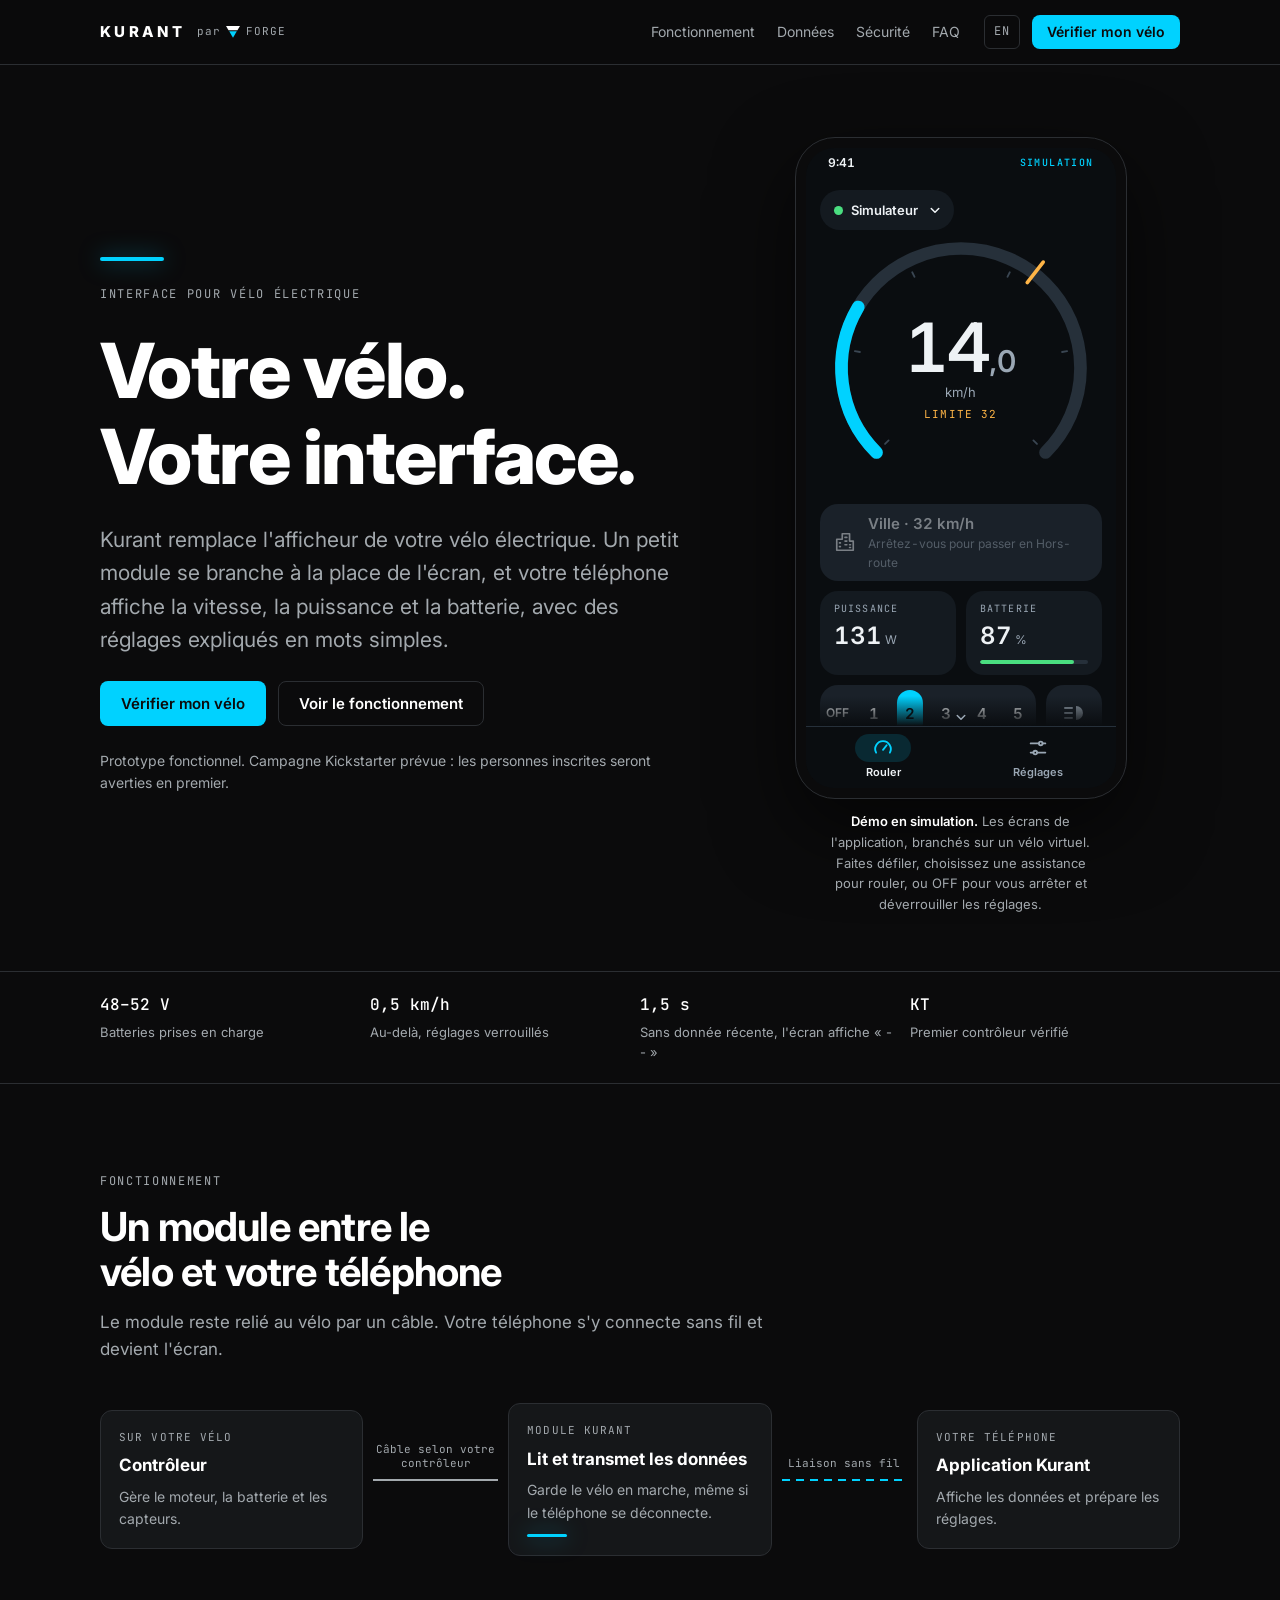
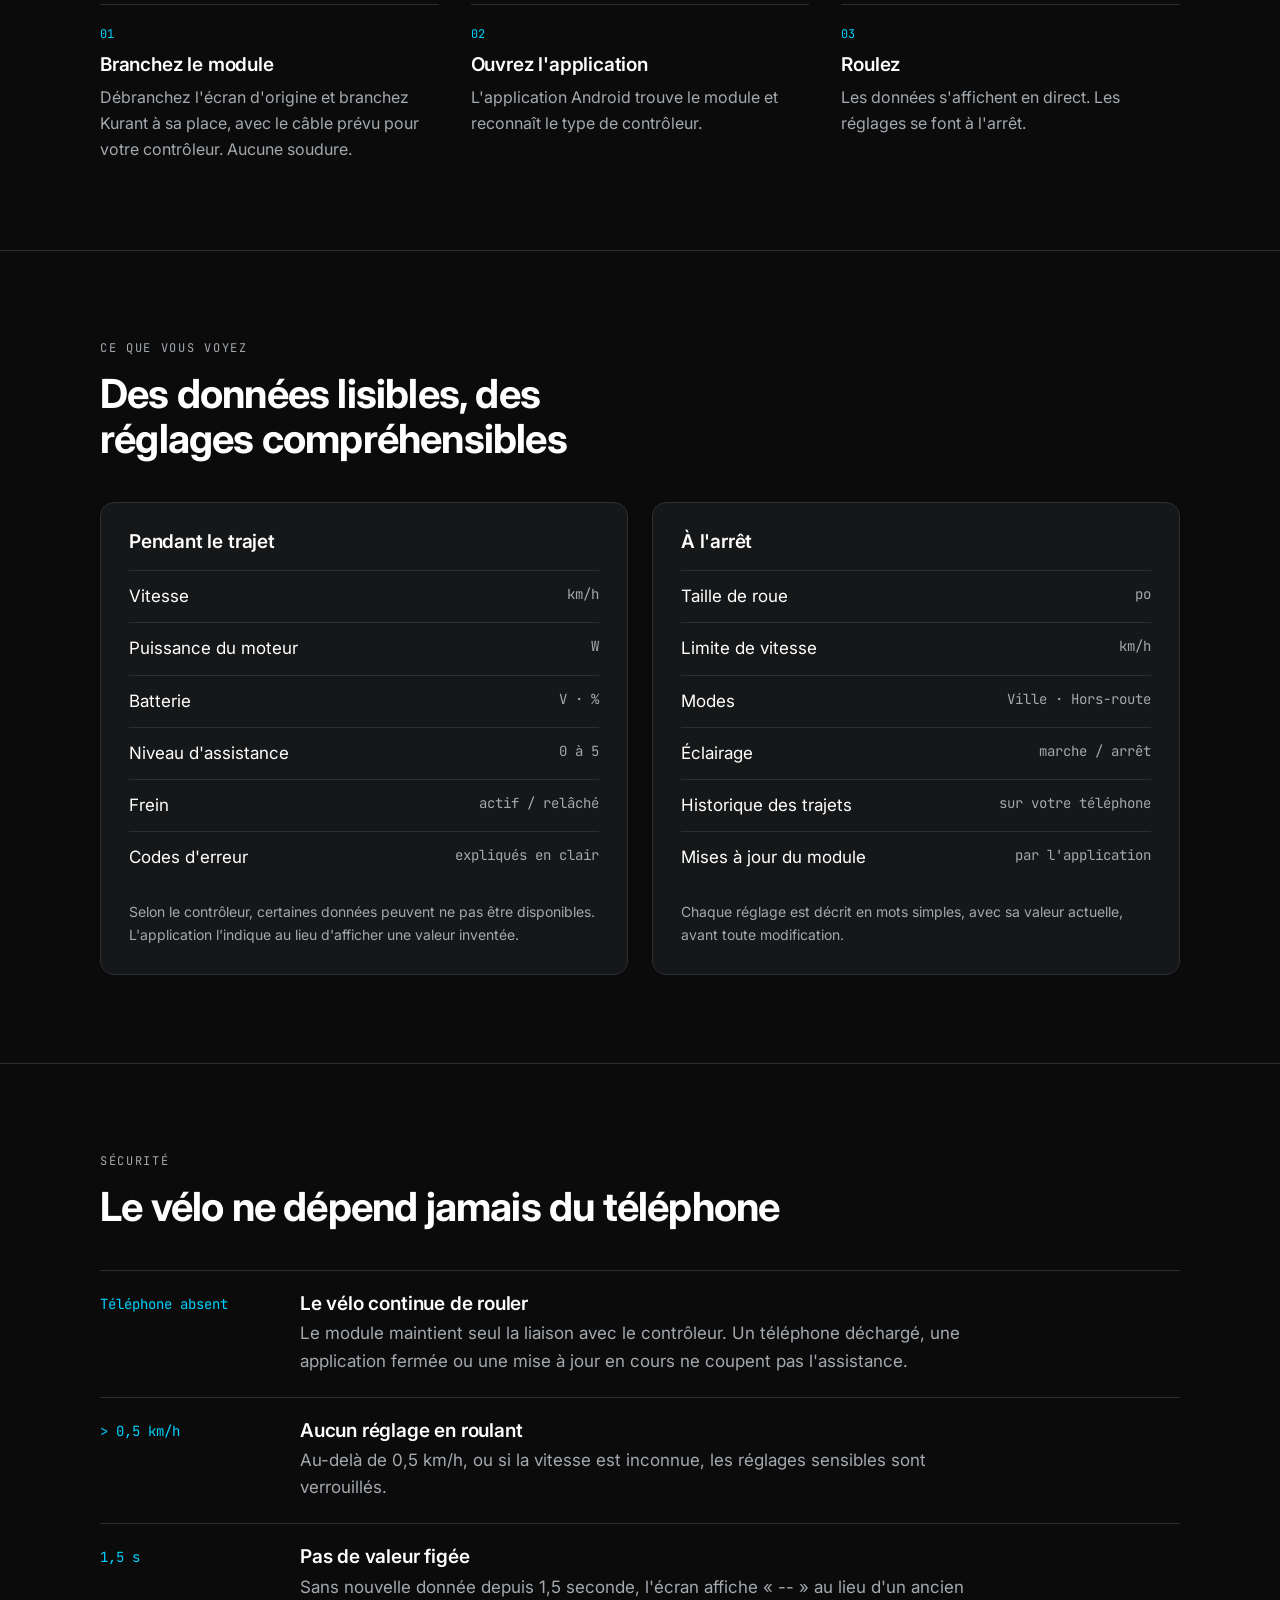
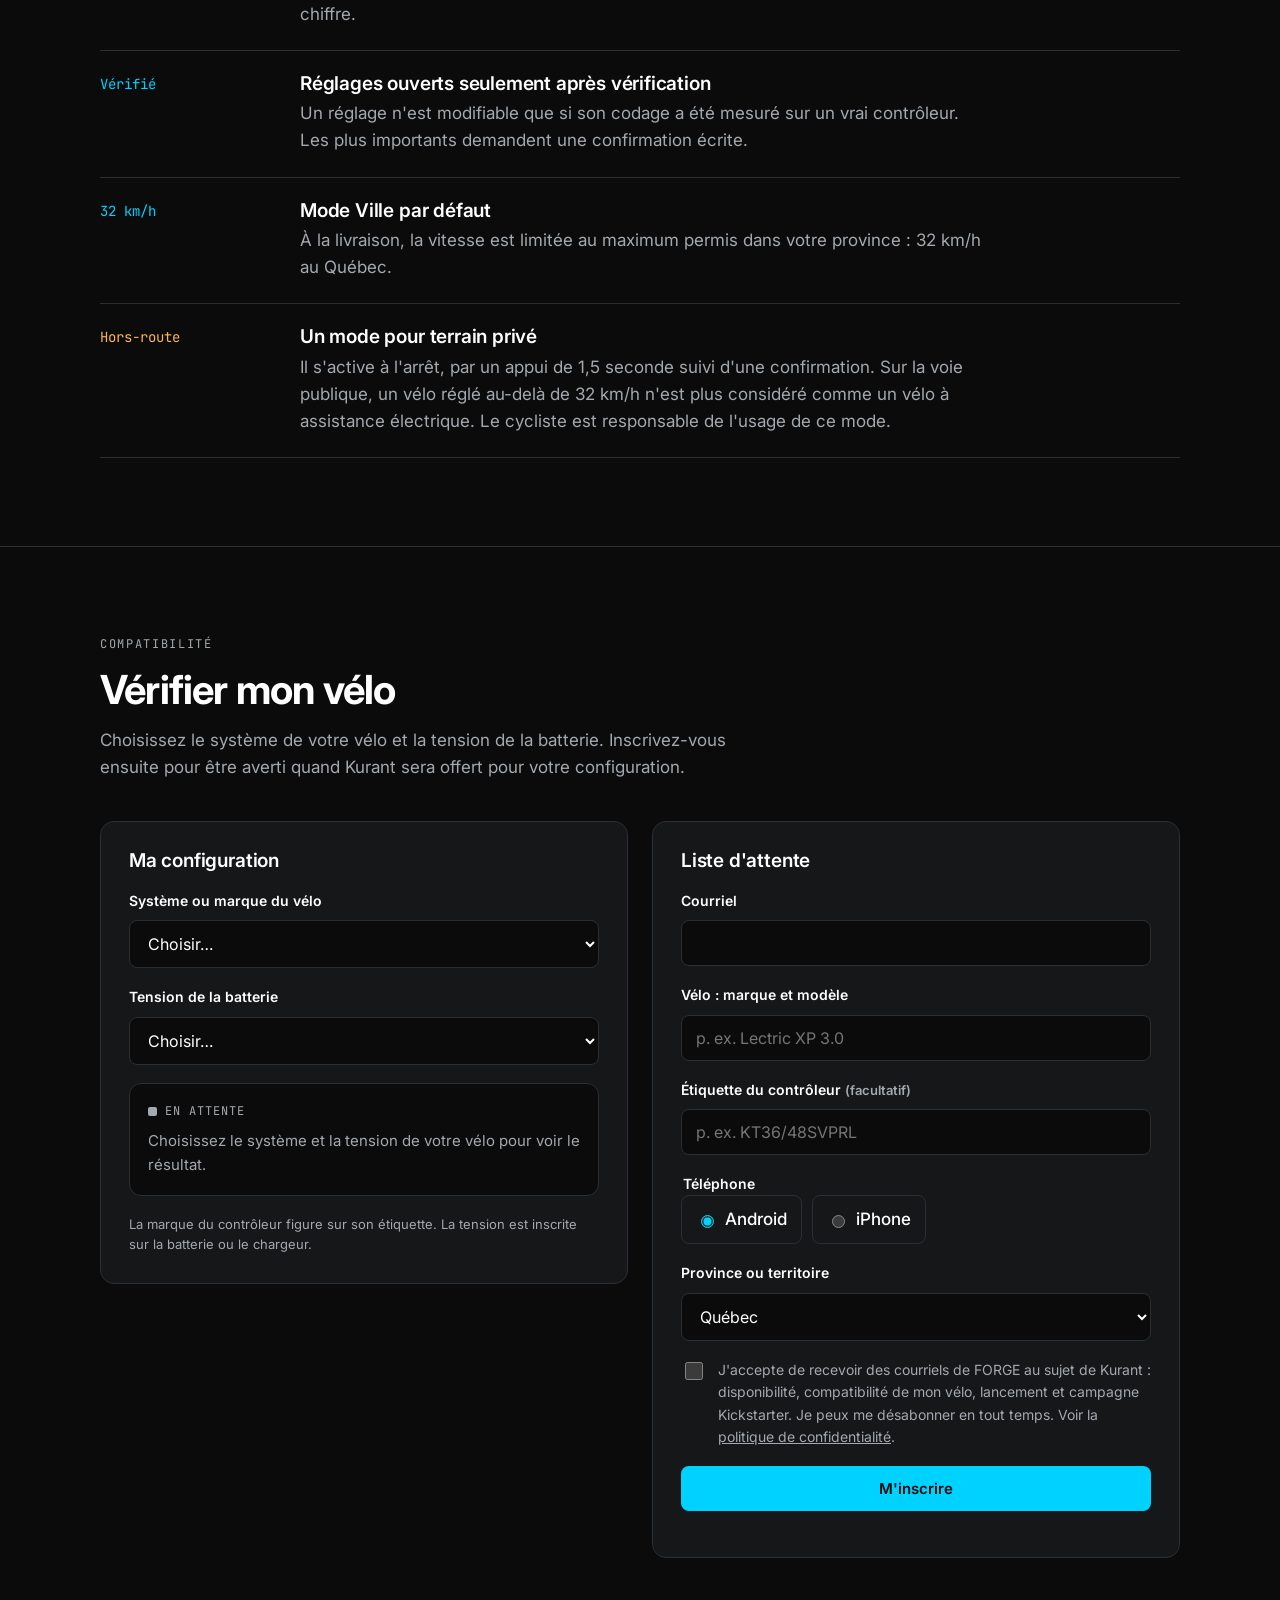
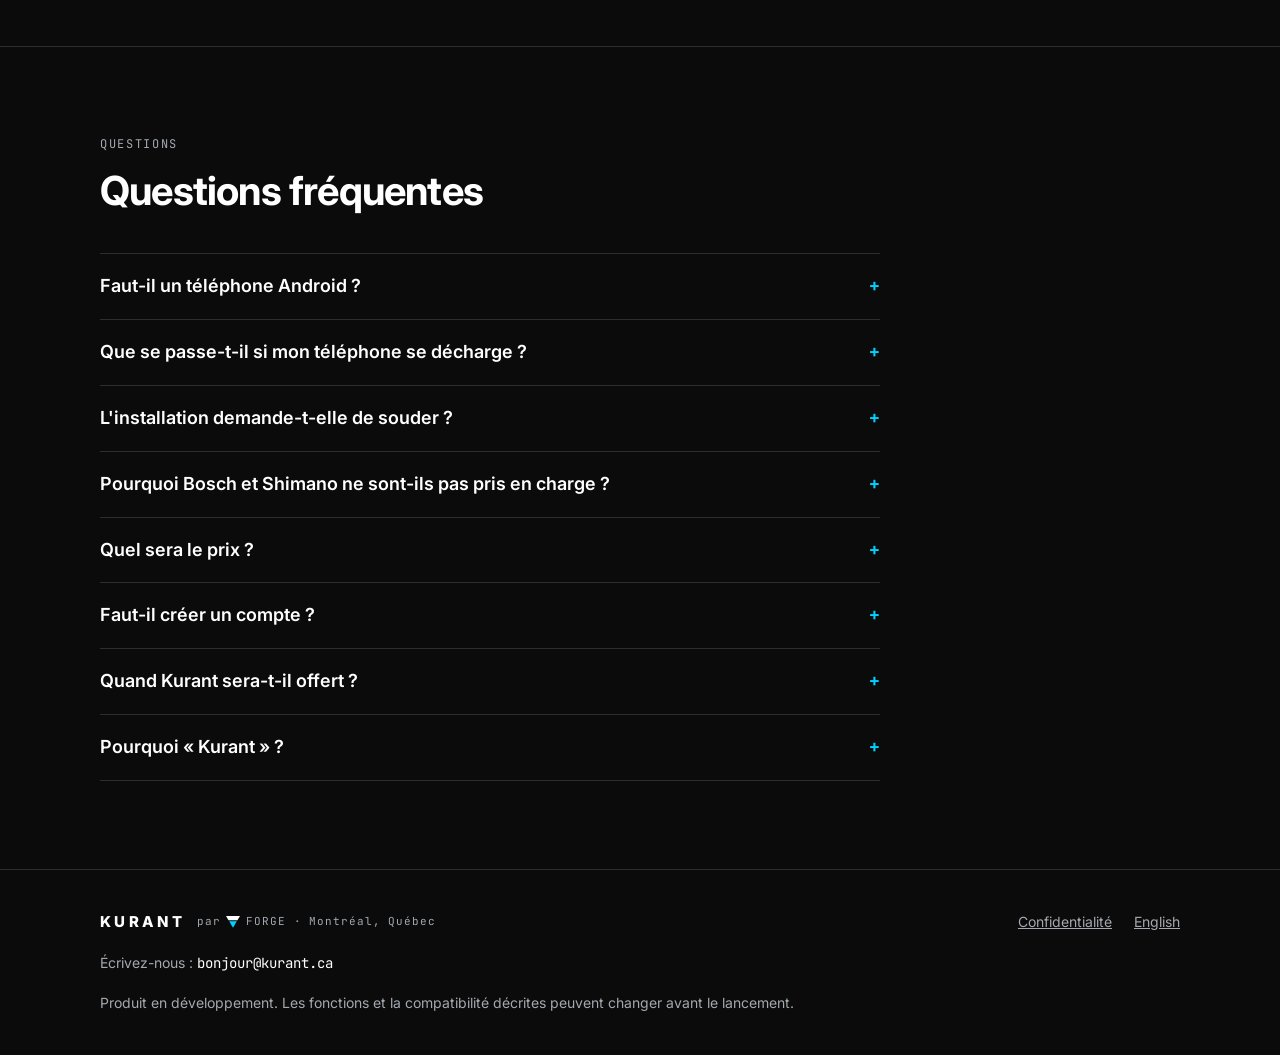
==== index.html @ dbe2aae8 "Rename the product from Kadans to Kurant Kadans turned out to be taken. Kurant (from the French "cou" ====
<!doctype html>
<html lang="fr-CA">
<head>
<meta charset="utf-8">
<meta name="viewport" content="width=device-width, initial-scale=1, viewport-fit=cover">
<title>Kurant · Votre téléphone devient l'écran de votre vélo électrique</title>
<link rel="canonical" href="https://kurant.ca/">
<meta name="theme-color" content="#0B0B0C">
<meta property="og:type" content="website">
<meta property="og:site_name" content="Kurant">
<meta property="og:title" content="Kurant · Votre téléphone devient l'écran de votre vélo électrique">
<meta property="og:description" content="Kurant remplace l'afficheur de votre vélo électrique : votre téléphone affiche la vitesse, la puissance et la batterie. Vérifiez la compatibilité de votre vélo.">
<meta property="og:url" content="https://kurant.ca/">
<meta property="og:image" content="https://kurant.ca/assets/og-fr.png">
<meta property="og:image:width" content="1200">
<meta property="og:image:height" content="630">
<meta property="og:locale" content="fr_CA">
<meta property="og:locale:alternate" content="en_CA">
<meta name="twitter:card" content="summary_large_image">
<meta name="description" content="Kurant remplace l'afficheur de votre vélo électrique : votre téléphone affiche la vitesse, la puissance et la batterie. Vérifiez la compatibilité de votre vélo.">
<link rel="alternate" hreflang="fr-CA" href="https://kurant.ca/">
<link rel="alternate" hreflang="en-CA" href="https://kurant.ca/en/">
<link rel="icon" href="data:image/svg+xml,%3Csvg xmlns='http://www.w3.org/2000/svg' viewBox='0 0 100 100'%3E%3Crect width='100' height='100' rx='20' fill='%230B0B0C'/%3E%3Cpath d='M14 18H86L73 40H27Z' fill='white'/%3E%3Cpath d='M31 47H69L50 79Z' fill='%2300D2FF'/%3E%3C/svg%3E">
<link rel="preconnect" href="https://fonts.googleapis.com">
<link rel="preconnect" href="https://fonts.gstatic.com" crossorigin>
<link rel="stylesheet" href="https://fonts.googleapis.com/css2?family=Inter:wght@400;500;600;700;800&amp;family=JetBrains+Mono:wght@400;500&amp;display=swap">
<link rel="stylesheet" href="assets/site.css">
<link rel="stylesheet" href="assets/demo.css">
</head>
<body>
<a class="skip" href="#contenu">Aller au contenu</a>

<header class="top">
  <div class="wrap">
    <a class="brand" href="index.html" aria-label="Kurant, accueil">
      <span class="brand-word">KURANT</span>
      <span class="brand-by">par
        <svg class="forge-mark" viewBox="0 0 100 84" aria-hidden="true"><path class="a" d="M0 0H100L82 30H18Z"/><path class="b" d="M22.8 38H77.2L50 83.3Z"/></svg>
        FORGE</span>
    </a>
    <nav class="nav" aria-label="Sections">
      <a href="#fonctionnement">Fonctionnement</a>
      <a href="#donnees">Données</a>
      <a href="#securite">Sécurité</a>
      <a href="#faq">FAQ</a>
    </nav>
    <div class="top-actions">
      <a class="lang" href="en/index.html" lang="en" hreflang="en">EN</a>
      <a class="btn btn-primary btn-sm" href="#verifier">Vérifier mon vélo</a>
    </div>
  </div>
</header>

<main id="contenu" data-lang="fr">

  <section class="hero">
    <div class="wrap">
      <div class="hero-copy">
        <span class="slit" aria-hidden="true"></span>
        <p class="eyebrow">Interface pour vélo électrique</p>
        <h1>Votre vélo. Votre interface.</h1>
        <p class="lede">Kurant remplace l'afficheur de votre vélo électrique. Un petit module se branche à la place de l'écran, et votre téléphone affiche la vitesse, la puissance et la batterie, avec des réglages expliqués en mots simples.</p>
        <div class="hero-ctas">
          <a class="btn btn-primary" href="#verifier">Vérifier mon vélo</a>
          <a class="btn btn-ghost" href="#fonctionnement">Voir le fonctionnement</a>
        </div>
        <p class="hero-note">Prototype fonctionnel. Campagne Kickstarter prévue : les personnes inscrites seront averties en premier.</p>
      </div>

      <figure class="device">
        <div class="phone" data-demo>
          <div class="screen">
            <div class="screen-top"><span class="screen-brand">KURANT</span><span class="live">Connecté</span></div>
            <div class="speed"><b>24,6</b><span>km/h</span></div>
            <div class="tiles">
              <div class="tile"><small>Batterie</small><b>78 %</b></div>
              <div class="tile"><small>Assist.</small><b>2</b></div>
              <div class="tile"><small>Puiss.</small><b>312 W</b></div>
            </div>
            <div class="mode"><span>Mode Ville</span><span>32 km/h max</span></div>
            <p class="screen-foot">Réglages à l'arrêt</p>
          </div>
        </div>
        <figcaption class="demo-hint"><b>Démo en simulation.</b> Les écrans de l'application, branchés sur un vélo virtuel. Faites défiler, choisissez une assistance pour rouler, ou OFF pour vous arrêter et déverrouiller les réglages.</figcaption>
      </figure>
    </div>
  </section>

  <section class="facts" aria-label="Repères techniques">
    <div class="wrap">
      <div class="fact"><b>48–52 V</b><span>Batteries prises en charge</span></div>
      <div class="fact"><b>0,5 km/h</b><span>Au-delà, réglages verrouillés</span></div>
      <div class="fact"><b>1,5 s</b><span>Sans donnée récente, l'écran affiche « -- »</span></div>
      <div class="fact"><b>KT</b><span>Premier contrôleur vérifié</span></div>
    </div>
  </section>

  <section class="section" id="fonctionnement">
    <div class="wrap">
      <div class="section-head">
        <p class="eyebrow">Fonctionnement</p>
        <h2>Un module entre le vélo et votre téléphone</h2>
        <p>Le module reste relié au vélo par un câble. Votre téléphone s'y connecte sans fil et devient l'écran.</p>
      </div>

      <div class="flow">
        <div class="node">
          <small>Sur votre vélo</small>
          <b>Contrôleur</b>
          <p>Gère le moteur, la batterie et les capteurs.</p>
        </div>
        <div class="link" aria-hidden="true"><span>Câble selon votre contrôleur</span></div>
        <div class="node">
          <small>Module Kurant</small>
          <b>Lit et transmet les données</b>
          <p>Garde le vélo en marche, même si le téléphone se déconnecte.</p>
          <span class="slit" aria-hidden="true"></span>
        </div>
        <div class="link wireless" aria-hidden="true"><span>Liaison sans fil</span></div>
        <div class="node">
          <small>Votre téléphone</small>
          <b>Application Kurant</b>
          <p>Affiche les données et prépare les réglages.</p>
        </div>
      </div>

      <ol class="steps">
        <li><h3>Branchez le module</h3><p>Débranchez l'écran d'origine et branchez Kurant à sa place, avec le câble prévu pour votre contrôleur. Aucune soudure.</p></li>
        <li><h3>Ouvrez l'application</h3><p>L'application Android trouve le module et reconnaît le type de contrôleur.</p></li>
        <li><h3>Roulez</h3><p>Les données s'affichent en direct. Les réglages se font à l'arrêt.</p></li>
      </ol>
    </div>
  </section>

  <section class="section" id="donnees">
    <div class="wrap">
      <div class="section-head">
        <p class="eyebrow">Ce que vous voyez</p>
        <h2>Des données lisibles, des réglages compréhensibles</h2>
      </div>
      <div class="split">
        <div class="panel">
          <h3>Pendant le trajet</h3>
          <dl class="spec">
            <div><dt>Vitesse</dt><dd>km/h</dd></div>
            <div><dt>Puissance du moteur</dt><dd>W</dd></div>
            <div><dt>Batterie</dt><dd>V · %</dd></div>
            <div><dt>Niveau d'assistance</dt><dd>0 à 5</dd></div>
            <div><dt>Frein</dt><dd>actif / relâché</dd></div>
            <div><dt>Codes d'erreur</dt><dd>expliqués en clair</dd></div>
          </dl>
          <p class="panel-note">Selon le contrôleur, certaines données peuvent ne pas être disponibles. L'application l'indique au lieu d'afficher une valeur inventée.</p>
        </div>
        <div class="panel">
          <h3>À l'arrêt</h3>
          <dl class="spec">
            <div><dt>Taille de roue</dt><dd>po</dd></div>
            <div><dt>Limite de vitesse</dt><dd>km/h</dd></div>
            <div><dt>Modes</dt><dd>Ville · Hors-route</dd></div>
            <div><dt>Éclairage</dt><dd>marche / arrêt</dd></div>
            <div><dt>Historique des trajets</dt><dd>sur votre téléphone</dd></div>
            <div><dt>Mises à jour du module</dt><dd>par l'application</dd></div>
          </dl>
          <p class="panel-note">Chaque réglage est décrit en mots simples, avec sa valeur actuelle, avant toute modification.</p>
        </div>
      </div>
    </div>
  </section>

  <section class="section" id="securite">
    <div class="wrap">
      <div class="section-head">
        <p class="eyebrow">Sécurité</p>
        <h2>Le vélo ne dépend jamais du téléphone</h2>
      </div>
      <ul class="rules">
        <li><span class="rule-key">Téléphone absent</span><div><h3>Le vélo continue de rouler</h3><p>Le module maintient seul la liaison avec le contrôleur. Un téléphone déchargé, une application fermée ou une mise à jour en cours ne coupent pas l'assistance.</p></div></li>
        <li><span class="rule-key">&gt; 0,5 km/h</span><div><h3>Aucun réglage en roulant</h3><p>Au-delà de 0,5 km/h, ou si la vitesse est inconnue, les réglages sensibles sont verrouillés.</p></div></li>
        <li><span class="rule-key">1,5 s</span><div><h3>Pas de valeur figée</h3><p>Sans nouvelle donnée depuis 1,5 seconde, l'écran affiche « -- » au lieu d'un ancien chiffre.</p></div></li>
        <li><span class="rule-key">Vérifié</span><div><h3>Réglages ouverts seulement après vérification</h3><p>Un réglage n'est modifiable que si son codage a été mesuré sur un vrai contrôleur. Les plus importants demandent une confirmation écrite.</p></div></li>
        <li><span class="rule-key">32 km/h</span><div><h3>Mode Ville par défaut</h3><p>À la livraison, la vitesse est limitée au maximum permis dans votre province : 32 km/h au Québec.</p></div></li>
        <li><span class="rule-key warn">Hors-route</span><div><h3>Un mode pour terrain privé</h3><p>Il s'active à l'arrêt, par un appui de 1,5 seconde suivi d'une confirmation. Sur la voie publique, un vélo réglé au-delà de 32 km/h n'est plus considéré comme un vélo à assistance électrique. Le cycliste est responsable de l'usage de ce mode.</p></div></li>
      </ul>
    </div>
  </section>

  <section class="section" id="verifier">
    <div class="wrap">
      <div class="section-head">
        <p class="eyebrow">Compatibilité</p>
        <h2>Vérifier mon vélo</h2>
        <p>Choisissez le système de votre vélo et la tension de la batterie. Inscrivez-vous ensuite pour être averti quand Kurant sera offert pour votre configuration.</p>
      </div>

      <div class="check-grid">
        <div class="panel">
          <h3>Ma configuration</h3>
          <div class="field">
            <label for="chk-family">Système ou marque du vélo</label>
            <select id="chk-family" name="family"></select>
          </div>
          <div class="field">
            <label for="chk-volt">Tension de la batterie</label>
            <select id="chk-volt" name="voltage"></select>
          </div>
          <div class="result" aria-live="polite">
            <span id="chk-chip" class="chip idle">En attente</span>
            <p id="chk-text">Choisissez le système et la tension de votre vélo pour voir le résultat.</p>
          </div>
          <p class="hint">La marque du contrôleur figure sur son étiquette. La tension est inscrite sur la batterie ou le chargeur.</p>
        </div>

        <form class="panel" id="waitlist" novalidate data-consent-version="2026-10-08b">
          <h3>Liste d'attente</h3>
          <div class="field">
            <label for="wl-email">Courriel</label>
            <input id="wl-email" name="email" type="email" autocomplete="email" required>
          </div>
          <div class="field">
            <label for="wl-bike">Vélo : marque et modèle</label>
            <input id="wl-bike" name="bike" type="text" placeholder="p. ex. Lectric XP 3.0" maxlength="120">
          </div>
          <div class="field">
            <label for="wl-label">Étiquette du contrôleur <span class="hint">(facultatif)</span></label>
            <input id="wl-label" name="controller_label" type="text" placeholder="p. ex. KT36/48SVPRL" maxlength="120">
          </div>
          <fieldset>
            <legend class="legend">Téléphone</legend>
            <div class="radios">
              <label class="radio"><input type="radio" id="wl-android" name="phone" value="android" checked> Android</label>
              <label class="radio"><input type="radio" id="wl-ios" name="phone" value="ios"> iPhone</label>
            </div>
            <p class="hint" id="ios-note" hidden>L'application sera d'abord offerte sur Android. Votre réponse nous aide à décider d'une version iPhone.</p>
          </fieldset>
          <div class="field">
            <label for="wl-province">Province ou territoire</label>
            <select id="wl-province" name="province">
              <option value="QC" selected>Québec</option>
              <option value="ON">Ontario</option>
              <option value="BC">Colombie-Britannique</option>
              <option value="AB">Alberta</option>
              <option value="MB">Manitoba</option>
              <option value="SK">Saskatchewan</option>
              <option value="NS">Nouvelle-Écosse</option>
              <option value="NB">Nouveau-Brunswick</option>
              <option value="NL">Terre-Neuve-et-Labrador</option>
              <option value="PE">Île-du-Prince-Édouard</option>
              <option value="YT">Yukon</option>
              <option value="NT">Territoires du Nord-Ouest</option>
              <option value="NU">Nunavut</option>
              <option value="XX">Hors du Canada</option>
            </select>
          </div>
          <label class="consent" for="wl-consent">
            <input id="wl-consent" name="consent" type="checkbox">
            <span>J'accepte de recevoir des courriels de FORGE au sujet de Kurant : disponibilité, compatibilité de mon vélo, lancement et campagne Kickstarter. Je peux me désabonner en tout temps. Voir la <a href="confidentialite/index.html">politique de confidentialité</a>.</span>
          </label>
          <div class="hp" aria-hidden="true"><label for="wl-website">Site web</label><input id="wl-website" name="website" type="text" tabindex="-1" autocomplete="off"></div>
          <button class="btn btn-primary" type="submit">M'inscrire</button>
          <p id="form-msg" class="form-msg" role="status"></p>
        </form>
      </div>
    </div>
  </section>

  <section class="section" id="faq">
    <div class="wrap">
      <div class="section-head">
        <p class="eyebrow">Questions</p>
        <h2>Questions fréquentes</h2>
      </div>
      <div class="faq">
        <details><summary>Faut-il un téléphone Android ?</summary><p>Oui, pour le lancement. Une version iPhone est envisagée selon la demande. Indiquez votre téléphone dans le formulaire.</p></details>
        <details><summary>Que se passe-t-il si mon téléphone se décharge ?</summary><p>Le vélo continue de fonctionner avec l'assistance choisie. Vous perdez l'affichage jusqu'à la reconnexion. Un support de téléphone avec recharge est recommandé.</p></details>
        <details><summary>L'installation demande-t-elle de souder ?</summary><p>Non. Kurant se branche sur le connecteur de l'écran d'origine, avec un câble adapté à votre contrôleur. Gardez l'écran d'origine : vous pouvez le rebrancher en tout temps.</p></details>
        <details><summary>Pourquoi Bosch et Shimano ne sont-ils pas pris en charge ?</summary><p>Leurs systèmes sont fermés, et chacun offre déjà sa propre application qui transforme le téléphone en écran.</p></details>
        <details><summary>Quel sera le prix ?</summary><p>Le prix prévu est de 159 $ CA, taxes en sus, module et application compris. Pendant la campagne Kickstarter, les 100 premiers modules seront à 129 $. L'application ne demande aucun abonnement.</p></details>
        <details><summary>Faut-il créer un compte ?</summary><p>Non. L'application ne demande pas de compte, et l'historique des trajets reste sur votre téléphone.</p></details>
        <details><summary>Quand Kurant sera-t-il offert ?</summary><p>Le prototype fonctionne sur un vélo à contrôleur KT. Kurant sera lancé par une campagne Kickstarter, livrée au Canada environ quatre mois après sa fin, le temps de la certification et de la production. La liste d'attente sera avertie en premier.</p></details>
        <details><summary>Pourquoi « Kurant » ?</summary><p>De « courant » : le courant électrique qui fait avancer votre vélo, et être au courant de tout ce qu'il fait.</p></details>
      </div>
    </div>
  </section>
</main>

<footer class="foot">
  <div class="wrap">
    <div class="foot-row">
      <span class="brand"><span class="brand-word">KURANT</span>
        <span class="brand-by">par
          <svg class="forge-mark" viewBox="0 0 100 84" aria-hidden="true"><path class="a" d="M0 0H100L82 30H18Z"/><path class="b" d="M22.8 38H77.2L50 83.3Z"/></svg>
          FORGE · Montréal, Québec</span></span>
      <div class="foot-links">
        <a href="confidentialite/index.html">Confidentialité</a>
        <a href="en/index.html" lang="en" hreflang="en">English</a>
      </div>
    </div>
    <p>Écrivez-nous : <span class="contact">bonjour@kurant.ca</span></p>
    <p>Produit en développement. Les fonctions et la compatibilité décrites peuvent changer avant le lancement.</p>
  </div>
</footer>

<script src="assets/compat.js" defer></script>
<script src="assets/site.js" defer></script>
<script src="assets/demo.js" defer></script>
<script src="assets/campaign.js" defer></script>
</body>
</html>
---- assets/site.css ----
/* Layout: an instrument panel at night. One reading column, wide figures,
   cyan reserved for action and live state (FORGE brand guide, oct. 2026). */
:root {
  --bg: #0B0B0C;        /* Obsidienne */
  --surface: #151719;
  --surface-2: #1E2022; /* Gris Tech */
  --line: #2B2E32;
  --fg: #FFFFFF;        /* Blanc Titane */
  --mute: #A3A9AE;
  --cyan: #00D2FF;      /* Cyan Glacial */
  --cyan-hover: #5FE4FF;
  --on-cyan: #0B0B0C;
  --amber: #FFB547;     /* functional: "to be confirmed" */
  --coral: #FF7A6B;     /* functional: "not supported" */
  --glow: rgba(0, 210, 255, .55);
  --veil: rgba(11, 11, 12, .86);

  --sans: "Inter", system-ui, -apple-system, "Segoe UI", Roboto, Arial, sans-serif;
  --mono: "JetBrains Mono", ui-monospace, "SFMono-Regular", Menlo, Consolas, monospace;

  --wrap: 1120px;
  --read: 62ch;
  color-scheme: dark;
}

*, *::before, *::after { box-sizing: border-box; }
html { background: var(--bg); scroll-behavior: smooth; scroll-padding-top: 80px; }
body {
  margin: 0;
  background: var(--bg);
  color: var(--fg);
  font-family: var(--sans);
  font-size: 17px;
  line-height: 1.6;
  -webkit-font-smoothing: antialiased;
}
@media (prefers-reduced-motion: reduce) {
  html { scroll-behavior: auto; }
  *, *::before, *::after { animation: none !important; transition: none !important; }
}

a { color: inherit; }
img, svg { max-width: 100%; }
p { margin: 0; }
h1, h2, h3 { margin: 0; line-height: 1.12; letter-spacing: -0.02em; text-wrap: balance; }
h1 { font-size: clamp(40px, 7vw, 76px); font-weight: 800; }
h2 { font-size: clamp(28px, 4vw, 40px); font-weight: 700; }
h3 { font-size: 19px; font-weight: 600; letter-spacing: -0.01em; }
:focus-visible { outline: 2px solid var(--cyan); outline-offset: 3px; border-radius: 4px; }

.wrap { max-width: var(--wrap); margin-inline: auto; padding-inline: 20px; }
.lede { font-size: clamp(18px, 2vw, 21px); color: var(--mute); max-width: var(--read); }
.eyebrow { font-family: var(--mono); font-size: 12px; letter-spacing: .14em; text-transform: uppercase; color: var(--mute); }
.slit { display: block; width: 64px; height: 4px; border-radius: 2px; background: var(--cyan); box-shadow: 0 0 22px var(--glow); }
.skip { position: absolute; left: -9999px; }
.skip:focus { left: 16px; top: 16px; z-index: 50; background: var(--cyan); color: var(--on-cyan); padding: 8px 12px; border-radius: 6px; }

/* Brand */
.forge-mark .a { fill: var(--fg); }
.forge-mark .b { fill: var(--cyan); }
.brand { display: flex; align-items: center; gap: 12px; text-decoration: none; }
.brand-word { font-weight: 800; letter-spacing: .22em; font-size: 15px; }
.brand-by { display: flex; align-items: center; gap: 6px; font-family: var(--mono); font-size: 11px; letter-spacing: .08em; color: var(--mute); }
.brand-by .forge-mark { width: 14px; height: auto; }

/* Header */
.top {
  position: sticky; top: env(safe-area-inset-top, 0px); z-index: 10;
  background: var(--veil); backdrop-filter: blur(10px); -webkit-backdrop-filter: blur(10px);
  border-bottom: 1px solid var(--line);
}
.top .wrap { display: flex; align-items: center; gap: 24px; min-height: 64px; }
.nav { display: flex; gap: 22px; margin-left: auto; font-size: 14px; }
.nav a { text-decoration: none; color: var(--mute); }
.nav a:hover { color: var(--fg); }
.top-actions { display: flex; align-items: center; gap: 12px; }
.lang { font-family: var(--mono); font-size: 12px; letter-spacing: .1em; text-decoration: none; color: var(--mute); border: 1px solid var(--line); border-radius: 6px; padding: 6px 9px; }
.lang:hover { color: var(--fg); border-color: var(--mute); }

.btn {
  display: inline-flex; align-items: center; justify-content: center; gap: 8px;
  font: 600 15px/1 var(--sans); padding: 14px 20px; border-radius: 8px;
  text-decoration: none; border: 1px solid transparent; cursor: pointer;
}
.btn-primary { background: var(--cyan); color: var(--on-cyan); }
.btn-primary:hover { background: var(--cyan-hover); }
.btn-ghost { background: transparent; color: var(--fg); border-color: var(--line); }
.btn-ghost:hover { border-color: var(--mute); }
.btn-sm { padding: 9px 14px; font-size: 14px; }

@media (max-width: 760px) {
  .nav, .top .brand-by { display: none; }
  .top-actions { margin-left: auto; }
}

/* Hero */
.hero { padding-block: 72px 56px; }
.hero .wrap { display: grid; grid-template-columns: minmax(0, 1.15fr) minmax(0, .85fr); gap: 48px; align-items: center; }
.hero-copy { display: grid; gap: 24px; justify-items: start; }
.hero-ctas { display: flex; flex-wrap: wrap; gap: 12px; }
.hero-note { font-size: 14px; color: var(--mute); }
@media (max-width: 860px) {
  .hero { padding-block: 44px 40px; }
  .hero .wrap { grid-template-columns: minmax(0, 1fr); }
}

/* Phone mock-up (example data) */
.device { display: grid; gap: 12px; justify-items: center; }
.phone { width: min(300px, 100%); border: 1px solid var(--line); border-radius: 38px; padding: 12px; background: var(--bg); box-shadow: 0 30px 80px rgba(0, 0, 0, .6); }
.screen { border-radius: 28px; background: var(--surface); padding: 22px 18px; display: grid; gap: 18px; }
.screen-top { display: flex; justify-content: space-between; align-items: center; font-size: 12px; }
.screen-brand { font-weight: 800; letter-spacing: .22em; }
.live { display: inline-flex; align-items: center; gap: 6px; font-family: var(--mono); font-size: 11px; letter-spacing: .08em; text-transform: uppercase; color: var(--cyan); }
.live::before { content: ""; width: 7px; height: 7px; border-radius: 50%; background: var(--cyan); animation: pulse 2.4s ease-in-out infinite; }
@keyframes pulse { 50% { opacity: .35; } }
.speed { display: flex; align-items: baseline; gap: 8px; }
.speed b { font-size: 72px; font-weight: 700; letter-spacing: -0.03em; line-height: 1; font-variant-numeric: tabular-nums; }
.speed span { color: var(--mute); font-size: 16px; }
.tiles { display: grid; grid-template-columns: repeat(3, minmax(0, 1fr)); gap: 8px; }
.tile { background: var(--surface-2); border-radius: 12px; padding: 10px; display: grid; gap: 2px; }
.tile small { font-size: 10px; letter-spacing: .1em; text-transform: uppercase; color: var(--mute); }
.tile b { font-size: 18px; font-variant-numeric: tabular-nums; }
.mode { display: flex; justify-content: space-between; gap: 8px; border: 1px solid var(--line); border-radius: 10px; padding: 10px 12px; font-size: 13px; }
.mode span:last-child { color: var(--mute); font-family: var(--mono); font-size: 12px; }
.screen-foot { font-size: 12px; color: var(--mute); text-align: center; }
.caption { font-size: 13px; color: var(--mute); text-align: center; }

/* Key figures */
.facts { border-block: 1px solid var(--line); }
.facts .wrap { display: grid; grid-template-columns: repeat(4, minmax(0, 1fr)); }
.fact { padding: 20px 16px 20px 0; display: grid; gap: 4px; align-content: start; }
.fact b { font-family: var(--mono); font-size: 16px; font-weight: 500; font-variant-numeric: tabular-nums; }
.fact span { font-size: 13px; color: var(--mute); }
@media (max-width: 760px) { .facts .wrap { grid-template-columns: repeat(2, minmax(0, 1fr)); } }

/* Sections */
.section { padding-block: 88px; }
.section + .section { border-top: 1px solid var(--line); }
.section-head { display: grid; gap: 14px; margin-bottom: 40px; max-width: var(--read); }
.section-head p { color: var(--mute); }
@media (max-width: 760px) { .section { padding-block: 60px; } }

/* How it works: controller -> module -> phone */
.flow { display: grid; grid-template-columns: minmax(0, 1fr) minmax(80px, .55fr) minmax(0, 1fr) minmax(80px, .55fr) minmax(0, 1fr); align-items: center; }
.node { border: 1px solid var(--line); border-radius: 12px; padding: 18px; background: var(--surface); display: grid; gap: 6px; min-width: 0; }
.node small { font-family: var(--mono); font-size: 11px; letter-spacing: .1em; text-transform: uppercase; color: var(--mute); }
.node b { font-size: 17px; }
.node p { font-size: 14px; color: var(--mute); }
.node .slit { width: 40px; height: 3px; margin-top: 4px; }
.link { position: relative; height: 2px; margin-inline: 10px; background: var(--mute); }
.link.wireless { background: repeating-linear-gradient(90deg, var(--cyan) 0 8px, transparent 8px 14px); }
.link span { position: absolute; left: 50%; bottom: 10px; transform: translateX(-50%); width: max-content; max-width: 140px; text-align: center; font-family: var(--mono); font-size: 11px; line-height: 1.3; color: var(--mute); }
@media (max-width: 760px) {
  .flow { grid-template-columns: minmax(0, 1fr); }
  .link { width: 2px; height: 56px; margin: 0 0 0 28px; }
  .link.wireless { background: repeating-linear-gradient(180deg, var(--cyan) 0 8px, transparent 8px 14px); }
  .link span { left: 18px; bottom: auto; top: 50%; transform: translateY(-50%); max-width: none; text-align: left; }
}

.steps { list-style: none; margin: 48px 0 0; padding: 0; display: grid; grid-template-columns: repeat(3, minmax(0, 1fr)); gap: 32px; counter-reset: step; }
.steps li { display: grid; gap: 10px; align-content: start; border-top: 1px solid var(--line); padding-top: 20px; counter-increment: step; }
.steps li::before { content: counter(step, decimal-leading-zero); font-family: var(--mono); font-size: 12px; color: var(--cyan); }
.steps p { color: var(--mute); font-size: 16px; }
@media (max-width: 760px) { .steps { grid-template-columns: minmax(0, 1fr); gap: 24px; } }

/* Data and settings */
.split { display: grid; grid-template-columns: repeat(2, minmax(0, 1fr)); gap: 24px; }
.panel { background: var(--surface); border: 1px solid var(--line); border-radius: 14px; padding: 28px; display: grid; gap: 18px; align-content: start; min-width: 0; }
.spec { margin: 0; display: grid; }
.spec div { display: flex; justify-content: space-between; gap: 16px; padding-block: 12px; border-top: 1px solid var(--line); }
.spec dt { min-width: 0; }
.spec dd { margin: 0; font-family: var(--mono); font-size: 14px; color: var(--mute); text-align: right; }
.panel-note { font-size: 14px; color: var(--mute); }
@media (max-width: 760px) { .split { grid-template-columns: minmax(0, 1fr); } .panel { padding: 22px; } }

/* Safety rules */
.rules { list-style: none; margin: 0; padding: 0; display: grid; }
.rules li { display: grid; grid-template-columns: minmax(0, 11rem) minmax(0, 1fr); gap: 24px; padding-block: 22px; border-top: 1px solid var(--line); }
.rules li:last-child { border-bottom: 1px solid var(--line); }
.rule-key { font-family: var(--mono); font-size: 14px; color: var(--cyan); font-variant-numeric: tabular-nums; }
.rule-key.warn { color: var(--amber); }
.rules h3 { margin-bottom: 6px; }
.rules p { color: var(--mute); max-width: var(--read); }
@media (max-width: 640px) { .rules li { grid-template-columns: minmax(0, 1fr); gap: 8px; } }

/* Compatibility check + waitlist */
.check-grid { display: grid; grid-template-columns: repeat(2, minmax(0, 1fr)); gap: 24px; align-items: start; }
@media (max-width: 860px) { .check-grid { grid-template-columns: minmax(0, 1fr); } }
.field { display: grid; gap: 8px; }
.field > label, .legend { font-size: 14px; font-weight: 600; }
fieldset { border: 0; margin: 0; padding: 0; display: grid; gap: 8px; min-width: 0; }
.hint { font-size: 13px; color: var(--mute); }
select, input[type="email"], input[type="text"] {
  width: 100%; font: 16px var(--sans); color: var(--fg); background: var(--bg);
  border: 1px solid var(--line); border-radius: 8px; padding: 12px 14px;
}
select:focus, input[type="email"]:focus, input[type="text"]:focus { outline: none; border-color: var(--cyan); box-shadow: 0 0 0 3px rgba(0, 210, 255, .18); }
.result { border: 1px solid var(--line); border-radius: 12px; padding: 18px; display: grid; gap: 8px; background: var(--bg); }
.result p { color: var(--mute); font-size: 15px; }
.chip { display: inline-flex; align-items: center; gap: 8px; font-family: var(--mono); font-size: 12px; letter-spacing: .08em; text-transform: uppercase; }
.chip::before { content: ""; width: 9px; height: 9px; border-radius: 2px; background: currentColor; flex: none; }
.chip.ok { color: var(--cyan); }
.chip.check { color: var(--amber); }
.chip.no { color: var(--coral); }
.chip.idle { color: var(--mute); }
.radios { display: flex; flex-wrap: wrap; gap: 10px; }
.radio { display: flex; align-items: center; gap: 8px; border: 1px solid var(--line); border-radius: 8px; padding: 10px 14px; font-weight: 500; cursor: pointer; }
.radio input { accent-color: var(--cyan); }
.consent { display: flex; gap: 12px; align-items: flex-start; font-size: 14px; color: var(--mute); }
.consent input { margin-top: 3px; width: 18px; height: 18px; flex: none; accent-color: var(--cyan); }
.form-msg { font-size: 15px; }
.form-msg.ok { color: var(--cyan); }
.form-msg.err { color: var(--coral); }
.hp { position: absolute; left: -9999px; width: 1px; height: 1px; overflow: hidden; }

/* FAQ */
.faq { max-width: 780px; display: grid; }
.faq details { border-top: 1px solid var(--line); padding-block: 18px; }
.faq details:last-child { border-bottom: 1px solid var(--line); }
.faq summary { cursor: pointer; font-weight: 600; font-size: 18px; list-style: none; display: flex; justify-content: space-between; gap: 16px; }
.faq summary::-webkit-details-marker { display: none; }
.faq summary::after { content: "+"; font-family: var(--mono); color: var(--cyan); }
.faq details[open] summary::after { content: "–"; }
.faq p { color: var(--mute); margin-top: 10px; max-width: var(--read); }

/* Footer */
.foot { border-top: 1px solid var(--line); padding-block: 40px; font-size: 14px; color: var(--mute); }
.foot .wrap { display: grid; gap: 18px; }
.foot-row { display: flex; flex-wrap: wrap; gap: 16px 28px; align-items: center; justify-content: space-between; }
.foot-links { display: flex; flex-wrap: wrap; gap: 8px 22px; }
.foot a { color: var(--mute); }
.foot a:hover { color: var(--fg); }
.foot .brand-word { color: var(--fg); }
.contact { font-family: var(--mono); user-select: all; color: var(--fg); }

/* Legal pages */
.legal { padding-block: 64px; display: grid; gap: 32px; max-width: var(--read); }
.legal section { display: grid; gap: 10px; }
.legal h2 { font-size: 22px; }
.legal p, .legal li { color: var(--mute); }
.legal ul { margin: 0; padding-left: 20px; display: grid; gap: 6px; }

/* Kickstarter banner (assets/campaign.js) */
.ks-banner { background: var(--surface); border-bottom: 1px solid var(--line); }
.ks-banner .wrap { display: flex; align-items: center; justify-content: space-between; flex-wrap: wrap; gap: 10px 20px; padding-block: 10px; }
.ks-banner p { font-size: 14px; }
.ks-tag { font-family: var(--mono); font-size: 11px; letter-spacing: .12em; text-transform: uppercase; color: var(--cyan); margin-right: 10px; }
---- assets/demo.css ----
/* Kurant app demo: the Android app's screens, running its simulator in the browser.
   Layout and states mirror ebike-app (DashboardScreen, SettingsScreen, SpeedModeUi,
   ConnectionSheet). Palette is the app's RideTheme, with the Kurant cyan as primary.
   Everything is scoped under .kd so it never leaks into the page. */

.kd {
  --kd-ink: #0A0D10;
  --kd-panel: #141A20;
  --kd-high: #1A2129;
  --kd-highest: #212A33;
  --kd-line: #3A4652;
  --kd-soft: #26303A;
  --kd-text: #EEF2F5;
  --kd-mute: #9AA7B4;
  --kd-primary: var(--cyan, #00D2FF);
  --kd-on-primary: #061015;
  --kd-primary-box: rgba(0, 210, 255, .14);
  --kd-amber: #FFB547;
  --kd-amber-box: rgba(255, 181, 71, .14);
  --kd-red: #FF6B6B;
  --kd-red-box: rgba(255, 107, 107, .14);
  --kd-green: #4ADE80;
  --kd-green-box: rgba(74, 222, 128, .14);
  --kd-sky: #5BC8F5;
  --kd-sky-box: rgba(91, 200, 245, .14);
  --kd-r-s: 10px;
  --kd-r-m: 14px;
  --kd-r-l: 18px;

  position: relative;
  display: grid;
  grid-template-rows: 30px minmax(0, 1fr) 62px;
  height: min(640px, 80svh);
  min-height: 520px;
  border-radius: 28px;
  overflow: hidden;
  background: var(--kd-ink);
  color: var(--kd-text);
  font-family: var(--sans, system-ui, sans-serif);
  font-size: 13px;
  line-height: 1.4;
  font-variant-numeric: tabular-nums;
  text-align: left;
  user-select: none;
  -webkit-user-select: none;
  -webkit-tap-highlight-color: transparent;
}
.kd *, .kd *::before, .kd *::after { box-sizing: border-box; }
.kd :where(button, input) { font: inherit; color: inherit; }
.kd :where(button) { background: none; border: 0; padding: 0; cursor: pointer; text-align: inherit; }
.kd :where(button:disabled) { cursor: default; }
.kd :focus-visible { outline: 2px solid var(--kd-primary); outline-offset: 2px; }
.kd svg { display: block; flex: none; }
.kd [hidden] { display: none !important; }

/* Status bar + nav */
.kd-status { display: flex; align-items: center; justify-content: space-between; padding: 0 22px; font-size: 12px; font-weight: 600; }
.kd-sim-tag { font-family: var(--mono, monospace); font-size: 10px; letter-spacing: .14em; text-transform: uppercase; color: var(--kd-primary); font-weight: 500; }
.kd-nav { display: grid; grid-template-columns: 1fr 1fr; border-top: 1px solid var(--kd-soft); background: var(--kd-ink); }
.kd-tab { display: grid; justify-items: center; align-content: center; gap: 3px; font-size: 11px; font-weight: 600; color: var(--kd-mute); }
.kd-tab .kd-tab-ico { display: grid; place-items: center; width: 56px; height: 28px; border-radius: 14px; transition: background-color .2s; }
.kd-tab[aria-selected="true"] { color: var(--kd-text); }
.kd-tab[aria-selected="true"] .kd-tab-ico { background: var(--kd-primary-box); color: var(--kd-primary); }

/* Scrolling pages */
.kd-body { position: relative; min-height: 0; }
.kd-page {
  position: absolute; inset: 0;
  overflow-y: auto; overflow-x: hidden;
  padding: 6px 14px 20px;
  scrollbar-width: thin; scrollbar-color: var(--kd-soft) transparent;
  touch-action: pan-y;
}
@media (pointer: fine) { .kd-page { overscroll-behavior: contain; } }
.kd-page::-webkit-scrollbar { width: 6px; }
.kd-page::-webkit-scrollbar-thumb { background: var(--kd-soft); border-radius: 3px; }
.kd-more {
  position: absolute; left: 0; right: 0; bottom: 0; height: 30px; pointer-events: none;
  background: linear-gradient(to bottom, rgba(10, 13, 16, 0), var(--kd-ink));
  display: grid; place-items: end center; padding-bottom: 0; color: var(--kd-mute);
  opacity: 0; transition: opacity .25s;
}
.kd-body[data-more="true"] .kd-more { opacity: 1; }

/* Building blocks */
.kd-panel { background: var(--kd-panel); border-radius: var(--kd-r-l); padding: 14px; }
.kd-panel.flush { padding: 0; }
.kd-section { font-family: var(--mono, monospace); font-size: 10px; letter-spacing: .14em; text-transform: uppercase; color: var(--kd-mute); padding: 20px 4px 8px; }
.kd-title { font-size: 22px; font-weight: 600; padding: 14px 0 10px; }
.kd-overline { font-family: var(--mono, monospace); font-size: 10px; letter-spacing: .12em; text-transform: uppercase; color: var(--kd-mute); }
.kd-t { font-size: 14px; font-weight: 600; }
.kd-s { font-size: 12px; color: var(--kd-mute); }
.kd-readout { font-size: 17px; font-weight: 600; }
.kd-divider { height: 1px; background: var(--kd-soft); margin: 0; border: 0; }
.kd-flush-divider { margin: 0 14px; }
.kd-row { display: flex; align-items: center; gap: 10px; }
.kd-grow { flex: 1; min-width: 0; }
.kd-badge { display: inline-block; border-radius: 999px; padding: 2px 8px; font-size: 10.5px; font-weight: 600; white-space: nowrap; background: var(--kd-highest); color: var(--kd-mute); }
.kd-badge.ok { background: var(--kd-green-box); color: var(--kd-green); }
.kd-badge.accent { background: var(--kd-primary-box); color: var(--kd-primary); }
.kd-badge.caution { background: var(--kd-amber-box); color: var(--kd-amber); }
.kd-badge.error { background: var(--kd-red-box); color: var(--kd-red); }
.kd-badge.info { background: var(--kd-sky-box); color: var(--kd-sky); }
.kd-btn-text { color: var(--kd-primary); font-weight: 600; padding: 8px 10px; border-radius: 999px; }
.kd-btn-text:disabled { color: var(--kd-mute); opacity: .5; }
.kd-btn { background: var(--kd-primary); color: var(--kd-on-primary); font-weight: 600; padding: 8px 16px; border-radius: 999px; }
.kd-btn:disabled { background: var(--kd-highest); color: var(--kd-mute); }
.kd-btn.danger { background: var(--kd-red); color: #1a0606; }
.kd-btn.danger:disabled { background: var(--kd-highest); color: var(--kd-mute); }

/* Ride: status row */
.kd-top { display: flex; gap: 8px; padding-top: 6px; }
.kd-pill { display: inline-flex; align-items: center; gap: 8px; min-height: 40px; padding: 0 10px 0 14px; border-radius: 999px; background: var(--kd-panel); font-weight: 600; }
.kd-dot { width: 9px; height: 9px; border-radius: 50%; background: var(--kd-green); animation: kd-pulse 2s ease-in-out infinite; }
@keyframes kd-pulse { 50% { opacity: .35; } }
.kd-alerts { display: grid; gap: 8px; padding-top: 10px; }
.kd-alerts:empty { padding-top: 0; }
.kd-alert { display: flex; gap: 10px; align-items: center; border-radius: var(--kd-r-m); padding: 10px 12px; background: var(--kd-sky-box); }
.kd-alert svg { color: var(--kd-sky); }

/* Ride: gauge */
.kd-gauge { position: relative; width: 100%; max-width: 272px; aspect-ratio: 1; margin: 2px auto 0; }
.kd-gauge svg { position: absolute; inset: 0; width: 100%; height: 100%; }
.kd-gauge .track { stroke: var(--kd-soft); }
.kd-gauge .fill { stroke: var(--kd-primary); transition: stroke-dasharray .35s ease-out, stroke .3s; }
.kd-gauge .fill.over { stroke: var(--kd-red); }
.kd-gauge .tick { stroke: var(--kd-line); }
.kd-gauge .limit { stroke: var(--kd-amber); transition: all .3s; }
.kd-read { position: absolute; inset: 0; display: grid; place-content: center; justify-items: center; gap: 2px; }
.kd-num { display: flex; align-items: baseline; line-height: 1; }
.kd-num b { font-size: 68px; font-weight: 600; letter-spacing: -.03em; }
.kd-num i { font-style: normal; font-size: 30px; font-weight: 600; color: var(--kd-mute); }
.kd-unit { font-size: 13px; color: var(--kd-mute); }
.kd-limit { font-family: var(--mono, monospace); font-size: 11px; letter-spacing: .1em; color: var(--kd-amber); margin-top: 4px; }

/* Hold-to-confirm */
.kd-hold { position: relative; display: flex; align-items: center; gap: 12px; width: 100%; min-height: 56px; padding: 9px 14px; border-radius: var(--kd-r-l); background: var(--kd-high); overflow: hidden; touch-action: pan-y; }
.kd-hold.on-highest { background: var(--kd-highest); }
.kd-hold::before { content: ""; position: absolute; inset: 0; transform-origin: left; transform: scaleX(var(--p, 0)); background: var(--hold-fill, var(--kd-primary)); opacity: .32; }
.kd-hold.releasing::before { transition: transform .28s ease-out; }
.kd-hold > * { position: relative; }
.kd-hold:disabled > * { opacity: .45; }
.kd-hold .kd-t { font-size: 15px; }

/* Ride: stats + assist */
.kd-stats { display: grid; grid-template-columns: 1fr 1fr; gap: 10px; margin-top: 10px; }
.kd-stat { background: var(--kd-panel); border-radius: var(--kd-r-l); padding: 11px 14px; }
.kd-stat-v { display: flex; align-items: baseline; gap: 3px; margin-top: 3px; }
.kd-stat-v b { font-size: 24px; font-weight: 600; }
.kd-stat-v span { color: var(--kd-mute); font-size: 12px; }
.kd-bar { height: 4px; border-radius: 2px; background: var(--kd-soft); margin-top: 8px; overflow: hidden; }
.kd-bar i { display: block; height: 100%; width: var(--w, 0%); background: var(--kd-green); border-radius: 2px; transition: width .3s; }
.kd-bar i.low { background: var(--kd-amber); }
.kd-bar i.crit { background: var(--kd-red); }
.kd-assist-row { display: flex; gap: 10px; margin-top: 10px; }
.kd-assist { position: relative; flex: 1; display: grid; grid-template-columns: repeat(6, 1fr); height: 56px; border-radius: var(--kd-r-l); background: var(--kd-high); }
.kd-assist .ind { position: absolute; top: 5px; bottom: 5px; left: 5px; width: calc(100% / 6 - 10px); border-radius: var(--kd-r-m); background: var(--kd-primary); transform: translateX(calc(var(--i, 0) * (100% + 10px))); transition: transform .32s cubic-bezier(.3, 1.3, .5, 1); }
.kd-assist button { position: relative; display: grid; place-items: center; font-size: 15px; font-weight: 600; transition: color .2s; }
.kd-assist button[aria-checked="true"] { color: var(--kd-on-primary); }
.kd-assist button:first-of-type { font-size: 12px; }
.kd-light { width: 56px; height: 56px; border-radius: var(--kd-r-l); background: var(--kd-high); display: grid; place-items: center; color: var(--kd-mute); transition: background-color .2s, color .2s; }
.kd-light[aria-pressed="true"] { background: var(--kd-amber); color: #1d1300; }

/* Settings */
.kd-mode-tiles { display: grid; grid-template-columns: 1fr 1fr; gap: 10px; }
.kd-mode-tile { border: 1px solid var(--kd-soft); border-radius: var(--kd-r-m); background: var(--kd-high); padding: 11px 12px; }
.kd-mode-tile .kd-row svg { color: var(--accent); }
.kd-mode-tile .kd-readout { color: var(--kd-mute); }
.kd-mode-tile.active { border: 2px solid var(--accent); padding: 10px 11px; background: var(--accent-box); }
.kd-mode-tile.active .kd-readout { color: var(--accent); }
.kd-gap { height: 12px; }
.kd-range-wrap { padding: 12px 0; }
.kd-range { width: 100%; margin: 12px 0 0; accent-color: var(--accent, var(--kd-primary)); height: 24px; cursor: pointer; touch-action: pan-y; }
.kd-row-btn { display: flex; align-items: center; gap: 10px; width: 100%; min-height: 52px; padding: 10px 0; }
.kd-switch { position: relative; flex: none; width: 46px; height: 28px; border-radius: 14px; background: var(--kd-highest); border: 2px solid var(--kd-line); transition: background-color .2s, border-color .2s; }
.kd-switch::after { content: ""; position: absolute; top: 4px; left: 4px; width: 16px; height: 16px; border-radius: 50%; background: var(--kd-mute); transition: transform .2s, background-color .2s, width .2s, height .2s, top .2s; }
.kd-switch[aria-checked="true"] { background: var(--kd-primary); border-color: var(--kd-primary); }
.kd-switch[aria-checked="true"]::after { transform: translateX(16px); top: 2px; left: 2px; width: 20px; height: 20px; background: var(--kd-on-primary); }
.kd-setting { padding: 14px; }
.kd-setting .kd-s { margin-top: 2px; }
.kd-lock { display: flex; gap: 8px; align-items: flex-start; margin-top: 10px; font-size: 12px; color: var(--kd-mute); }
.kd-int { display: flex; align-items: center; gap: 8px; margin-top: 8px; }
.kd-int .kd-range { margin: 0; }
.kd-icon-btn { width: 36px; height: 36px; border-radius: 50%; background: var(--kd-highest); display: grid; place-items: center; flex: none; }
.kd-icon-btn:disabled { opacity: .4; }
.kd-chips { display: flex; flex-wrap: wrap; gap: 6px; margin-top: 10px; }
.kd-chip { border: 1px solid var(--kd-line); border-radius: 8px; padding: 5px 10px; font-size: 12px; font-weight: 500; }
.kd-chip[aria-checked="true"] { background: var(--kd-primary-box); border-color: transparent; color: var(--kd-primary); }
.kd-staged { display: flex; align-items: center; gap: 6px; margin-top: 8px; }
.kd-staged .kd-grow { color: var(--kd-mute); font-size: 13px; }
.kd-nav-row { display: flex; align-items: center; gap: 14px; width: 100%; padding: 12px 14px; min-height: 56px; }
.kd-nav-row > svg { color: var(--kd-mute); }
.kd-nav-row:disabled .kd-t { color: var(--kd-mute); }
.kd-foot { font-size: 11px; color: var(--kd-mute); padding-top: 20px; }

/* Overlays: sheet, dialogs, snackbar — all stay inside the phone. */
.kd-scrim { position: absolute; inset: 0; background: rgba(0, 0, 0, .55); z-index: 5; }
.kd-sheet {
  position: absolute; left: 0; right: 0; bottom: 0; z-index: 6; max-height: 86%;
  overflow-y: auto; background: var(--kd-panel); border-radius: 22px 22px 0 0; padding: 8px 16px 20px;
  animation: kd-up .25s ease-out;
}
@keyframes kd-up { from { transform: translateY(40px); opacity: 0; } }
.kd-grip { width: 32px; height: 4px; border-radius: 2px; background: var(--kd-line); margin: 4px auto 12px; }
.kd-option { display: flex; align-items: center; gap: 12px; width: 100%; padding: 12px; border-radius: var(--kd-r-m); background: var(--kd-high); border: 1px solid transparent; margin-bottom: 8px; }
.kd-option[aria-checked="true"] { border: 2px solid var(--kd-primary); padding: 11px; background: var(--kd-primary-box); }
.kd-option:disabled { opacity: .55; }
.kd-dialog {
  position: absolute; left: 16px; right: 16px; top: 50%; z-index: 7; transform: translateY(-50%);
  max-height: 88%; overflow-y: auto; background: var(--kd-highest); border-radius: 24px; padding: 20px 18px 12px;
  display: grid; gap: 12px; animation: kd-pop .2s ease-out;
}
@keyframes kd-pop { from { opacity: 0; transform: translateY(-46%); } }
.kd-dialog h3 { margin: 0; font-size: 18px; font-weight: 600; line-height: 1.3; }
.kd-dialog p { margin: 0; font-size: 13px; color: var(--kd-text); }
.kd-dialog .kd-ico-head { color: var(--kd-amber); }
.kd-dialog .kd-ico-head.error { color: var(--kd-red); }
.kd-dialog .kd-change { background: var(--kd-panel); border-radius: var(--kd-r-m); padding: 10px 12px; font-weight: 600; }
.kd-dialog input[type="text"] { width: 100%; background: transparent; border: 1px solid var(--kd-line); border-radius: 8px; padding: 10px 12px; color: var(--kd-text); user-select: text; -webkit-user-select: text; }
.kd-dialog input[type="text"]:focus { outline: none; border-color: var(--kd-primary); }
.kd-actions { display: flex; justify-content: flex-end; flex-wrap: wrap; gap: 4px; }
.kd-list { display: grid; }
.kd-list button { padding: 10px 6px; border-radius: 8px; font-size: 14px; display: flex; justify-content: space-between; gap: 8px; }
.kd-list button[aria-checked="true"] { color: var(--kd-primary); font-weight: 600; }
.kd-snack {
  position: absolute; left: 14px; right: 14px; bottom: 74px; z-index: 8; background: var(--kd-text); color: var(--kd-ink);
  border-radius: 8px; padding: 11px 14px; font-weight: 500; box-shadow: 0 8px 24px rgba(0, 0, 0, .4);
  opacity: 0; transform: translateY(8px); transition: opacity .2s, transform .2s; pointer-events: none;
}
.kd-snack.show { opacity: 1; transform: none; }

/* Phone frame tweaks when the live demo replaces the static picture. */
.phone.kd-live { width: min(332px, 100%); padding: 10px; border-radius: 40px; }
.demo-hint { font-size: 13px; color: var(--mute); text-align: center; max-width: 34ch; margin: 0; }
.demo-hint b { color: var(--fg); font-weight: 600; }

@media (prefers-reduced-motion: reduce) {
  .kd *, .kd *::before, .kd *::after { animation: none !important; transition: none !important; }
}
.kd-hold, .kd-assist button, .kd-light { -webkit-touch-callout: none; }
figure.device { margin: 0; }
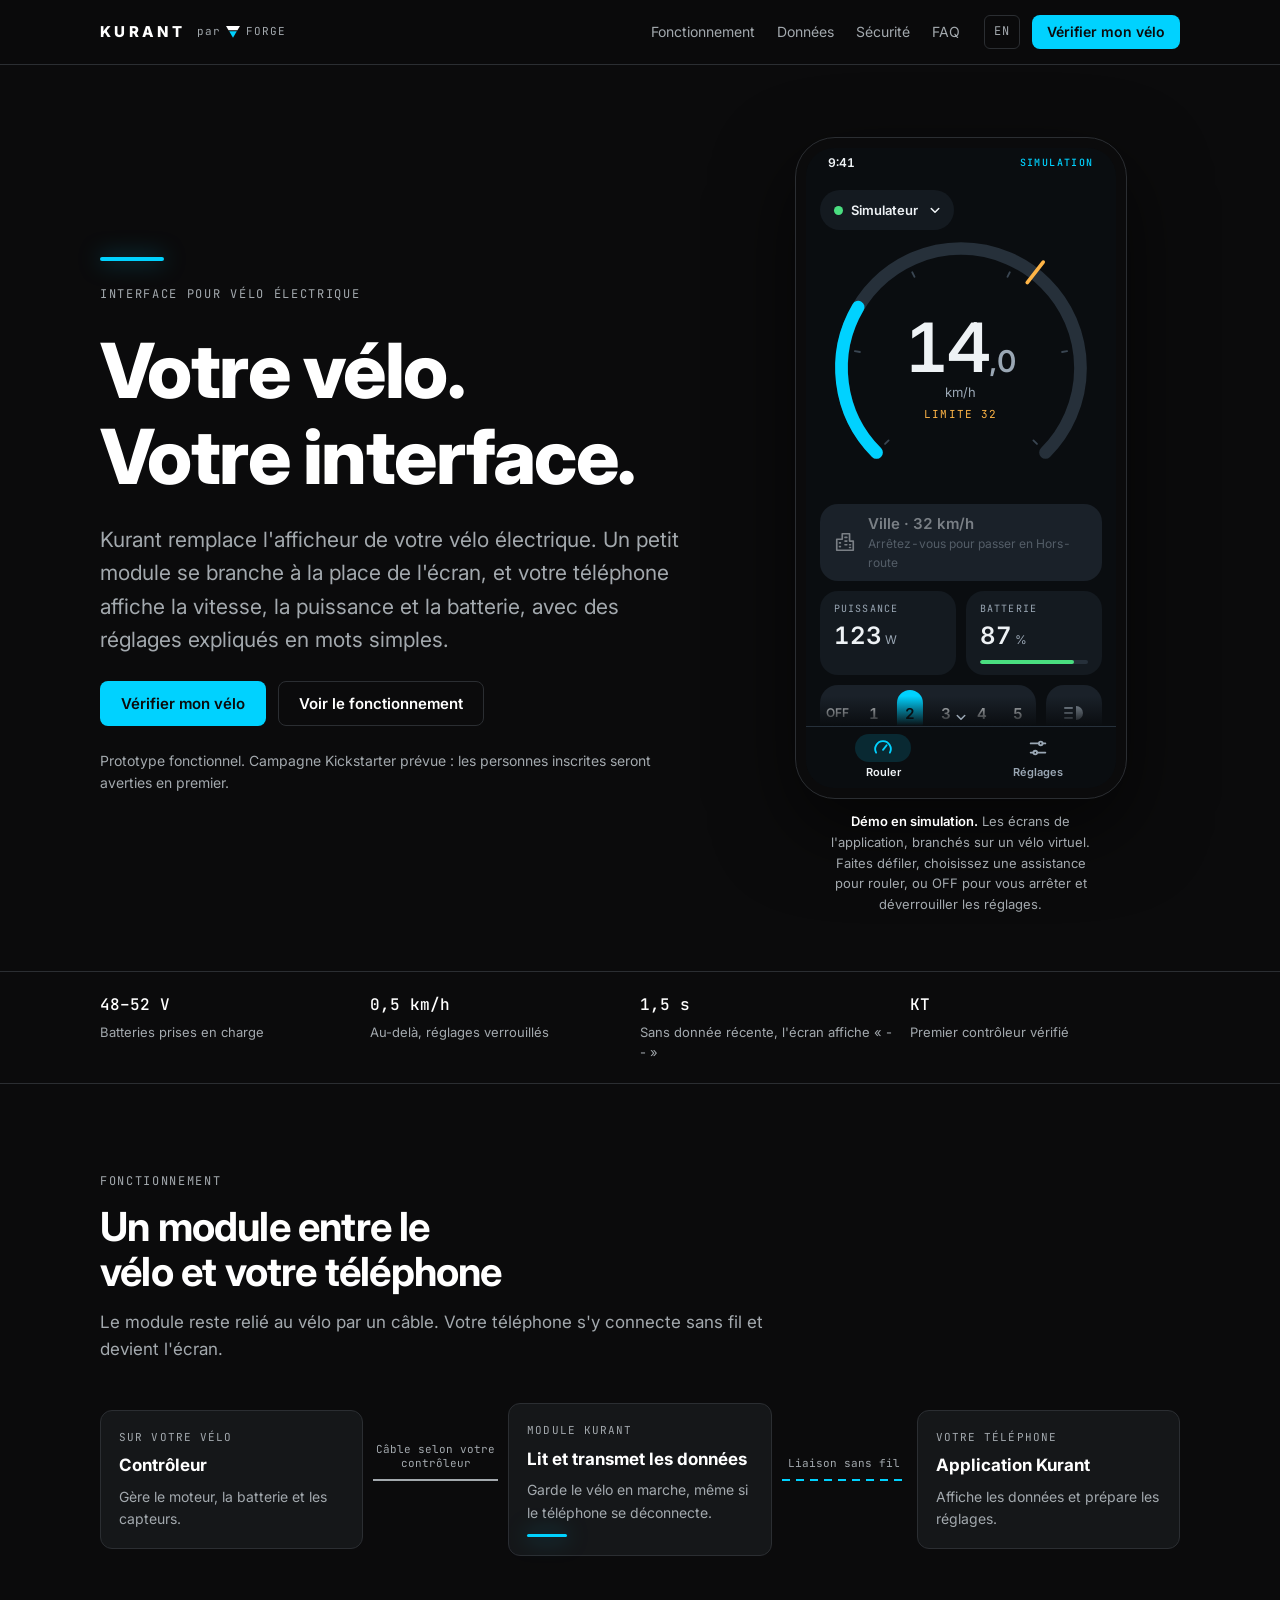
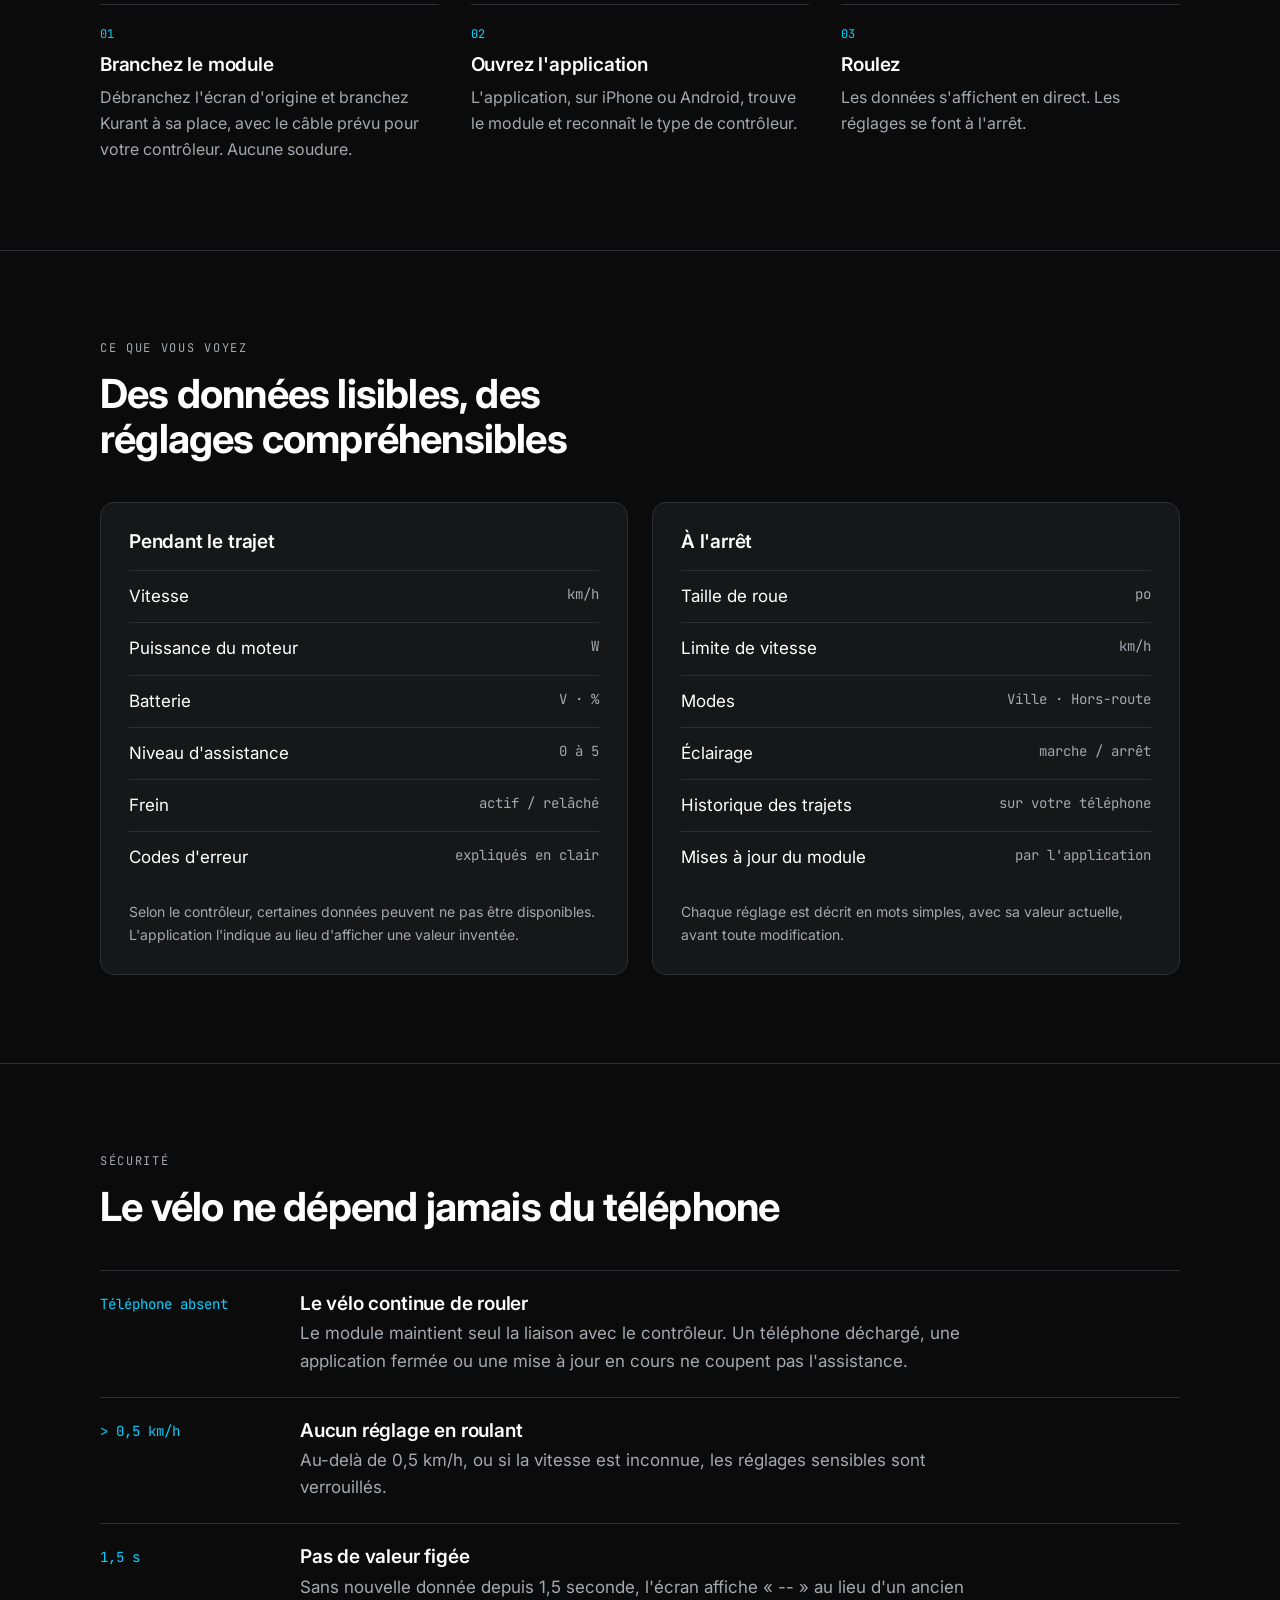
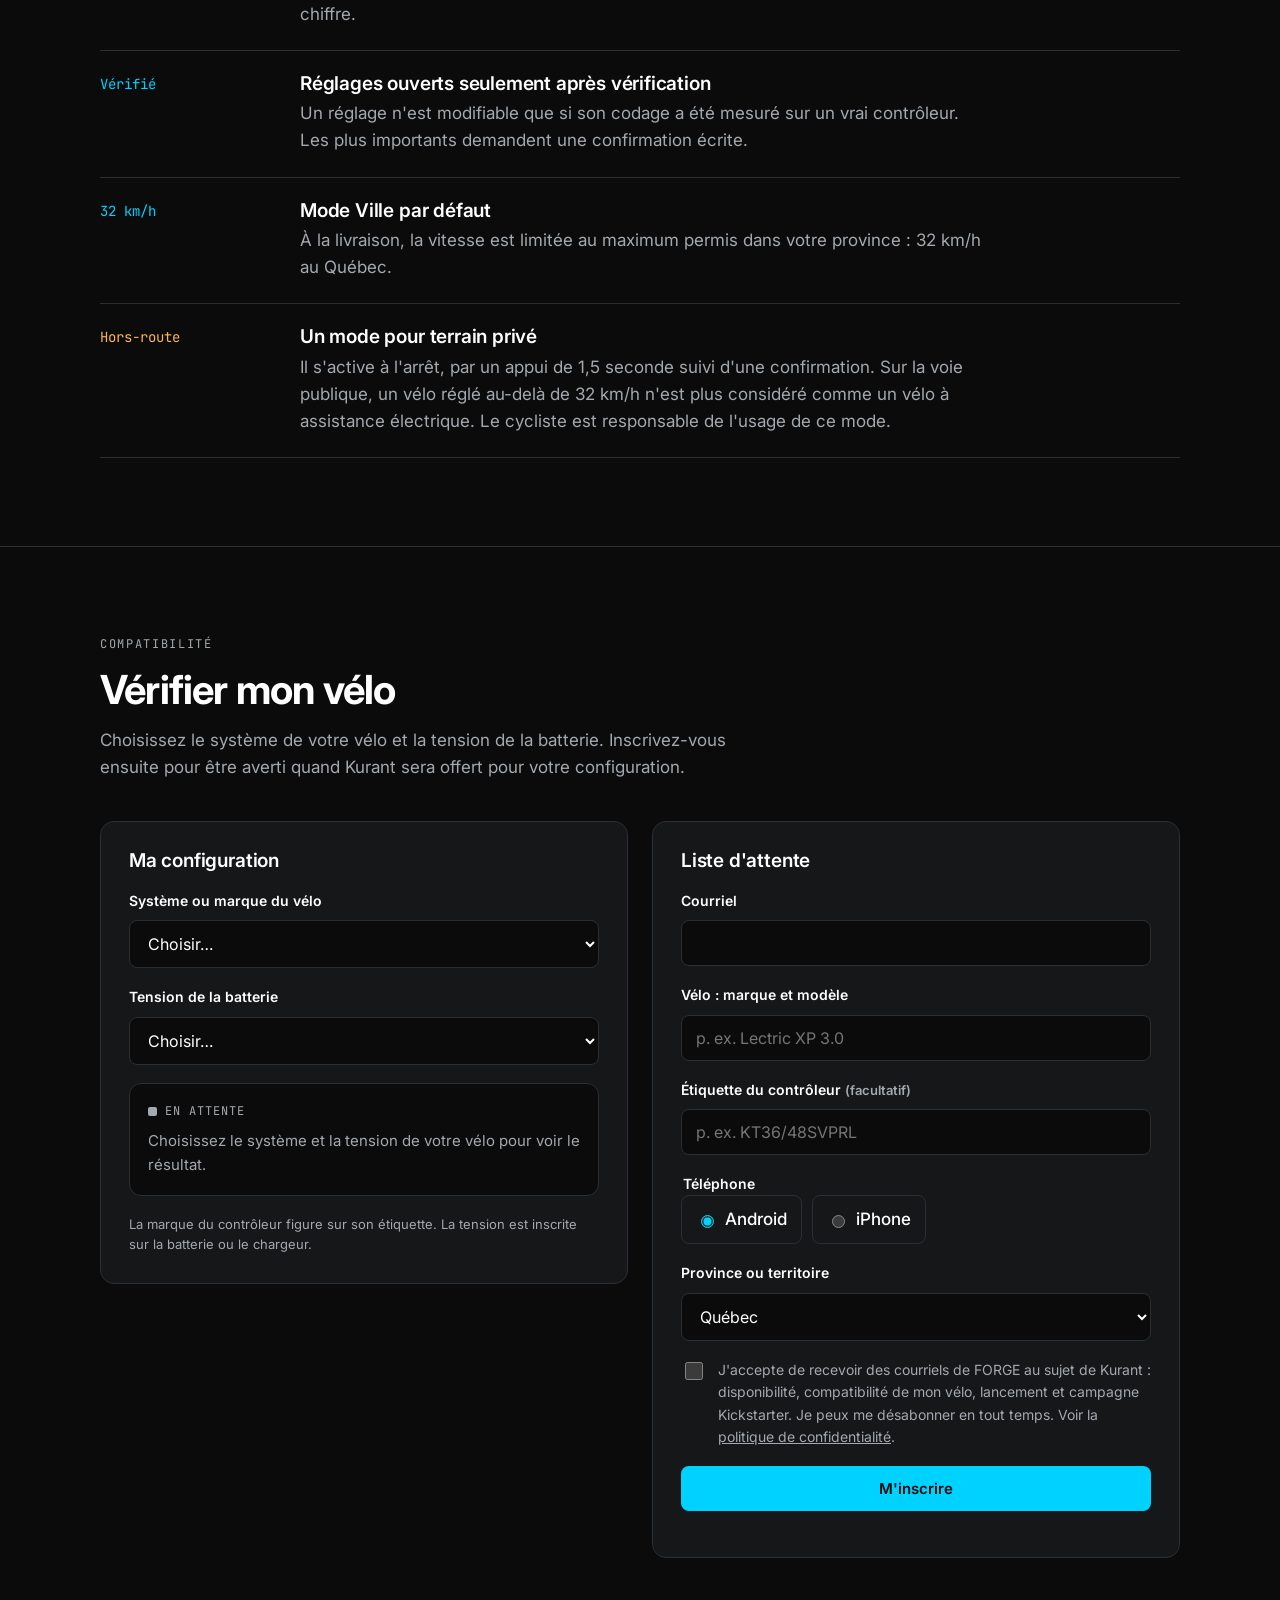
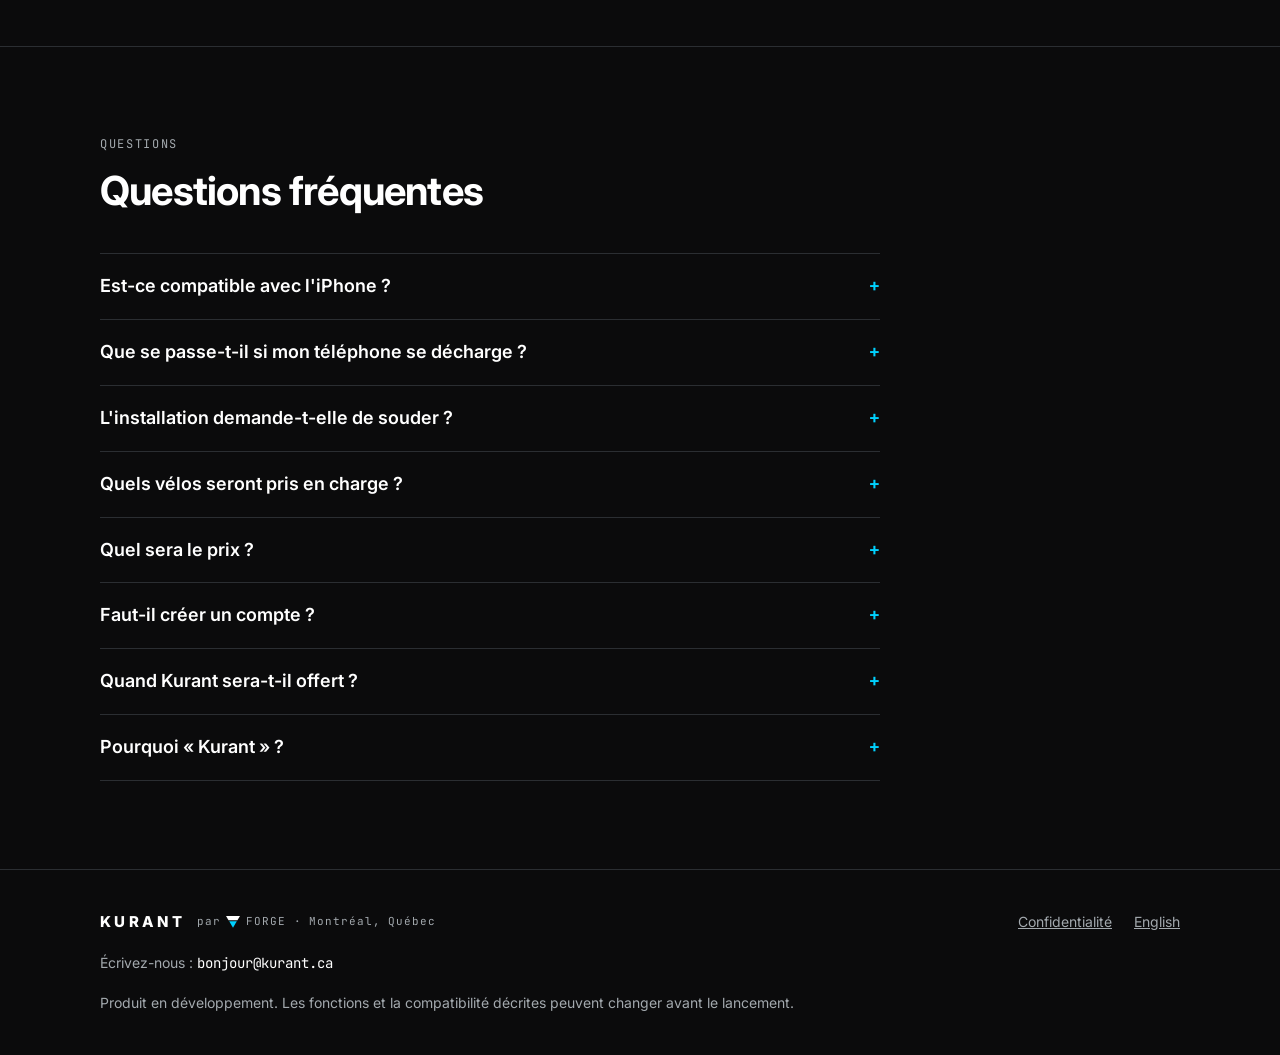
==== commit 29b2db27: "Site: iPhone and Android, and the full controller list The app ships on iPhone as well as Android, a" ====
--- a/index.html
+++ b/index.html
@@ -126,7 +126,7 @@
 
       <ol class="steps">
         <li><h3>Branchez le module</h3><p>Débranchez l'écran d'origine et branchez Kurant à sa place, avec le câble prévu pour votre contrôleur. Aucune soudure.</p></li>
-        <li><h3>Ouvrez l'application</h3><p>L'application Android trouve le module et reconnaît le type de contrôleur.</p></li>
+        <li><h3>Ouvrez l'application</h3><p>L'application, sur iPhone ou Android, trouve le module et reconnaît le type de contrôleur.</p></li>
         <li><h3>Roulez</h3><p>Les données s'affichent en direct. Les réglages se font à l'arrêt.</p></li>
       </ol>
     </div>
@@ -230,7 +230,6 @@
               <label class="radio"><input type="radio" id="wl-android" name="phone" value="android" checked> Android</label>
               <label class="radio"><input type="radio" id="wl-ios" name="phone" value="ios"> iPhone</label>
             </div>
-            <p class="hint" id="ios-note" hidden>L'application sera d'abord offerte sur Android. Votre réponse nous aide à décider d'une version iPhone.</p>
           </fieldset>
           <div class="field">
             <label for="wl-province">Province ou territoire</label>
@@ -270,10 +269,10 @@
         <h2>Questions fréquentes</h2>
       </div>
       <div class="faq">
-        <details><summary>Faut-il un téléphone Android ?</summary><p>Oui, pour le lancement. Une version iPhone est envisagée selon la demande. Indiquez votre téléphone dans le formulaire.</p></details>
+        <details><summary>Est-ce compatible avec l'iPhone ?</summary><p>Oui. L'application sera offerte gratuitement sur iPhone et sur Android, sans compte.</p></details>
         <details><summary>Que se passe-t-il si mon téléphone se décharge ?</summary><p>Le vélo continue de fonctionner avec l'assistance choisie. Vous perdez l'affichage jusqu'à la reconnexion. Un support de téléphone avec recharge est recommandé.</p></details>
         <details><summary>L'installation demande-t-elle de souder ?</summary><p>Non. Kurant se branche sur le connecteur de l'écran d'origine, avec un câble adapté à votre contrôleur. Gardez l'écran d'origine : vous pouvez le rebrancher en tout temps.</p></details>
-        <details><summary>Pourquoi Bosch et Shimano ne sont-ils pas pris en charge ?</summary><p>Leurs systèmes sont fermés, et chacun offre déjà sa propre application qui transforme le téléphone en écran.</p></details>
+        <details><summary>Quels vélos seront pris en charge ?</summary><p>Les contrôleurs KT, Bafang UART et Lishui, Shimano STEPS, et les vélos Aventon, Rad Power Bikes et Lectric. KT est vérifié au banc aujourd'hui ; les autres sont en développement et chacun sera vérifié sur un vrai vélo avant l'envoi. Bosch n'est pas prévu au lancement : son système est fermé. Utilisez l'outil de vérification plus haut pour votre vélo.</p></details>
         <details><summary>Quel sera le prix ?</summary><p>Le prix prévu est de 159 $ CA, taxes en sus, module et application compris. Pendant la campagne Kickstarter, les 100 premiers modules seront à 129 $. L'application ne demande aucun abonnement.</p></details>
         <details><summary>Faut-il créer un compte ?</summary><p>Non. L'application ne demande pas de compte, et l'historique des trajets reste sur votre téléphone.</p></details>
         <details><summary>Quand Kurant sera-t-il offert ?</summary><p>Le prototype fonctionne sur un vélo à contrôleur KT. Kurant sera lancé par une campagne Kickstarter, livrée au Canada environ quatre mois après sa fin, le temps de la certification et de la production. La liste d'attente sera avertie en premier.</p></details>
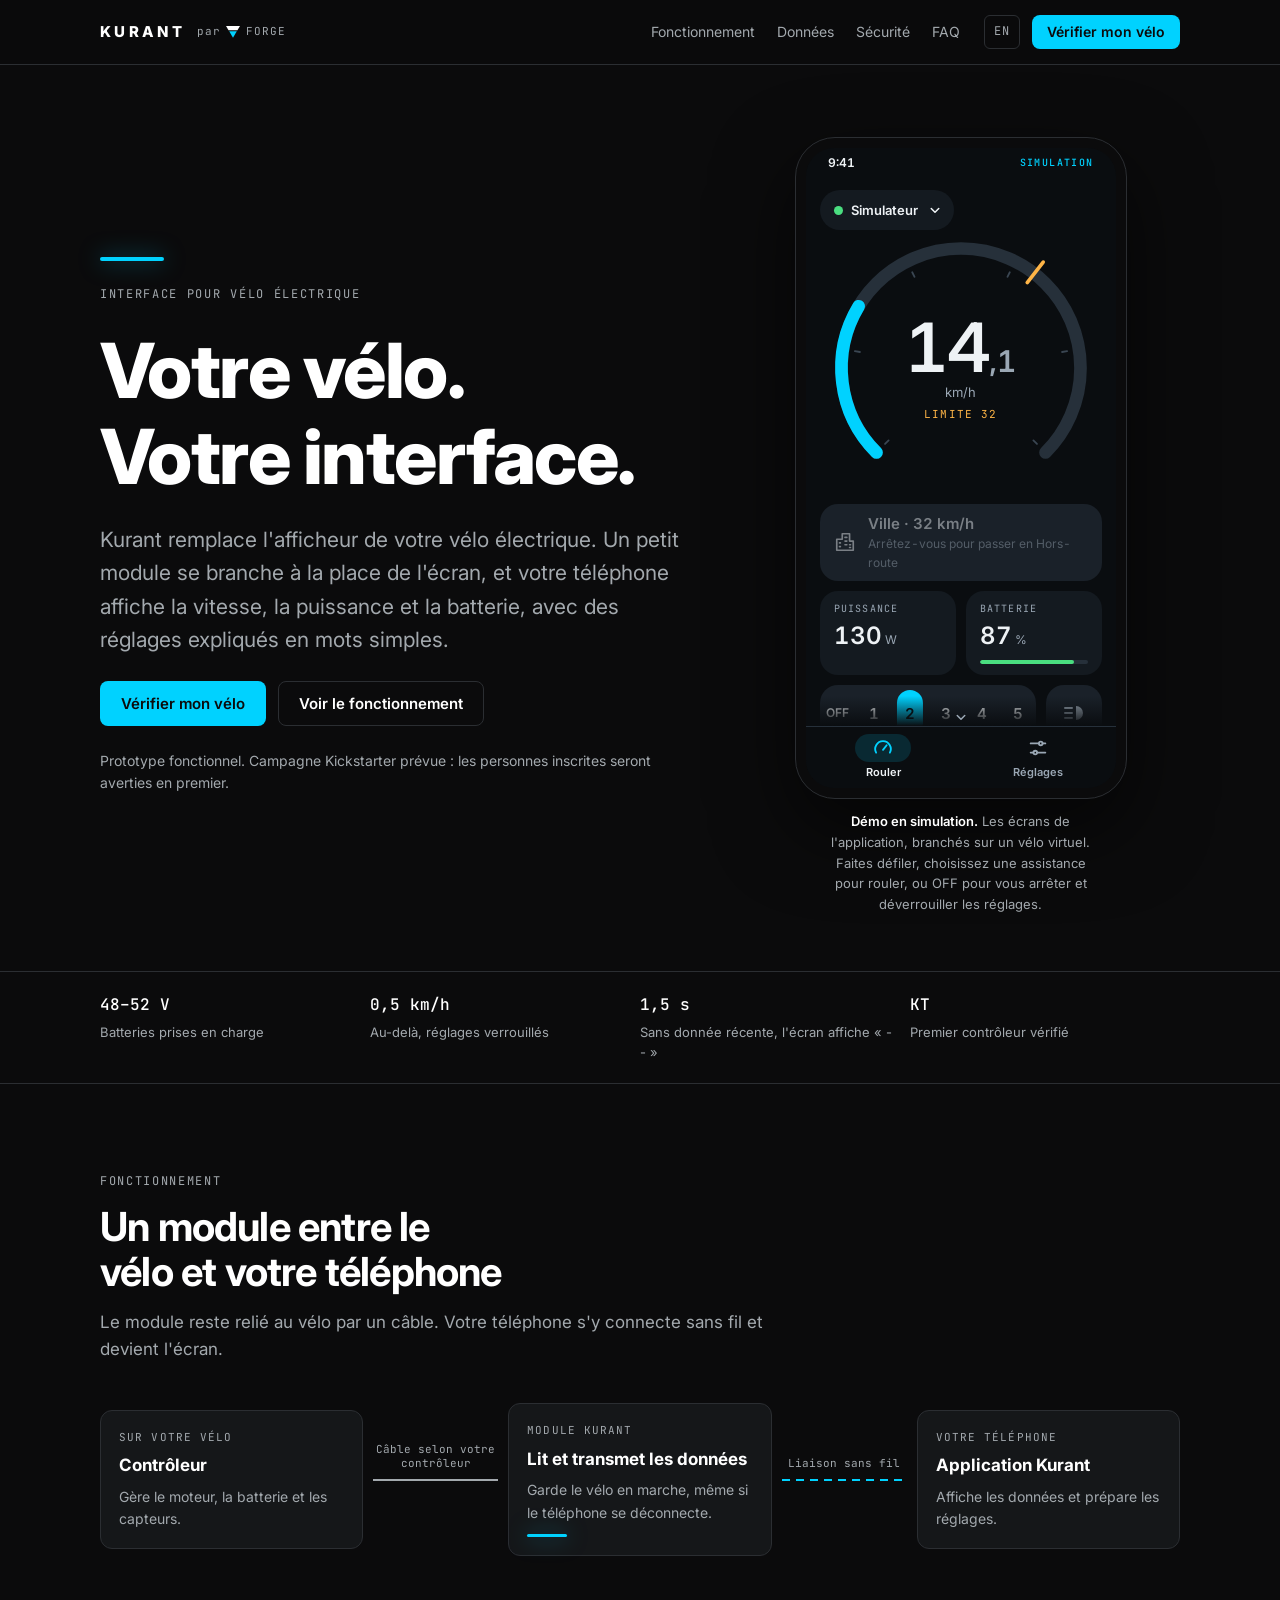
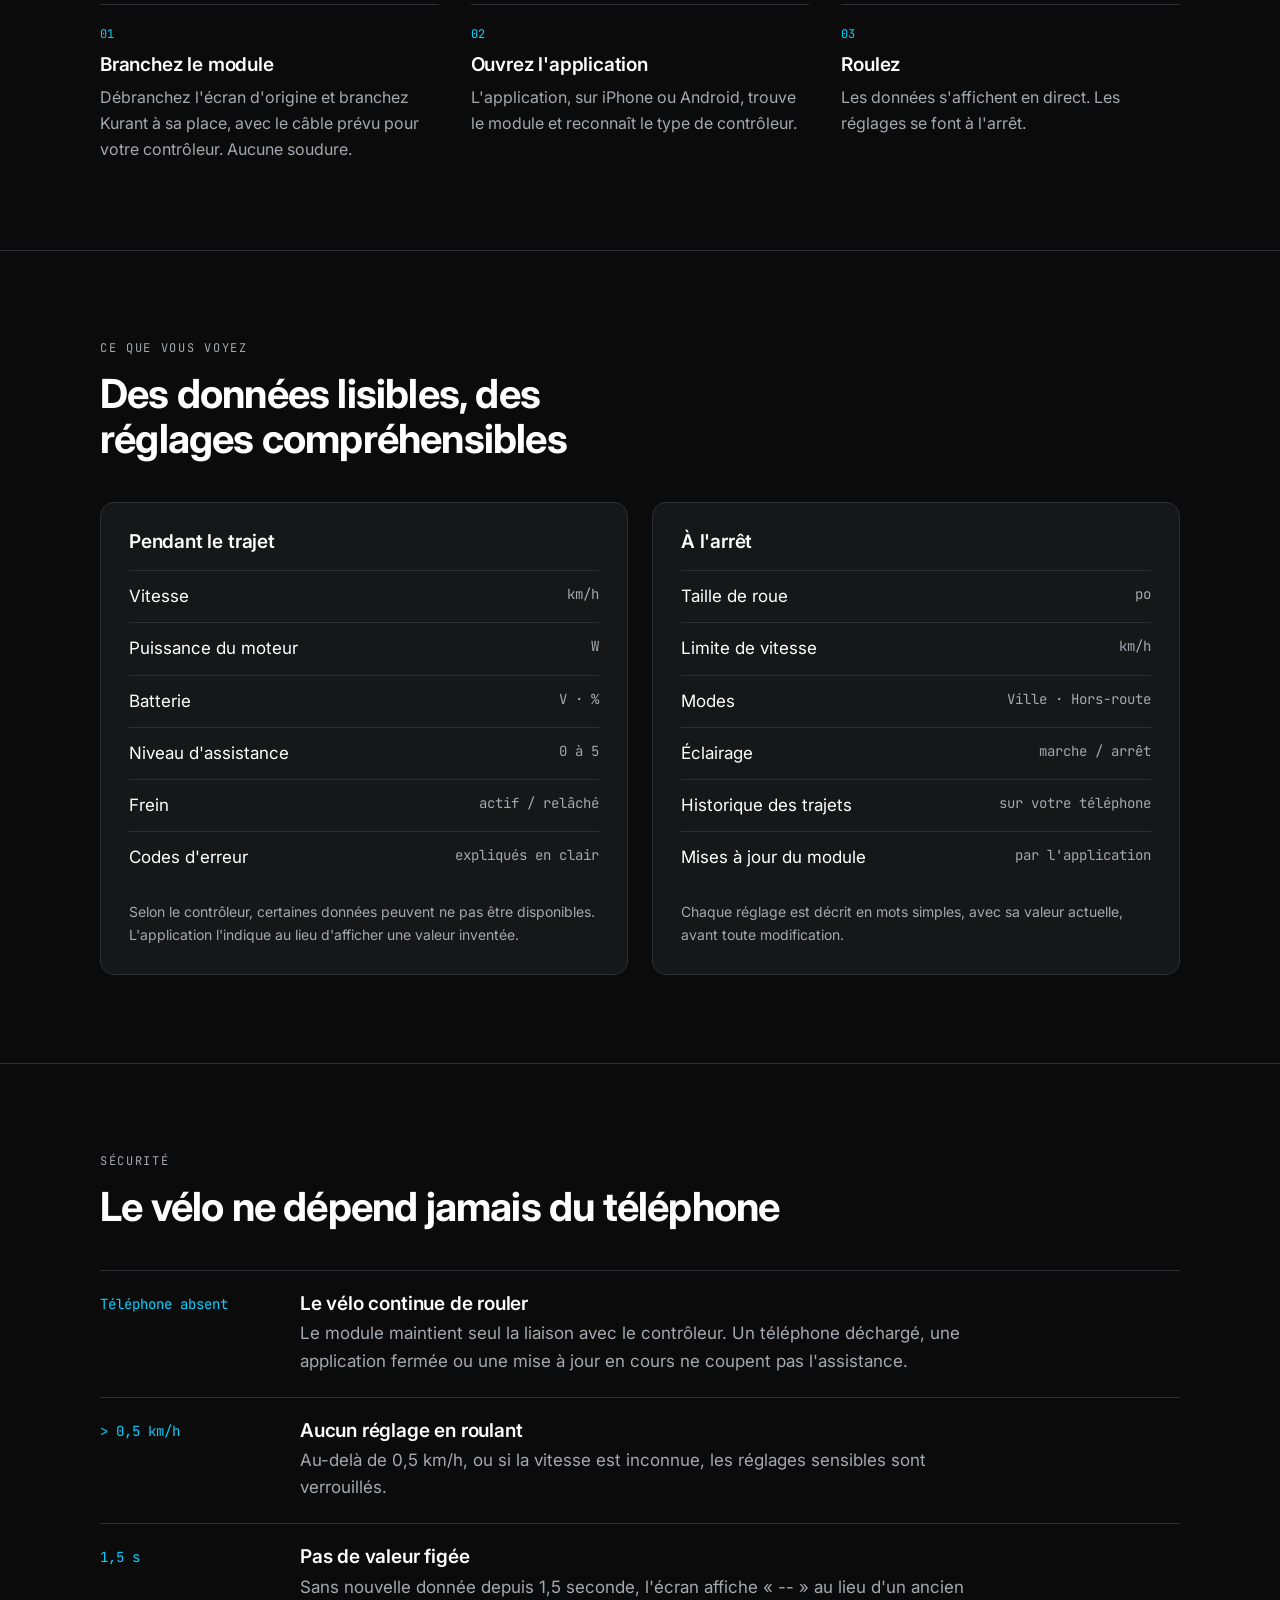
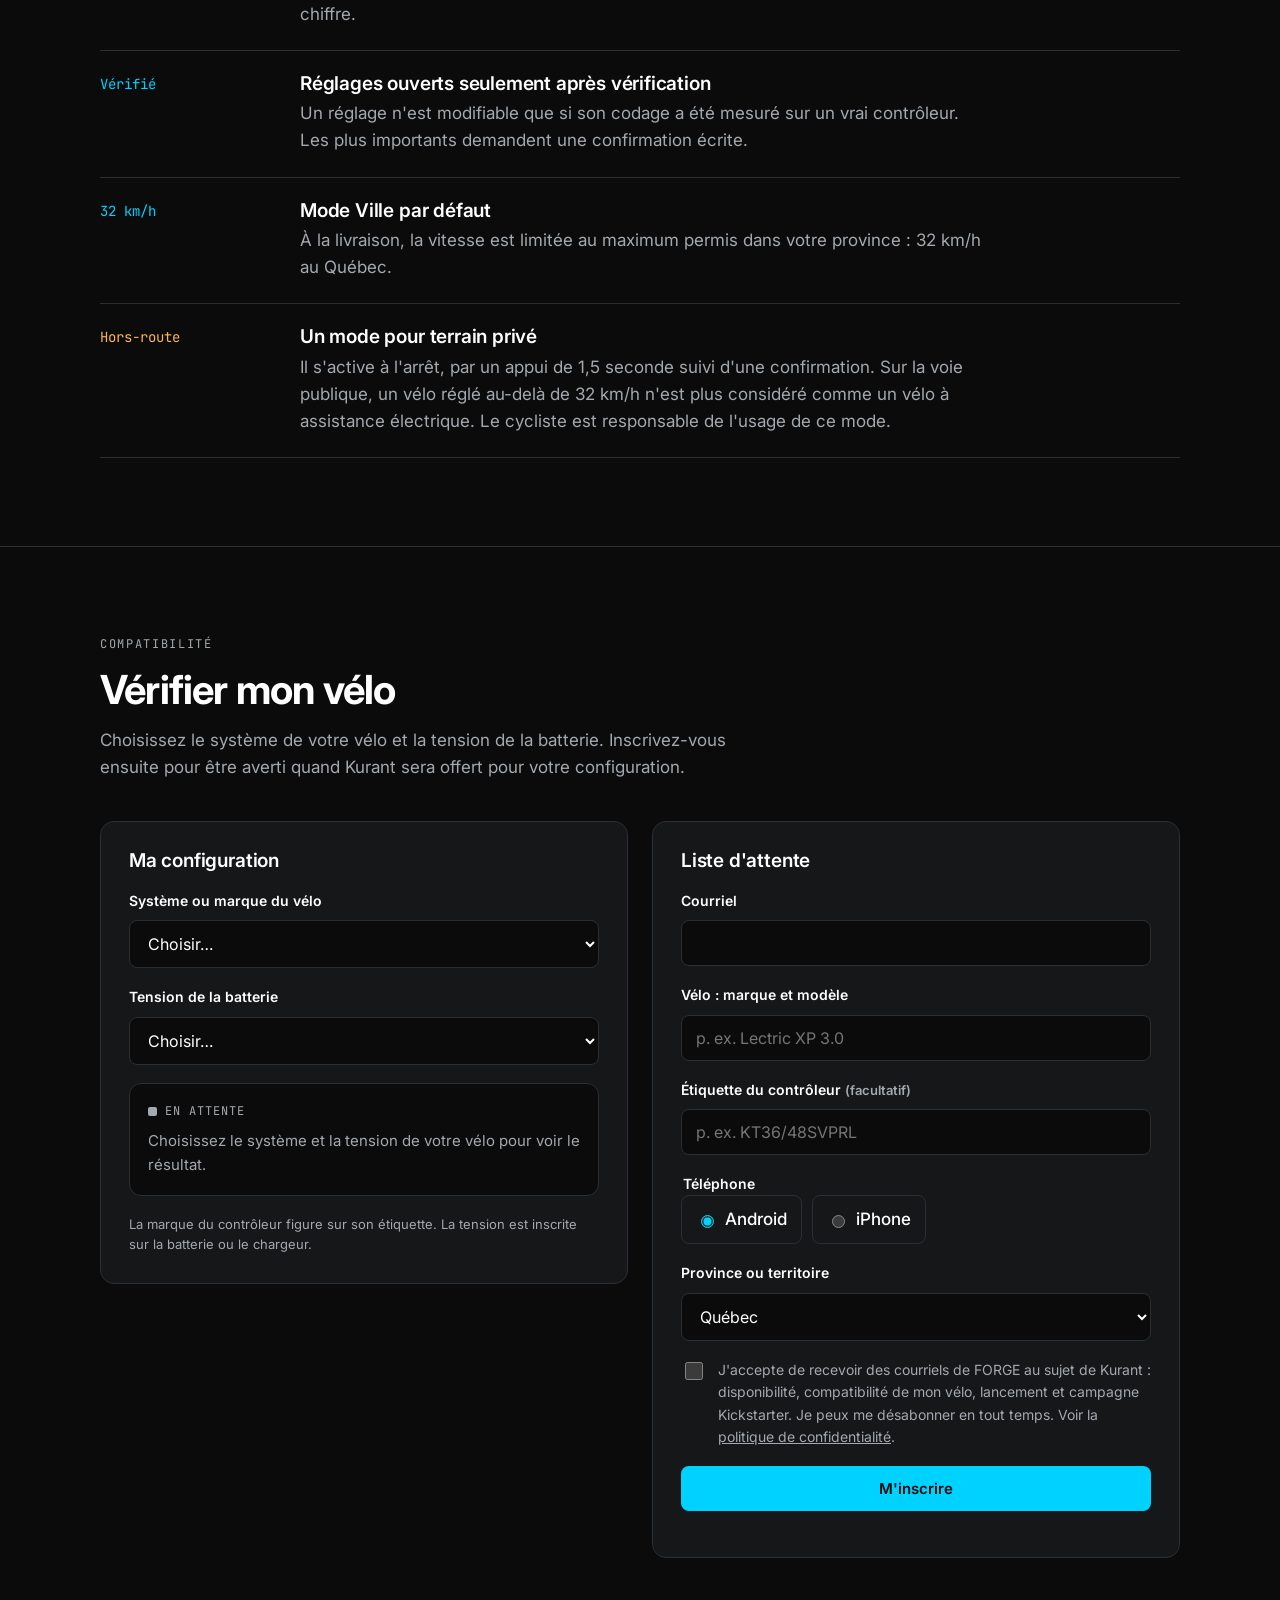
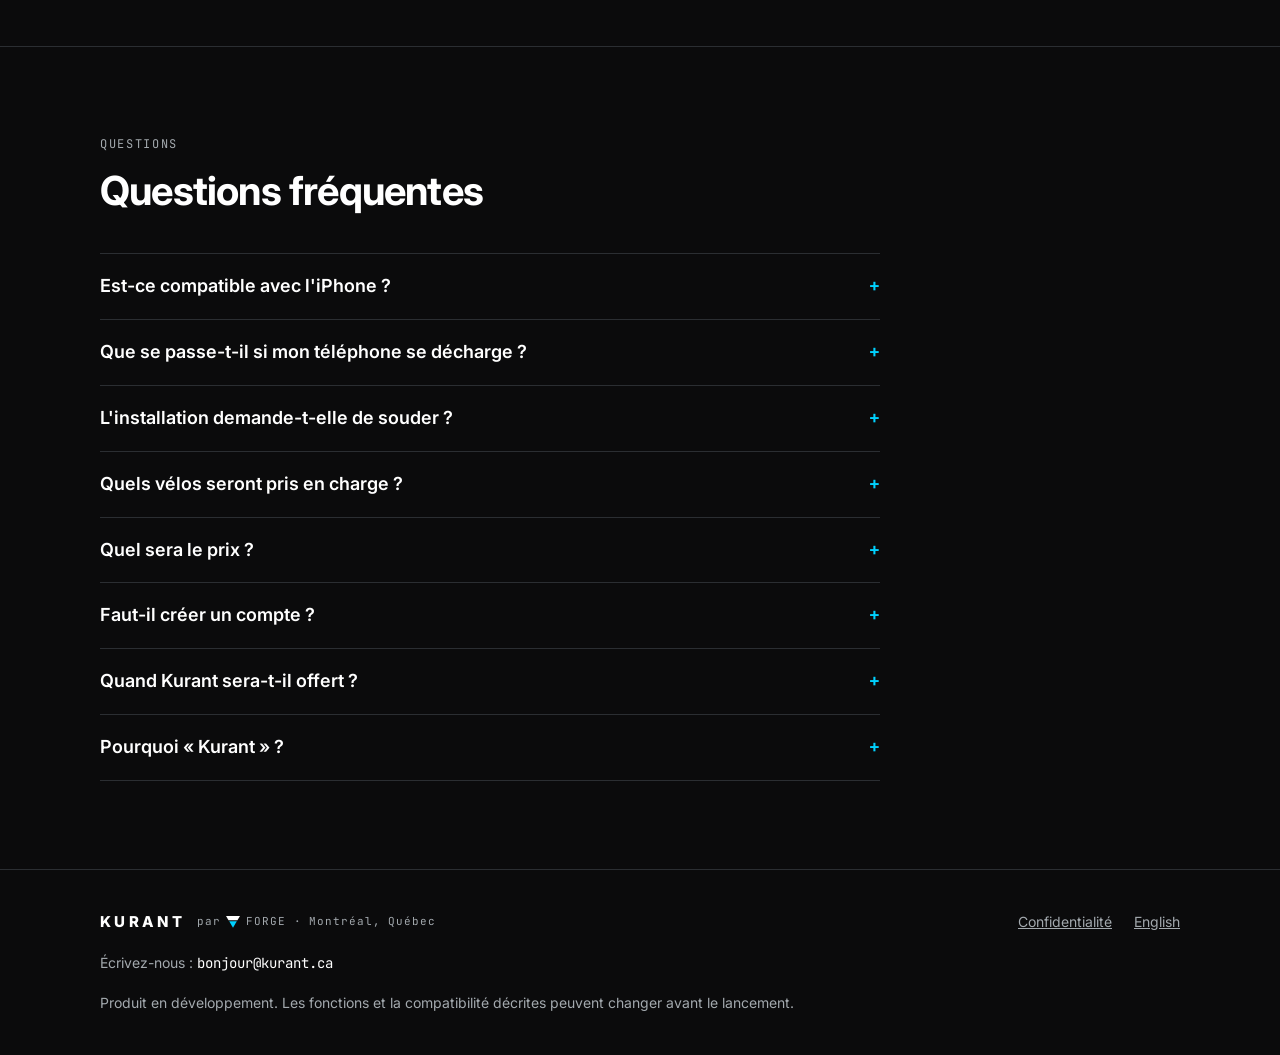
==== commit a1eb9f43: "Compatibility: KT-first rewards, reserve tier for other systems, 36 V not yet Matches the v3 Kicksta" ====
--- a/index.html
+++ b/index.html
@@ -272,7 +272,7 @@
         <details><summary>Est-ce compatible avec l'iPhone ?</summary><p>Oui. L'application sera offerte gratuitement sur iPhone et sur Android, sans compte.</p></details>
         <details><summary>Que se passe-t-il si mon téléphone se décharge ?</summary><p>Le vélo continue de fonctionner avec l'assistance choisie. Vous perdez l'affichage jusqu'à la reconnexion. Un support de téléphone avec recharge est recommandé.</p></details>
         <details><summary>L'installation demande-t-elle de souder ?</summary><p>Non. Kurant se branche sur le connecteur de l'écran d'origine, avec un câble adapté à votre contrôleur. Gardez l'écran d'origine : vous pouvez le rebrancher en tout temps.</p></details>
-        <details><summary>Quels vélos seront pris en charge ?</summary><p>Les contrôleurs KT, Bafang UART et Lishui, Shimano STEPS, et les vélos Aventon, Rad Power Bikes et Lectric. KT est vérifié au banc aujourd'hui ; les autres sont en développement et chacun sera vérifié sur un vrai vélo avant l'envoi. Bosch n'est pas prévu au lancement : son système est fermé. Utilisez l'outil de vérification plus haut pour votre vélo.</p></details>
+        <details><summary>Quels vélos seront pris en charge ?</summary><p>Au lancement, les contrôleurs KT (écrans LCD3, LCD5, LCD8) sur batterie de 48 ou 52 V : ils sont vérifiés au banc. Bafang UART, Lishui, Shimano STEPS, Aventon, Rad Power Bikes et Lectric sont en développement ; réservez votre système à 1 $ sur Kickstarter et les plus réservés passeront au banc en premier. Bosch n'est pas prévu : son système est fermé. Utilisez l'outil de vérification plus haut pour votre vélo.</p></details>
         <details><summary>Quel sera le prix ?</summary><p>Le prix prévu est de 159 $ CA, taxes en sus, module et application compris. Pendant la campagne Kickstarter, les 100 premiers modules seront à 129 $. L'application ne demande aucun abonnement.</p></details>
         <details><summary>Faut-il créer un compte ?</summary><p>Non. L'application ne demande pas de compte, et l'historique des trajets reste sur votre téléphone.</p></details>
         <details><summary>Quand Kurant sera-t-il offert ?</summary><p>Le prototype fonctionne sur un vélo à contrôleur KT. Kurant sera lancé par une campagne Kickstarter, livrée au Canada environ quatre mois après sa fin, le temps de la certification et de la production. La liste d'attente sera avertie en premier.</p></details>
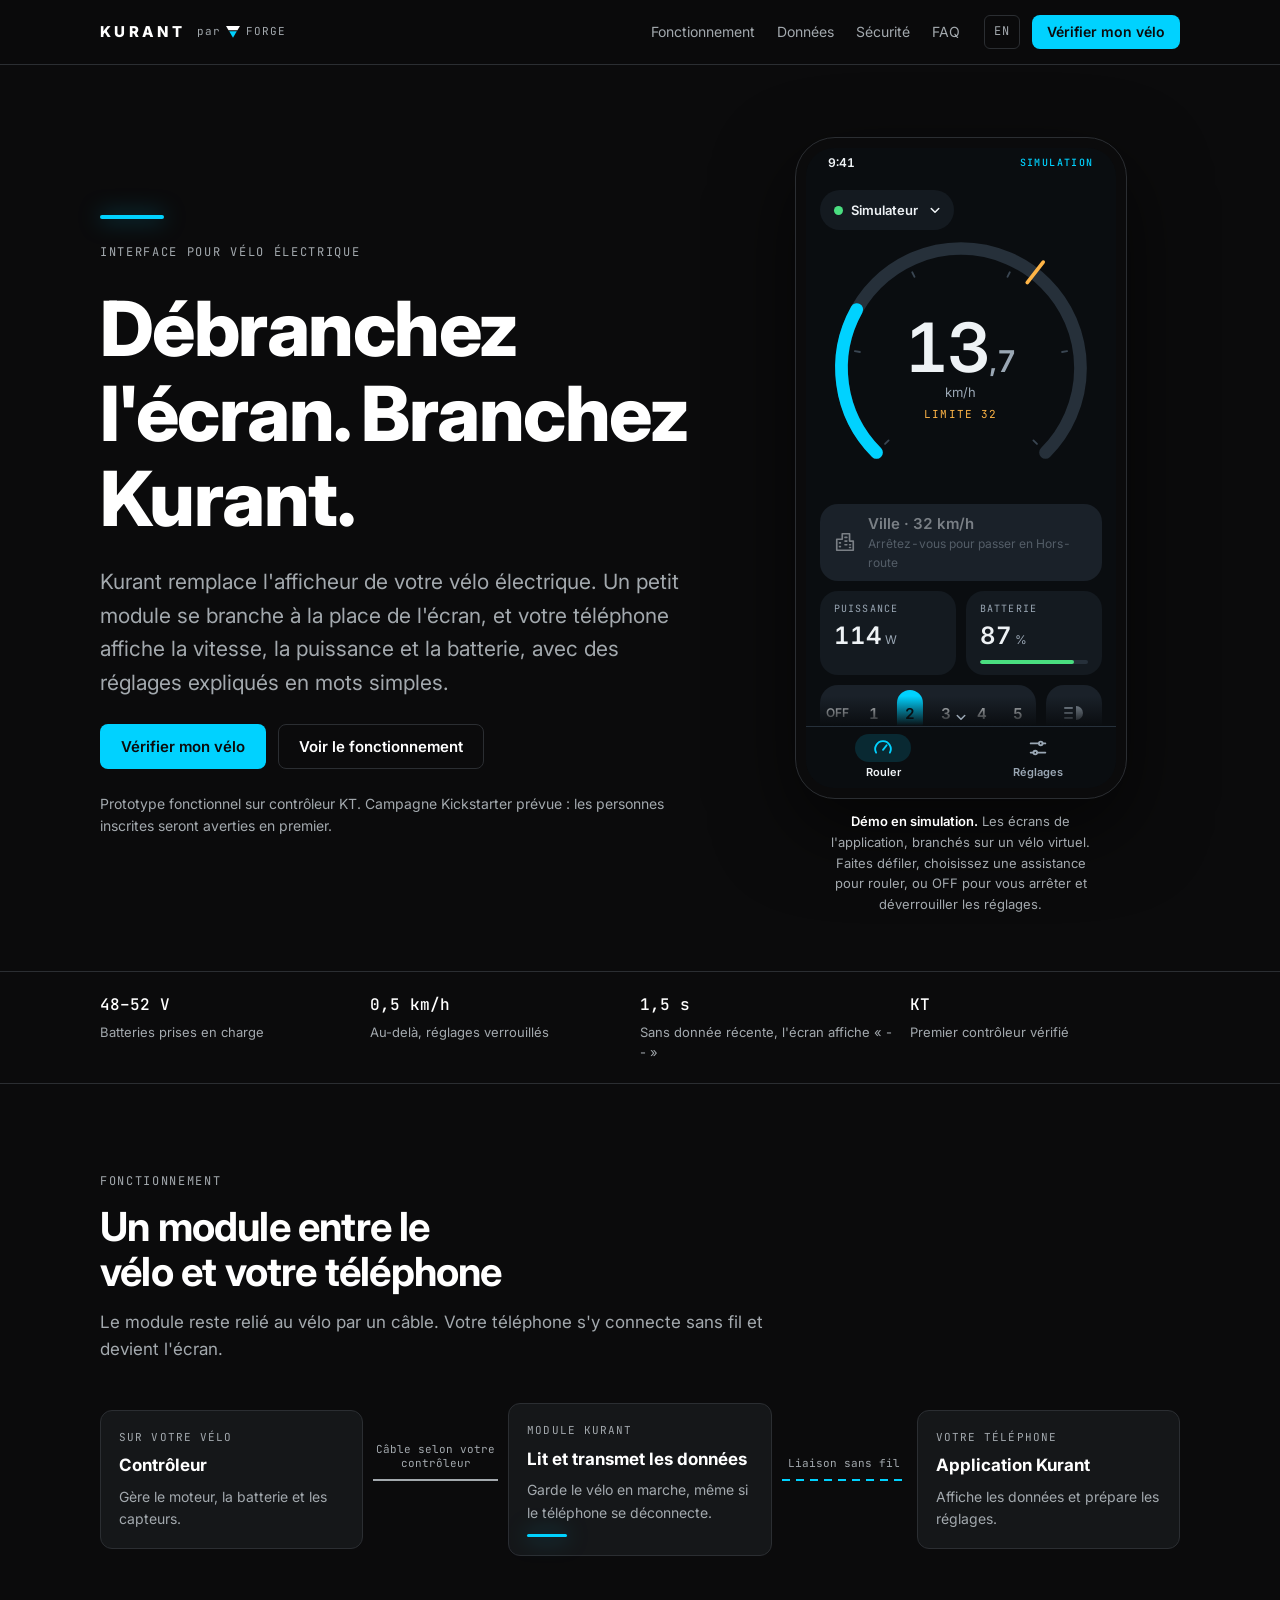
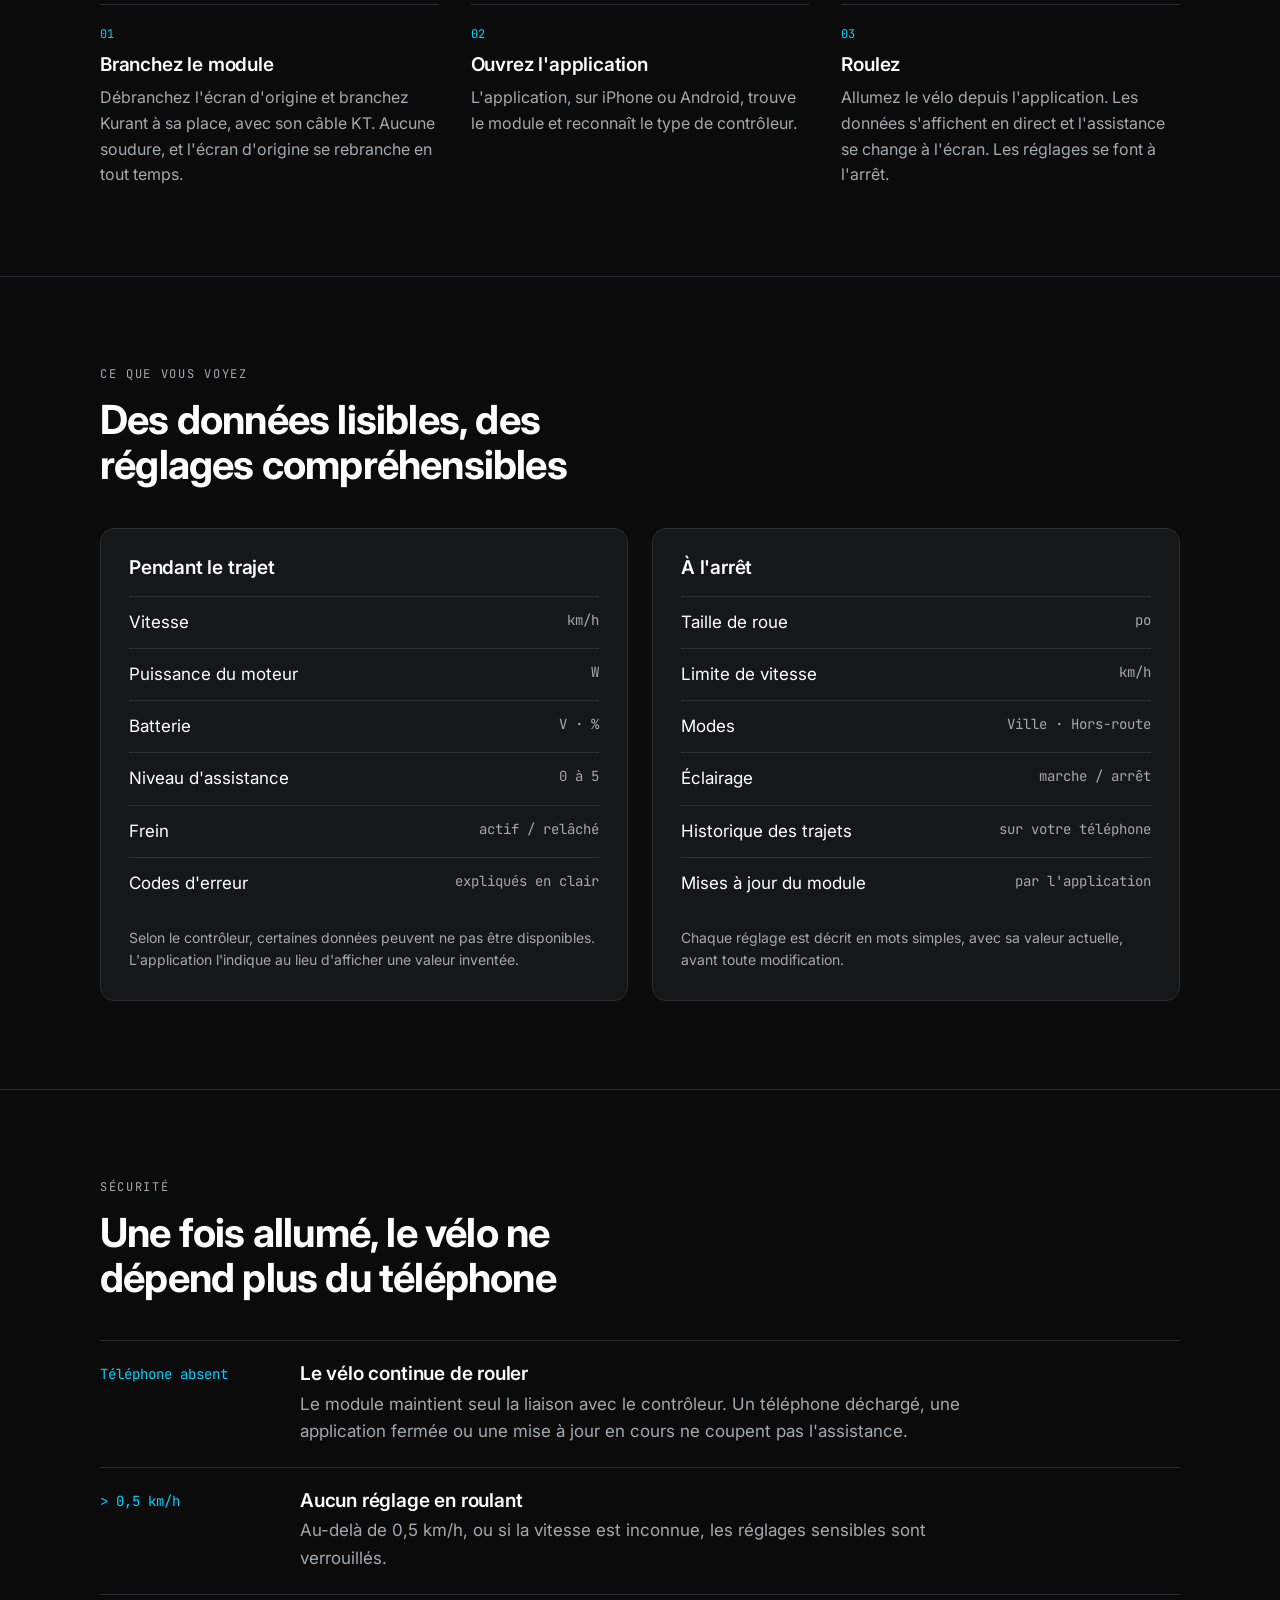
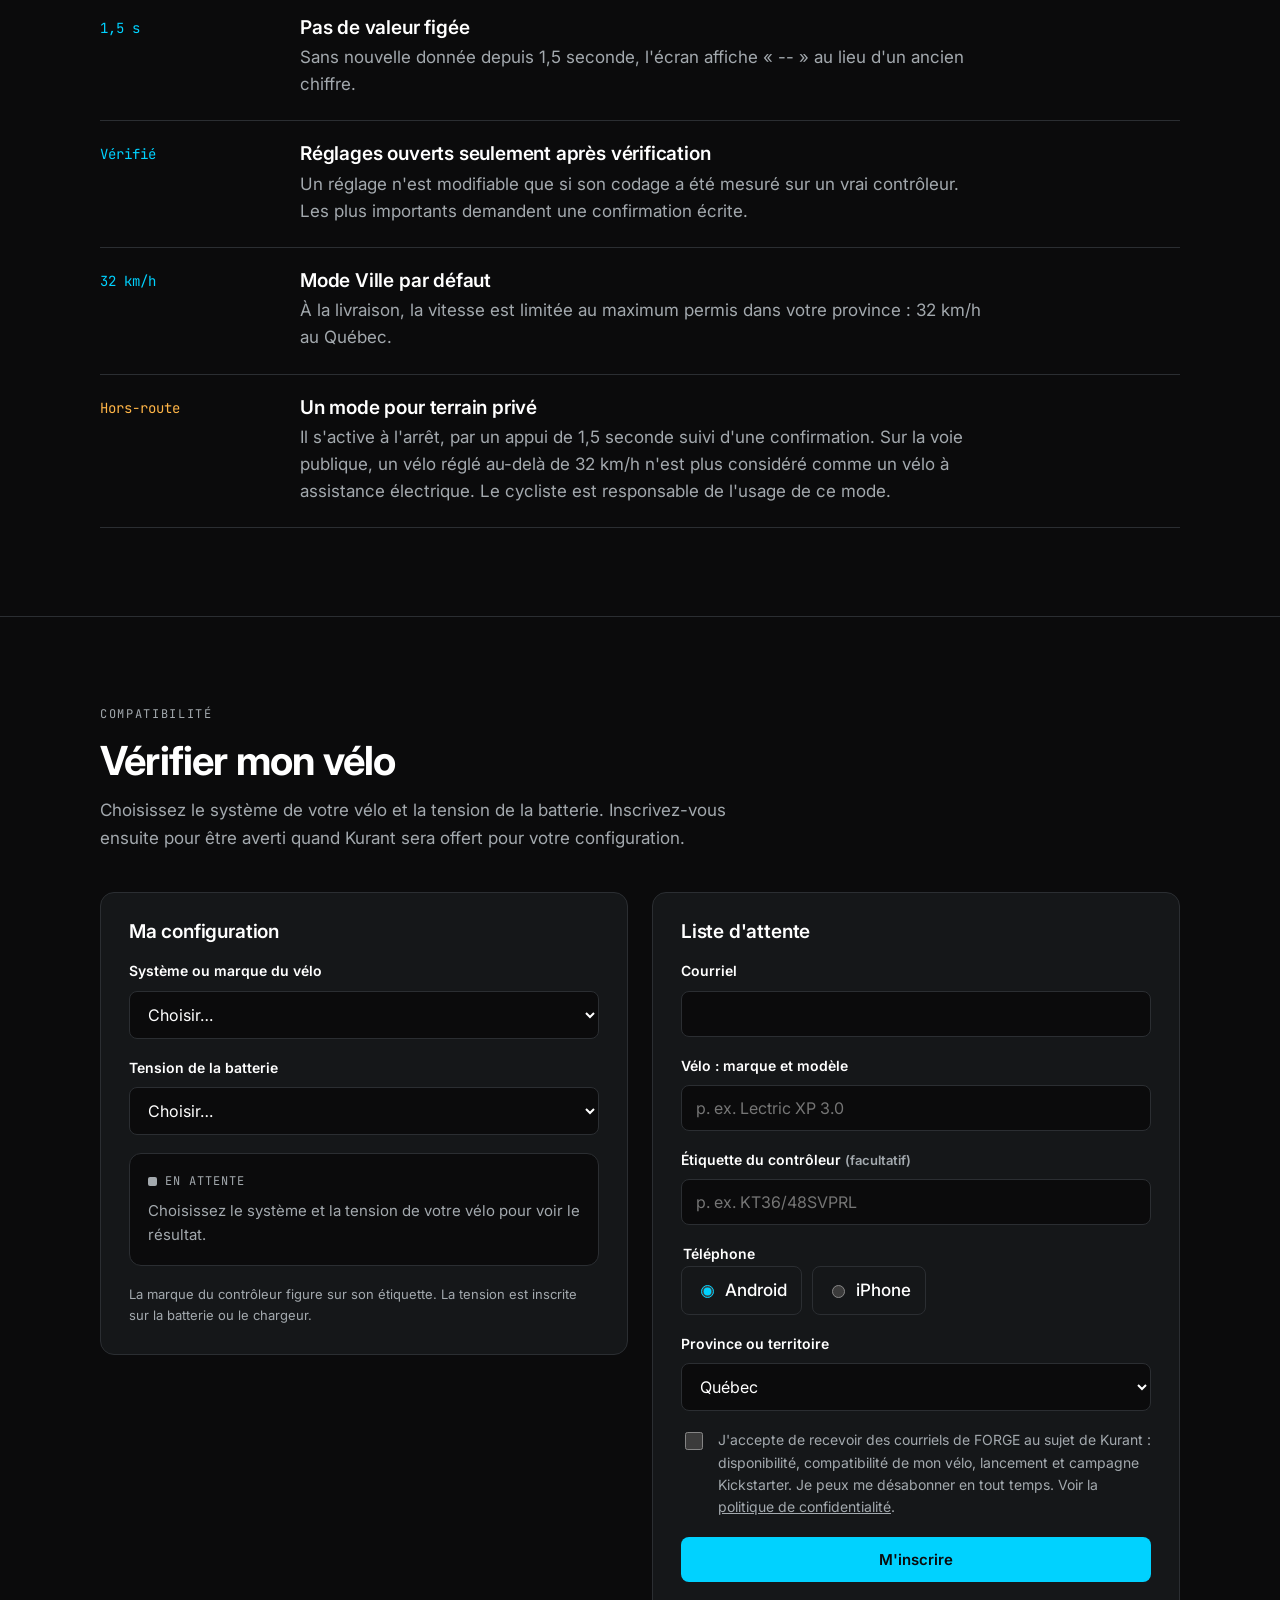
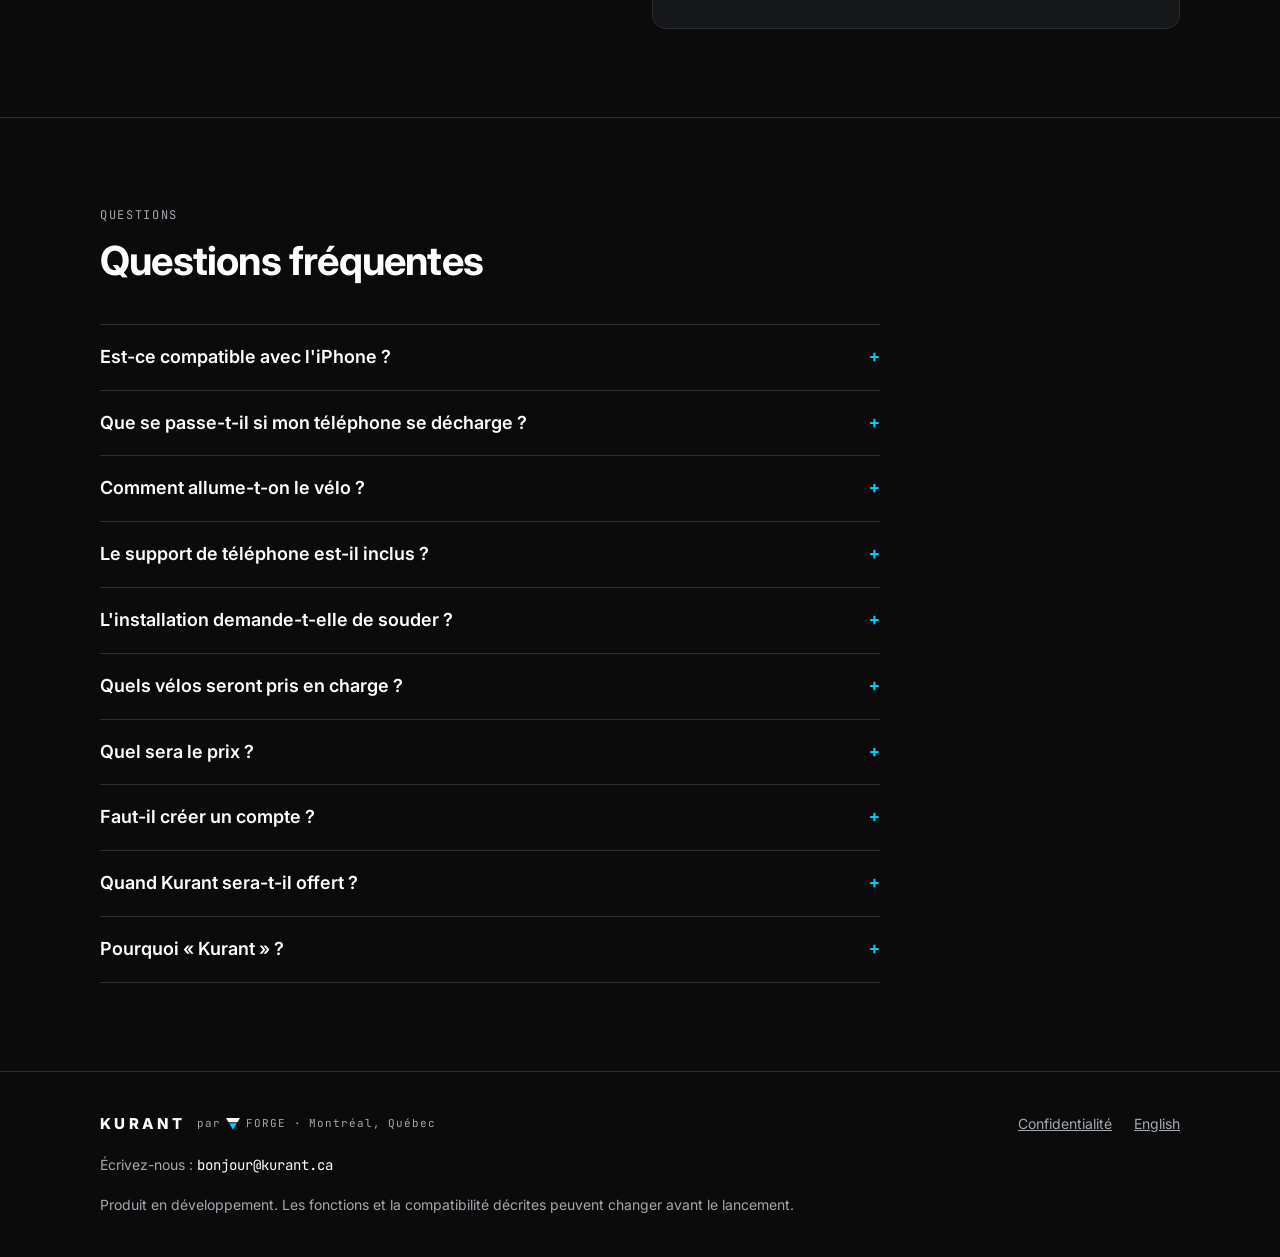
==== commit 9cb091cd: "Site: match the v3 Kickstarter page New headline (Débranchez l'écran. Branchez Kurant. / Unplug the " ====
--- a/index.html
+++ b/index.html
@@ -58,13 +58,13 @@
       <div class="hero-copy">
         <span class="slit" aria-hidden="true"></span>
         <p class="eyebrow">Interface pour vélo électrique</p>
-        <h1>Votre vélo. Votre interface.</h1>
+        <h1>Débranchez l'écran. Branchez Kurant.</h1>
         <p class="lede">Kurant remplace l'afficheur de votre vélo électrique. Un petit module se branche à la place de l'écran, et votre téléphone affiche la vitesse, la puissance et la batterie, avec des réglages expliqués en mots simples.</p>
         <div class="hero-ctas">
           <a class="btn btn-primary" href="#verifier">Vérifier mon vélo</a>
           <a class="btn btn-ghost" href="#fonctionnement">Voir le fonctionnement</a>
         </div>
-        <p class="hero-note">Prototype fonctionnel. Campagne Kickstarter prévue : les personnes inscrites seront averties en premier.</p>
+        <p class="hero-note">Prototype fonctionnel sur contrôleur KT. Campagne Kickstarter prévue : les personnes inscrites seront averties en premier.</p>
       </div>
 
       <figure class="device">
@@ -125,9 +125,9 @@
       </div>
 
       <ol class="steps">
-        <li><h3>Branchez le module</h3><p>Débranchez l'écran d'origine et branchez Kurant à sa place, avec le câble prévu pour votre contrôleur. Aucune soudure.</p></li>
+        <li><h3>Branchez le module</h3><p>Débranchez l'écran d'origine et branchez Kurant à sa place, avec son câble KT. Aucune soudure, et l'écran d'origine se rebranche en tout temps.</p></li>
         <li><h3>Ouvrez l'application</h3><p>L'application, sur iPhone ou Android, trouve le module et reconnaît le type de contrôleur.</p></li>
-        <li><h3>Roulez</h3><p>Les données s'affichent en direct. Les réglages se font à l'arrêt.</p></li>
+        <li><h3>Roulez</h3><p>Allumez le vélo depuis l'application. Les données s'affichent en direct et l'assistance se change à l'écran. Les réglages se font à l'arrêt.</p></li>
       </ol>
     </div>
   </section>
@@ -171,7 +171,7 @@
     <div class="wrap">
       <div class="section-head">
         <p class="eyebrow">Sécurité</p>
-        <h2>Le vélo ne dépend jamais du téléphone</h2>
+        <h2>Une fois allumé, le vélo ne dépend plus du téléphone</h2>
       </div>
       <ul class="rules">
         <li><span class="rule-key">Téléphone absent</span><div><h3>Le vélo continue de rouler</h3><p>Le module maintient seul la liaison avec le contrôleur. Un téléphone déchargé, une application fermée ou une mise à jour en cours ne coupent pas l'assistance.</p></div></li>
@@ -270,12 +270,14 @@
       </div>
       <div class="faq">
         <details><summary>Est-ce compatible avec l'iPhone ?</summary><p>Oui. L'application sera offerte gratuitement sur iPhone et sur Android, sans compte.</p></details>
-        <details><summary>Que se passe-t-il si mon téléphone se décharge ?</summary><p>Le vélo continue de fonctionner avec l'assistance choisie. Vous perdez l'affichage jusqu'à la reconnexion. Un support de téléphone avec recharge est recommandé.</p></details>
+        <details><summary>Que se passe-t-il si mon téléphone se décharge ?</summary><p>En route, le vélo continue de fonctionner avec l'assistance choisie ; vous perdez l'affichage jusqu'à la reconnexion. Si le téléphone est déchargé avant de partir, rebranchez l'écran d'origine : il se rebranche en quelques secondes, sans outil.</p></details>
+        <details><summary>Comment allume-t-on le vélo ?</summary><p>Depuis l'application. Le module garde ensuite le vélo allumé, même si le téléphone se déconnecte.</p></details>
+        <details><summary>Le support de téléphone est-il inclus ?</summary><p>Non : utilisez votre support de guidon. Un modèle avec recharge est recommandé pour les longues sorties.</p></details>
         <details><summary>L'installation demande-t-elle de souder ?</summary><p>Non. Kurant se branche sur le connecteur de l'écran d'origine, avec un câble adapté à votre contrôleur. Gardez l'écran d'origine : vous pouvez le rebrancher en tout temps.</p></details>
         <details><summary>Quels vélos seront pris en charge ?</summary><p>Au lancement, les contrôleurs KT (écrans LCD3, LCD5, LCD8) sur batterie de 48 ou 52 V : ils sont vérifiés au banc. Bafang UART, Lishui, Shimano STEPS, Aventon, Rad Power Bikes et Lectric sont en développement ; réservez votre système à 1 $ sur Kickstarter et les plus réservés passeront au banc en premier. Bosch n'est pas prévu : son système est fermé. Utilisez l'outil de vérification plus haut pour votre vélo.</p></details>
-        <details><summary>Quel sera le prix ?</summary><p>Le prix prévu est de 159 $ CA, taxes en sus, module et application compris. Pendant la campagne Kickstarter, les 100 premiers modules seront à 129 $. L'application ne demande aucun abonnement.</p></details>
+        <details><summary>Quel sera le prix ?</summary><p>Le prix prévu est de 159 $ CA, taxes en sus, module et application compris. Pendant la campagne Kickstarter : 119 $ pour les 100 premiers, puis 139 $. L'application ne demande aucun abonnement.</p></details>
         <details><summary>Faut-il créer un compte ?</summary><p>Non. L'application ne demande pas de compte, et l'historique des trajets reste sur votre téléphone.</p></details>
-        <details><summary>Quand Kurant sera-t-il offert ?</summary><p>Le prototype fonctionne sur un vélo à contrôleur KT. Kurant sera lancé par une campagne Kickstarter, livrée au Canada environ quatre mois après sa fin, le temps de la certification et de la production. La liste d'attente sera avertie en premier.</p></details>
+        <details><summary>Quand Kurant sera-t-il offert ?</summary><p>Le prototype fonctionne sur un vélo à contrôleur KT. Kurant sera lancé par une campagne Kickstarter, livrée au Canada environ six mois après sa fin : circuit et boîtier finaux, certification, puis production. La liste d'attente sera avertie en premier.</p></details>
         <details><summary>Pourquoi « Kurant » ?</summary><p>De « courant » : le courant électrique qui fait avancer votre vélo, et être au courant de tout ce qu'il fait.</p></details>
       </div>
     </div>
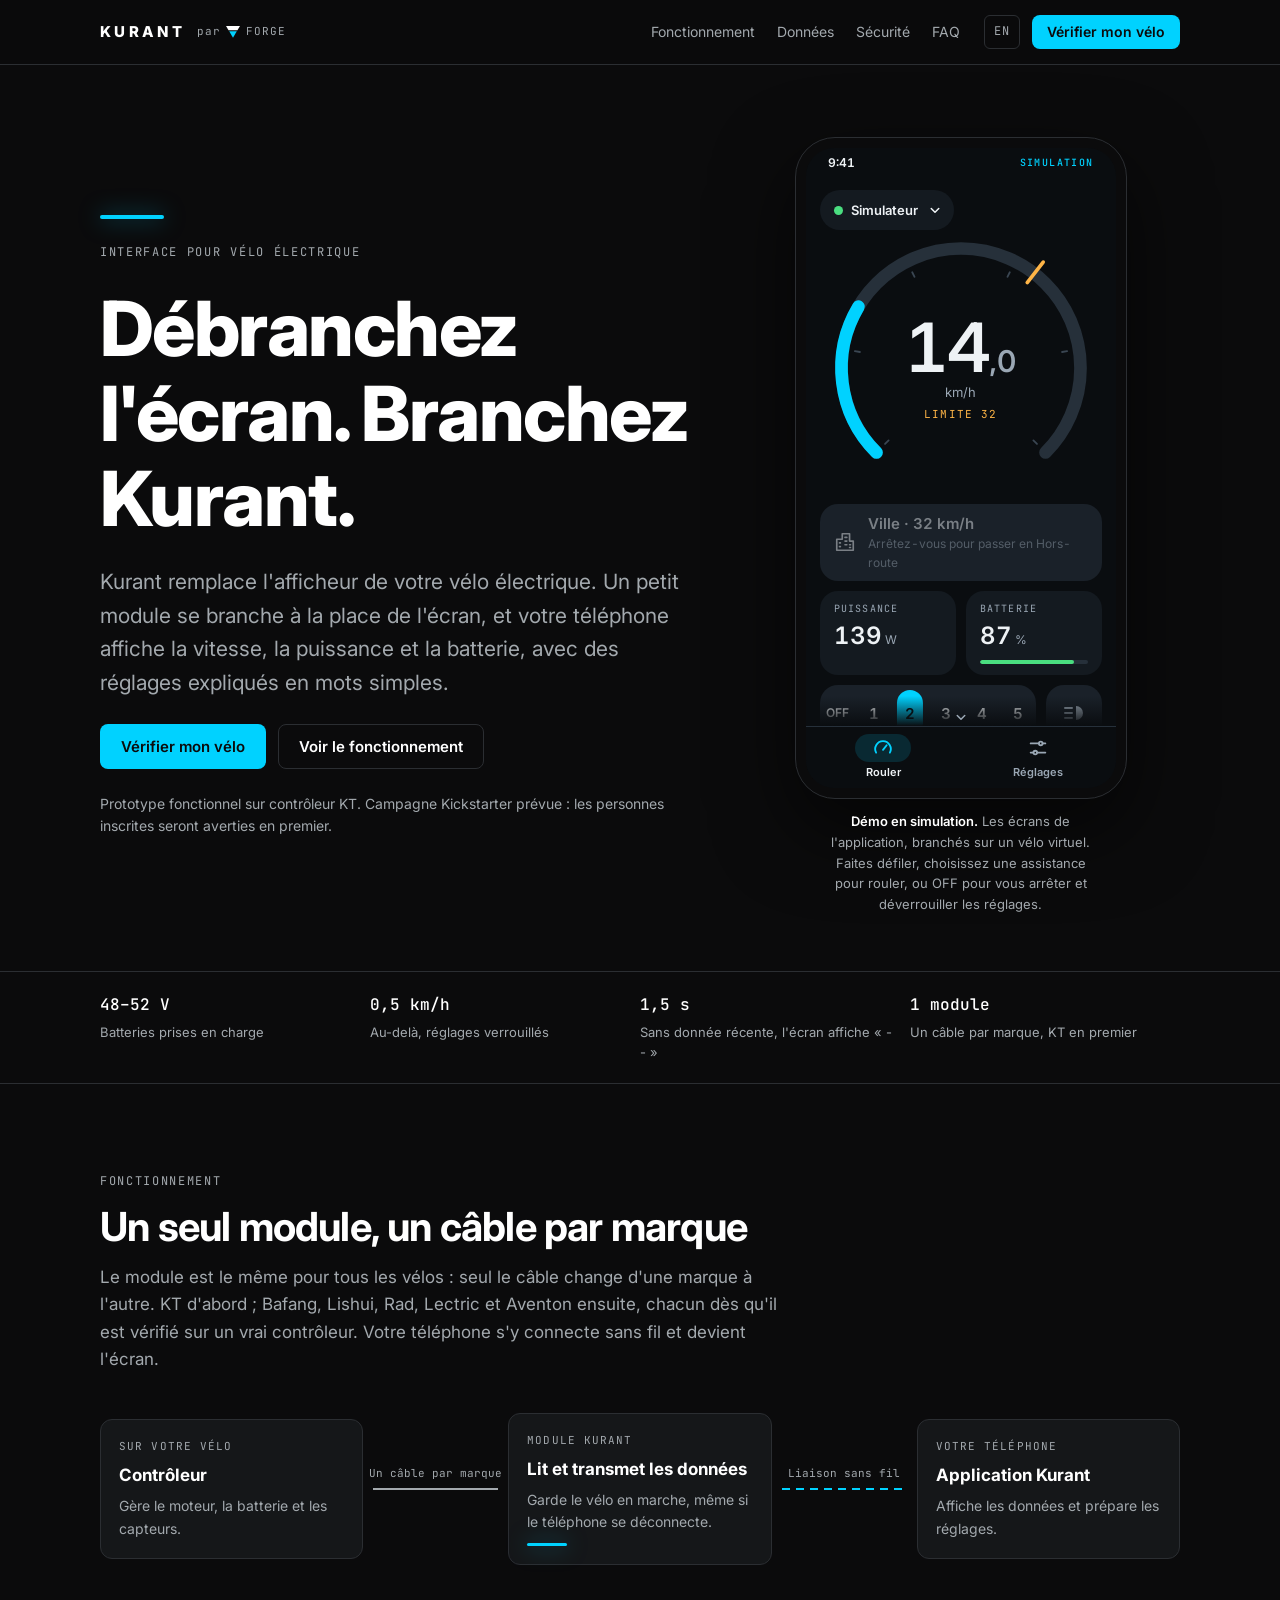
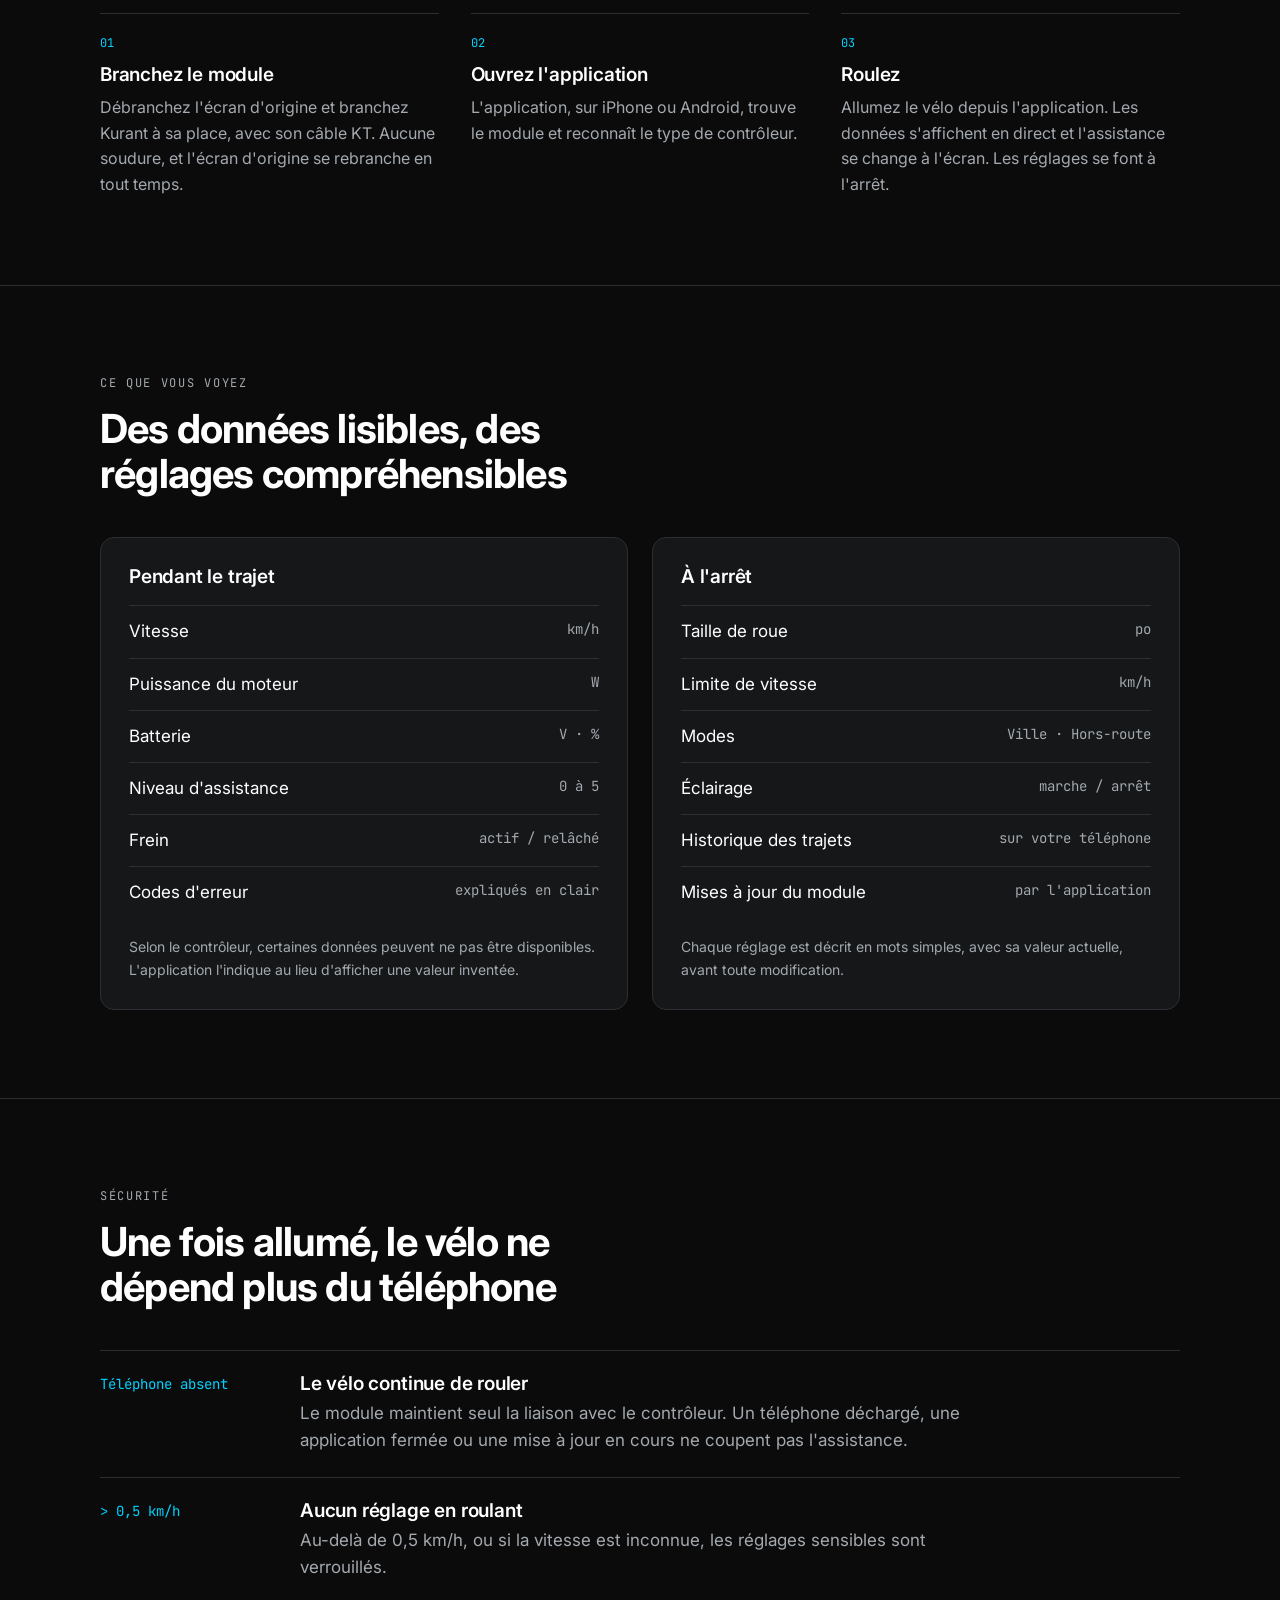
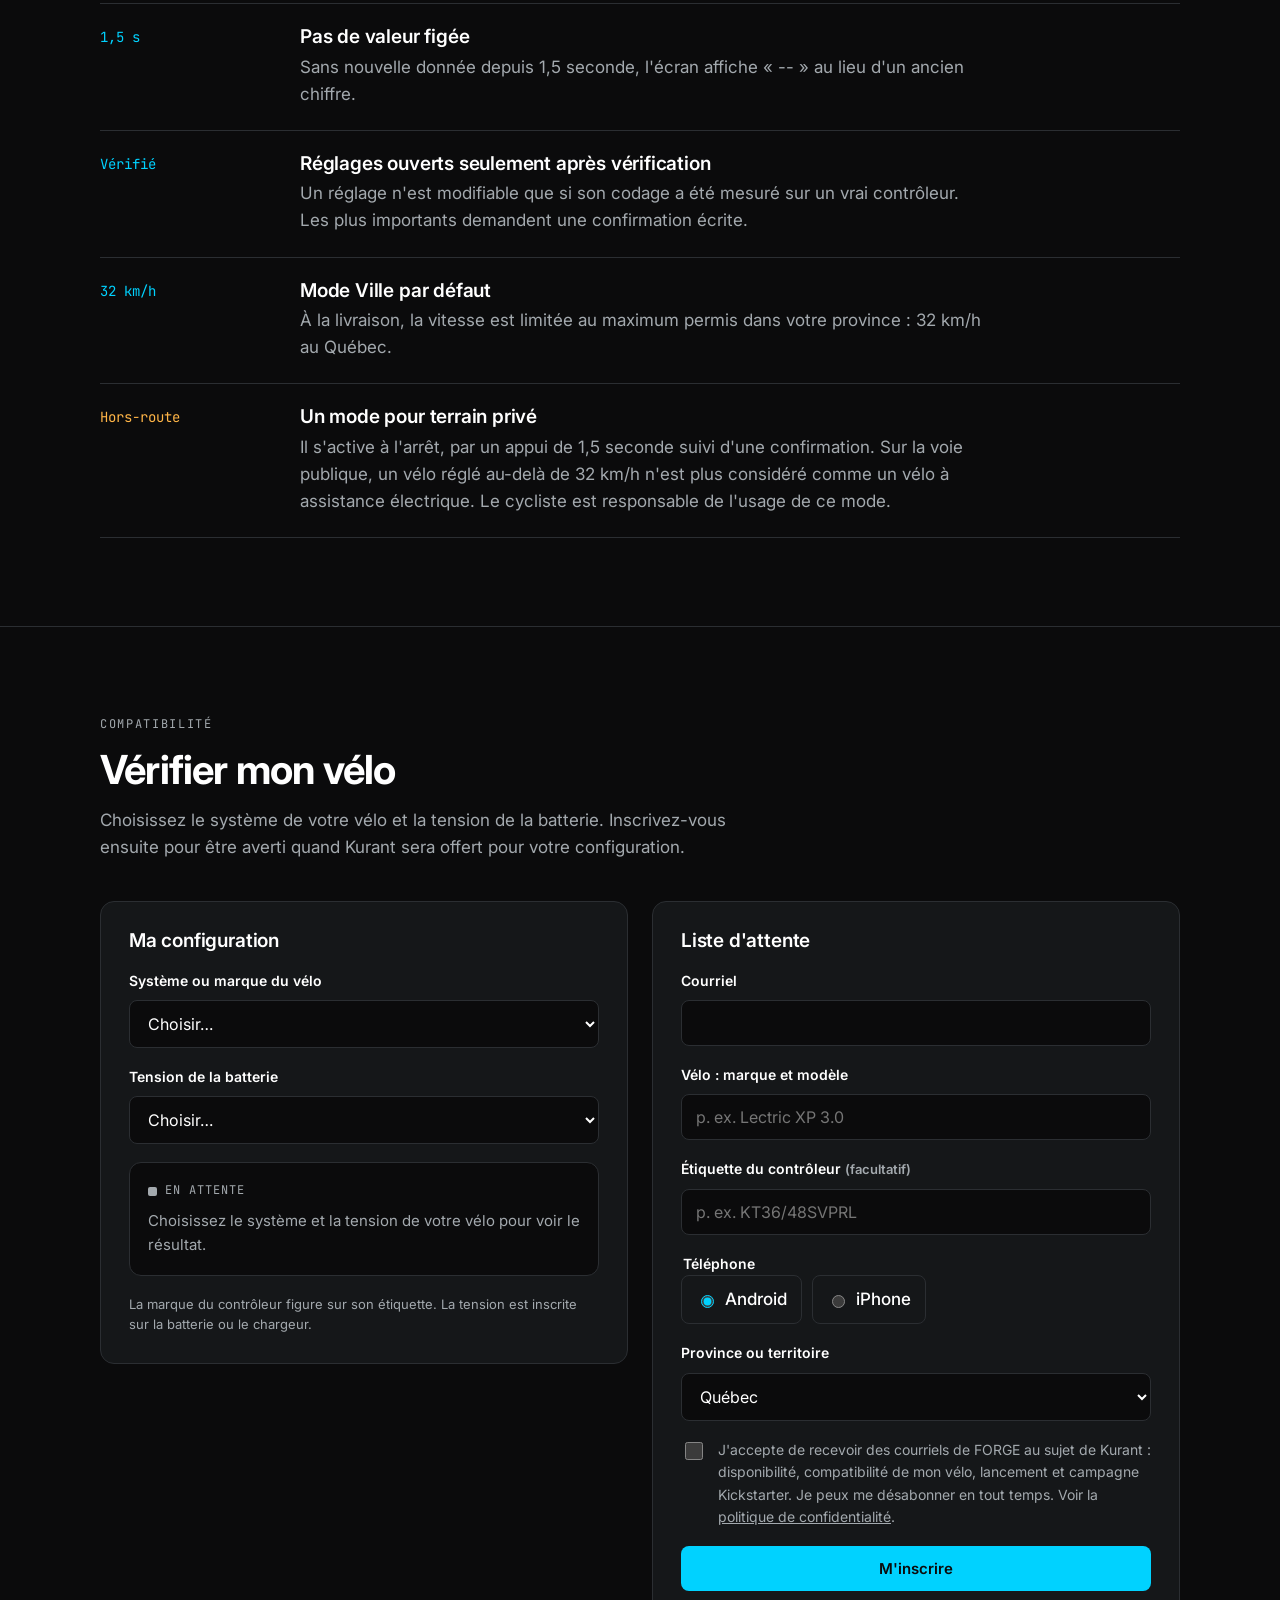
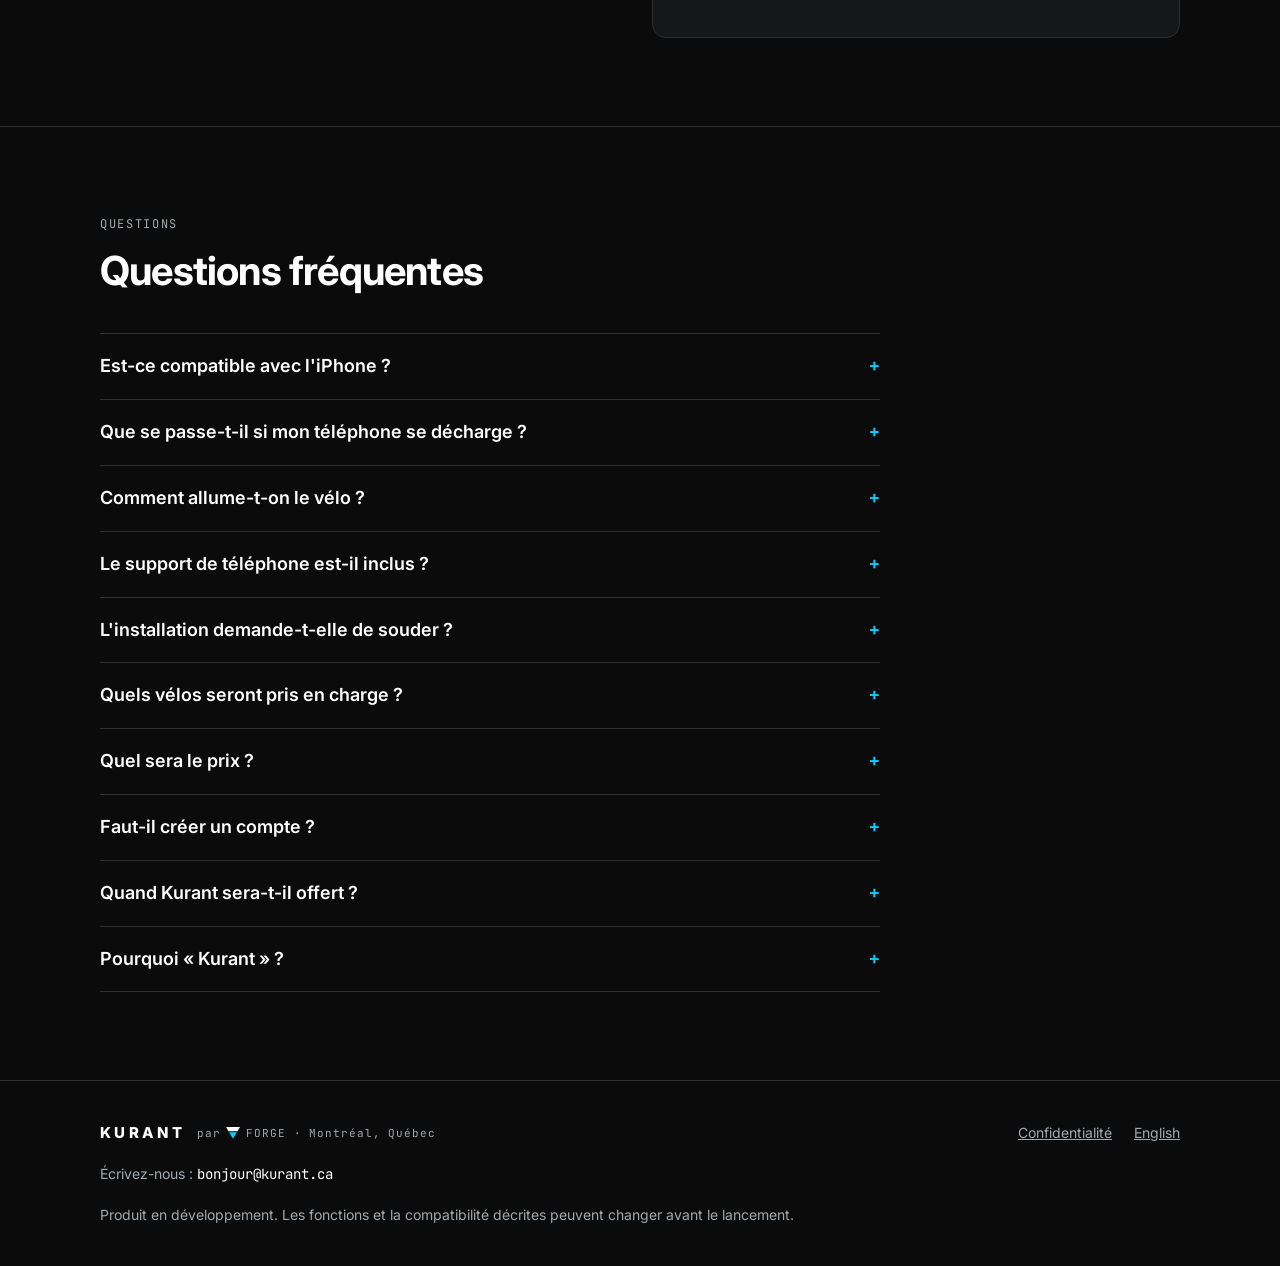
==== commit 850d4096: "Site: one module, one cable per brand Leads with the universal design: the same module for every bik" ====
--- a/index.html
+++ b/index.html
@@ -91,7 +91,7 @@
       <div class="fact"><b>48–52 V</b><span>Batteries prises en charge</span></div>
       <div class="fact"><b>0,5 km/h</b><span>Au-delà, réglages verrouillés</span></div>
       <div class="fact"><b>1,5 s</b><span>Sans donnée récente, l'écran affiche « -- »</span></div>
-      <div class="fact"><b>KT</b><span>Premier contrôleur vérifié</span></div>
+      <div class="fact"><b>1 module</b><span>Un câble par marque, KT en premier</span></div>
     </div>
   </section>
 
@@ -99,8 +99,8 @@
     <div class="wrap">
       <div class="section-head">
         <p class="eyebrow">Fonctionnement</p>
-        <h2>Un module entre le vélo et votre téléphone</h2>
-        <p>Le module reste relié au vélo par un câble. Votre téléphone s'y connecte sans fil et devient l'écran.</p>
+        <h2>Un seul module, un câble par marque</h2>
+        <p>Le module est le même pour tous les vélos : seul le câble change d'une marque à l'autre. KT d'abord ; Bafang, Lishui, Rad, Lectric et Aventon ensuite, chacun dès qu'il est vérifié sur un vrai contrôleur. Votre téléphone s'y connecte sans fil et devient l'écran.</p>
       </div>
 
       <div class="flow">
@@ -109,7 +109,7 @@
           <b>Contrôleur</b>
           <p>Gère le moteur, la batterie et les capteurs.</p>
         </div>
-        <div class="link" aria-hidden="true"><span>Câble selon votre contrôleur</span></div>
+        <div class="link" aria-hidden="true"><span>Un câble par marque</span></div>
         <div class="node">
           <small>Module Kurant</small>
           <b>Lit et transmet les données</b>
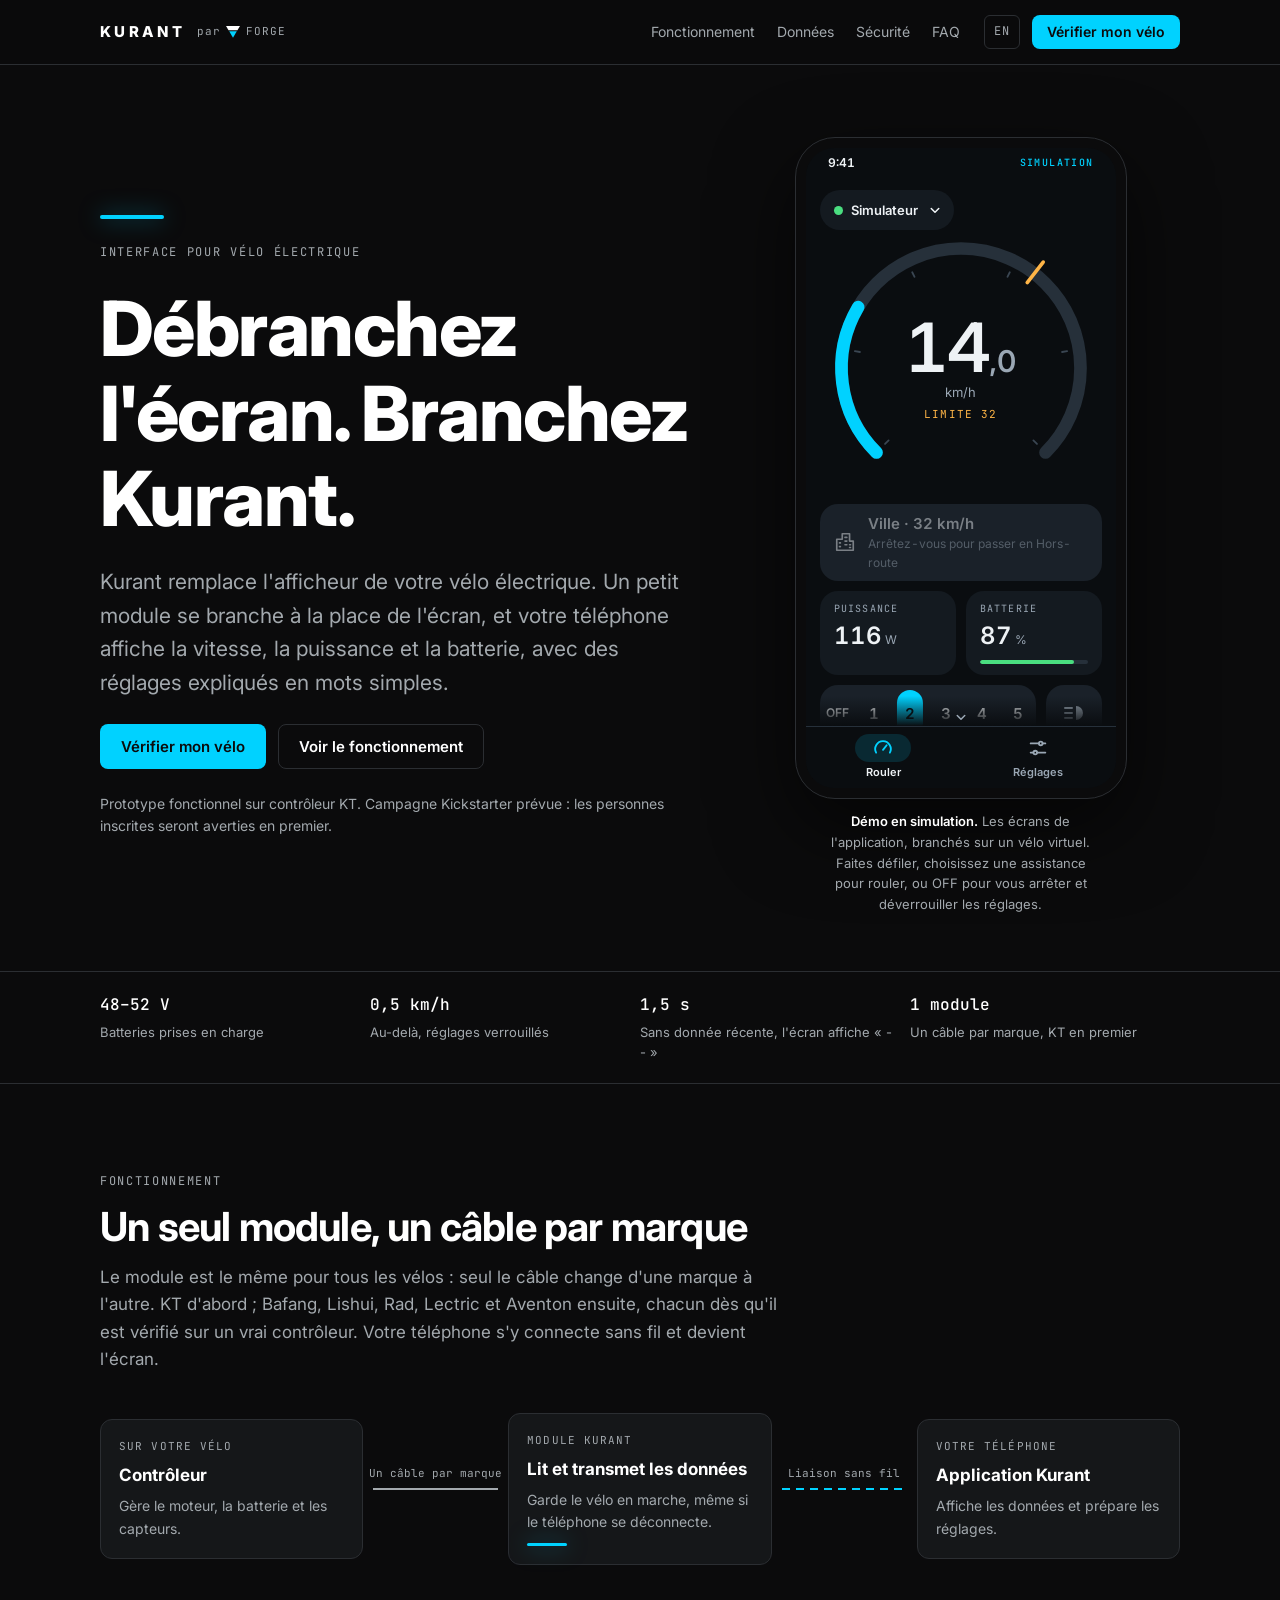
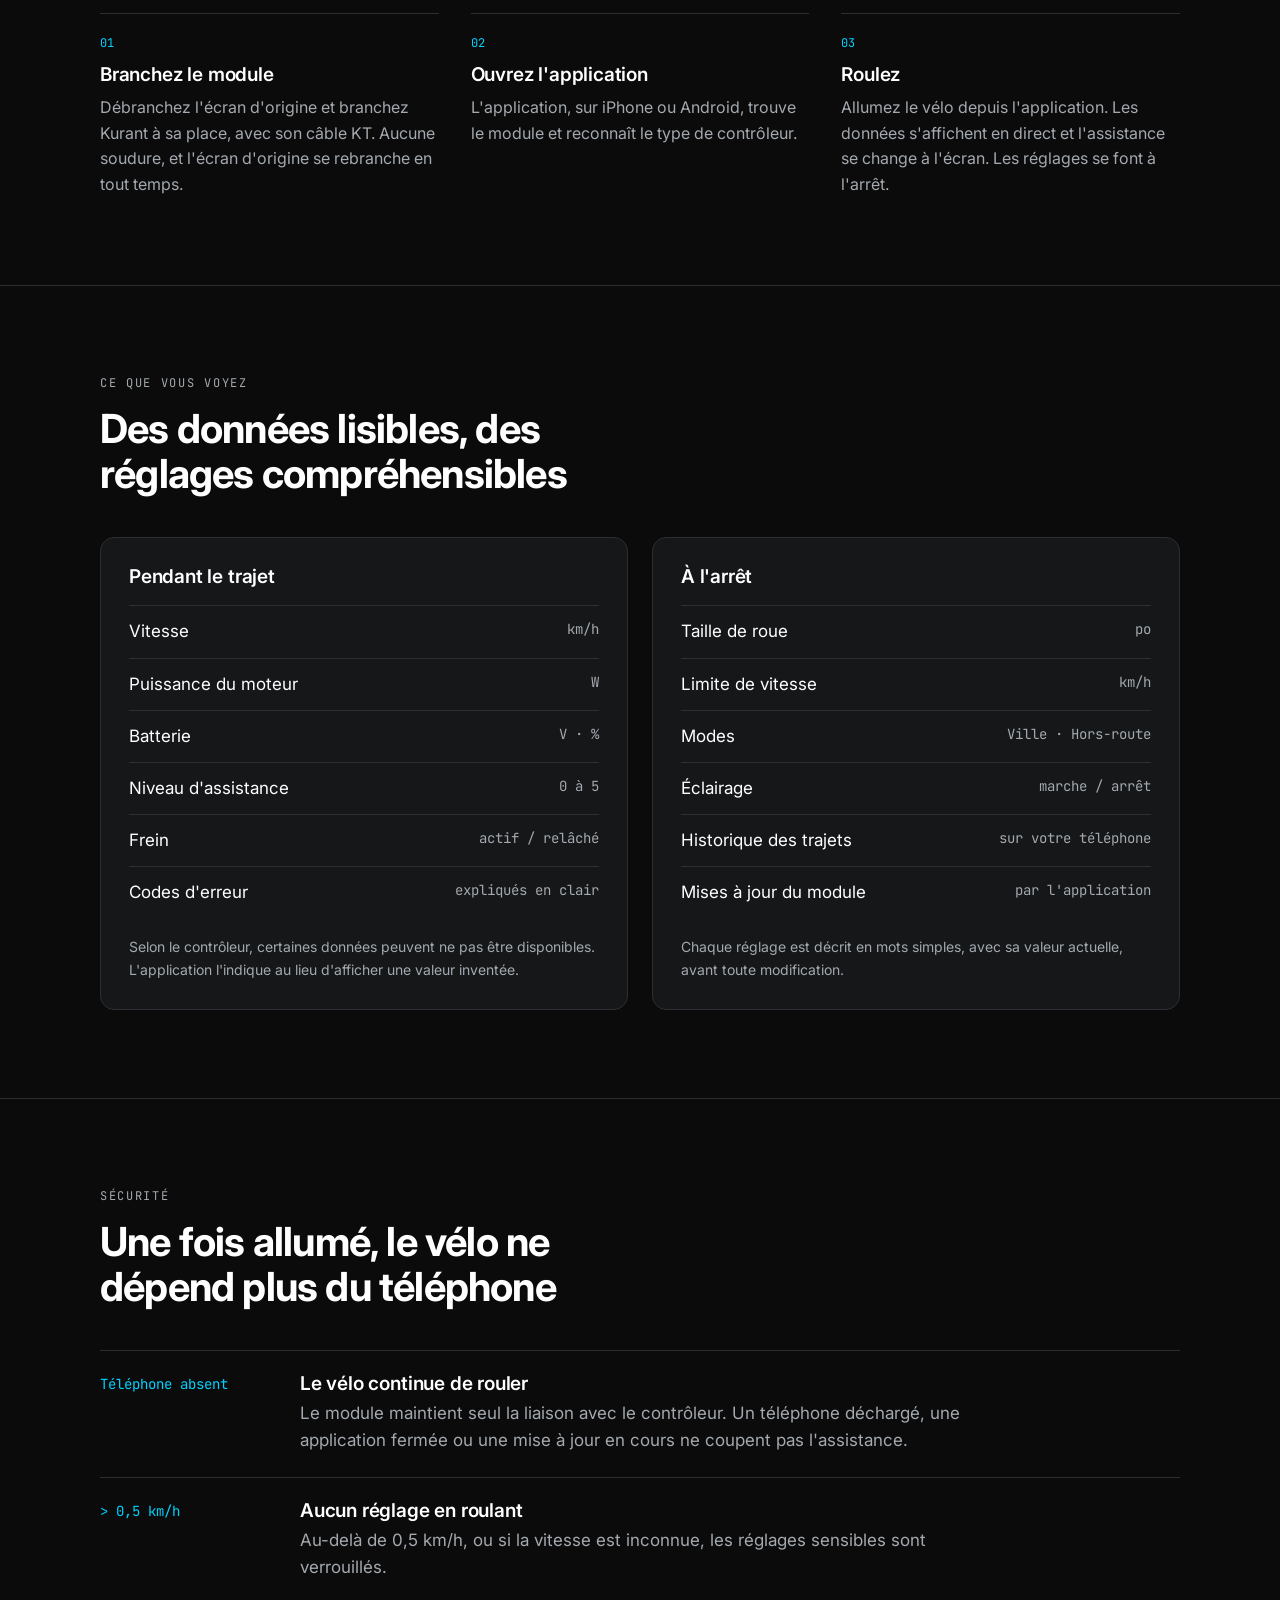
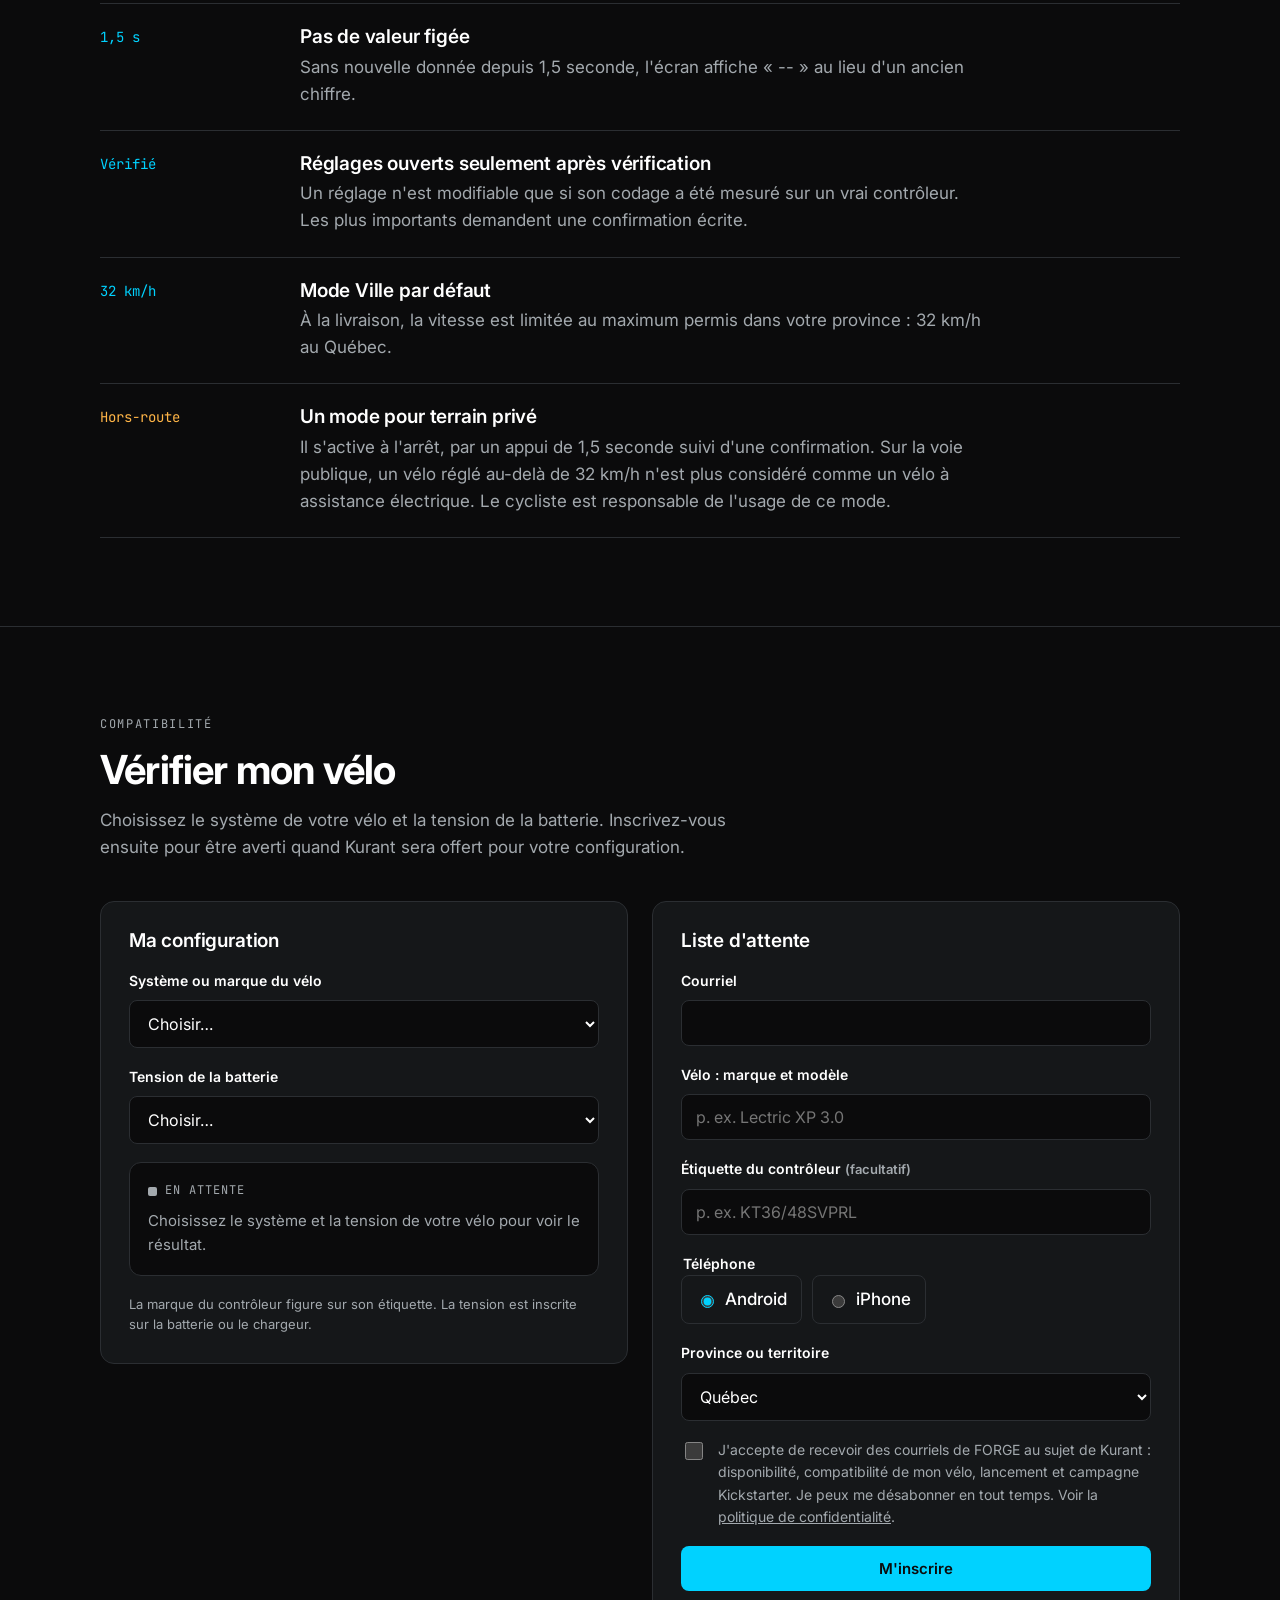
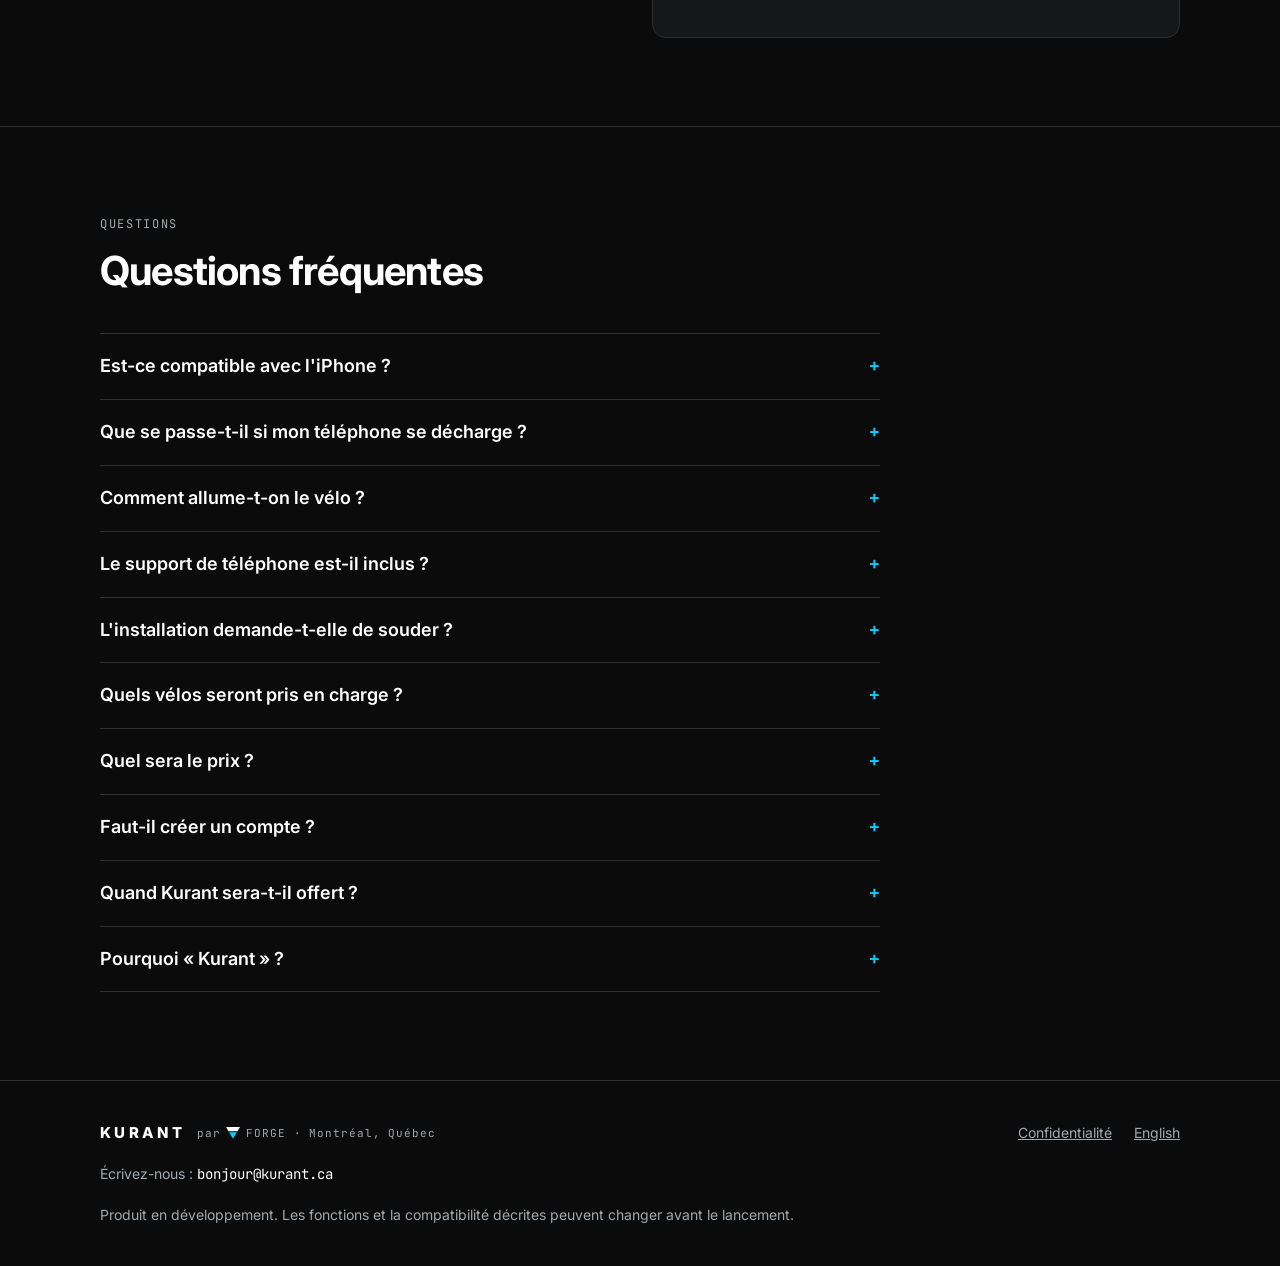
==== commit a056b720: "Site: Shimano STEPS and 36 V Aventon listed as later (36 V) Matches the Kickstarter roadmap: the mod" ====
--- a/index.html
+++ b/index.html
@@ -274,7 +274,7 @@
         <details><summary>Comment allume-t-on le vélo ?</summary><p>Depuis l'application. Le module garde ensuite le vélo allumé, même si le téléphone se déconnecte.</p></details>
         <details><summary>Le support de téléphone est-il inclus ?</summary><p>Non : utilisez votre support de guidon. Un modèle avec recharge est recommandé pour les longues sorties.</p></details>
         <details><summary>L'installation demande-t-elle de souder ?</summary><p>Non. Kurant se branche sur le connecteur de l'écran d'origine, avec un câble adapté à votre contrôleur. Gardez l'écran d'origine : vous pouvez le rebrancher en tout temps.</p></details>
-        <details><summary>Quels vélos seront pris en charge ?</summary><p>Au lancement, les contrôleurs KT (écrans LCD3, LCD5, LCD8) sur batterie de 48 ou 52 V : ils sont vérifiés au banc. Bafang UART, Lishui, Shimano STEPS, Aventon, Rad Power Bikes et Lectric sont en développement ; réservez votre système à 1 $ sur Kickstarter et les plus réservés passeront au banc en premier. Bosch n'est pas prévu : son système est fermé. Utilisez l'outil de vérification plus haut pour votre vélo.</p></details>
+        <details><summary>Quels vélos seront pris en charge ?</summary><p>Au lancement, les contrôleurs KT (écrans LCD3, LCD5, LCD8) sur batterie de 48 ou 52 V : ils sont vérifiés au banc. Bafang UART, Lishui, Rad Power Bikes, Lectric et Aventon (48 V) sont en développement ; les systèmes 36 V comme Shimano STEPS viendront plus tard. Réservez votre système à 1 $ sur Kickstarter : les plus réservés passent au banc en premier. Bosch n'est pas prévu : son système est fermé. Utilisez l'outil de vérification plus haut pour votre vélo.</p></details>
         <details><summary>Quel sera le prix ?</summary><p>Le prix prévu est de 159 $ CA, taxes en sus, module et application compris. Pendant la campagne Kickstarter : 119 $ pour les 100 premiers, puis 139 $. L'application ne demande aucun abonnement.</p></details>
         <details><summary>Faut-il créer un compte ?</summary><p>Non. L'application ne demande pas de compte, et l'historique des trajets reste sur votre téléphone.</p></details>
         <details><summary>Quand Kurant sera-t-il offert ?</summary><p>Le prototype fonctionne sur un vélo à contrôleur KT. Kurant sera lancé par une campagne Kickstarter, livrée au Canada environ six mois après sa fin : circuit et boîtier finaux, certification, puis production. La liste d'attente sera avertie en premier.</p></details>
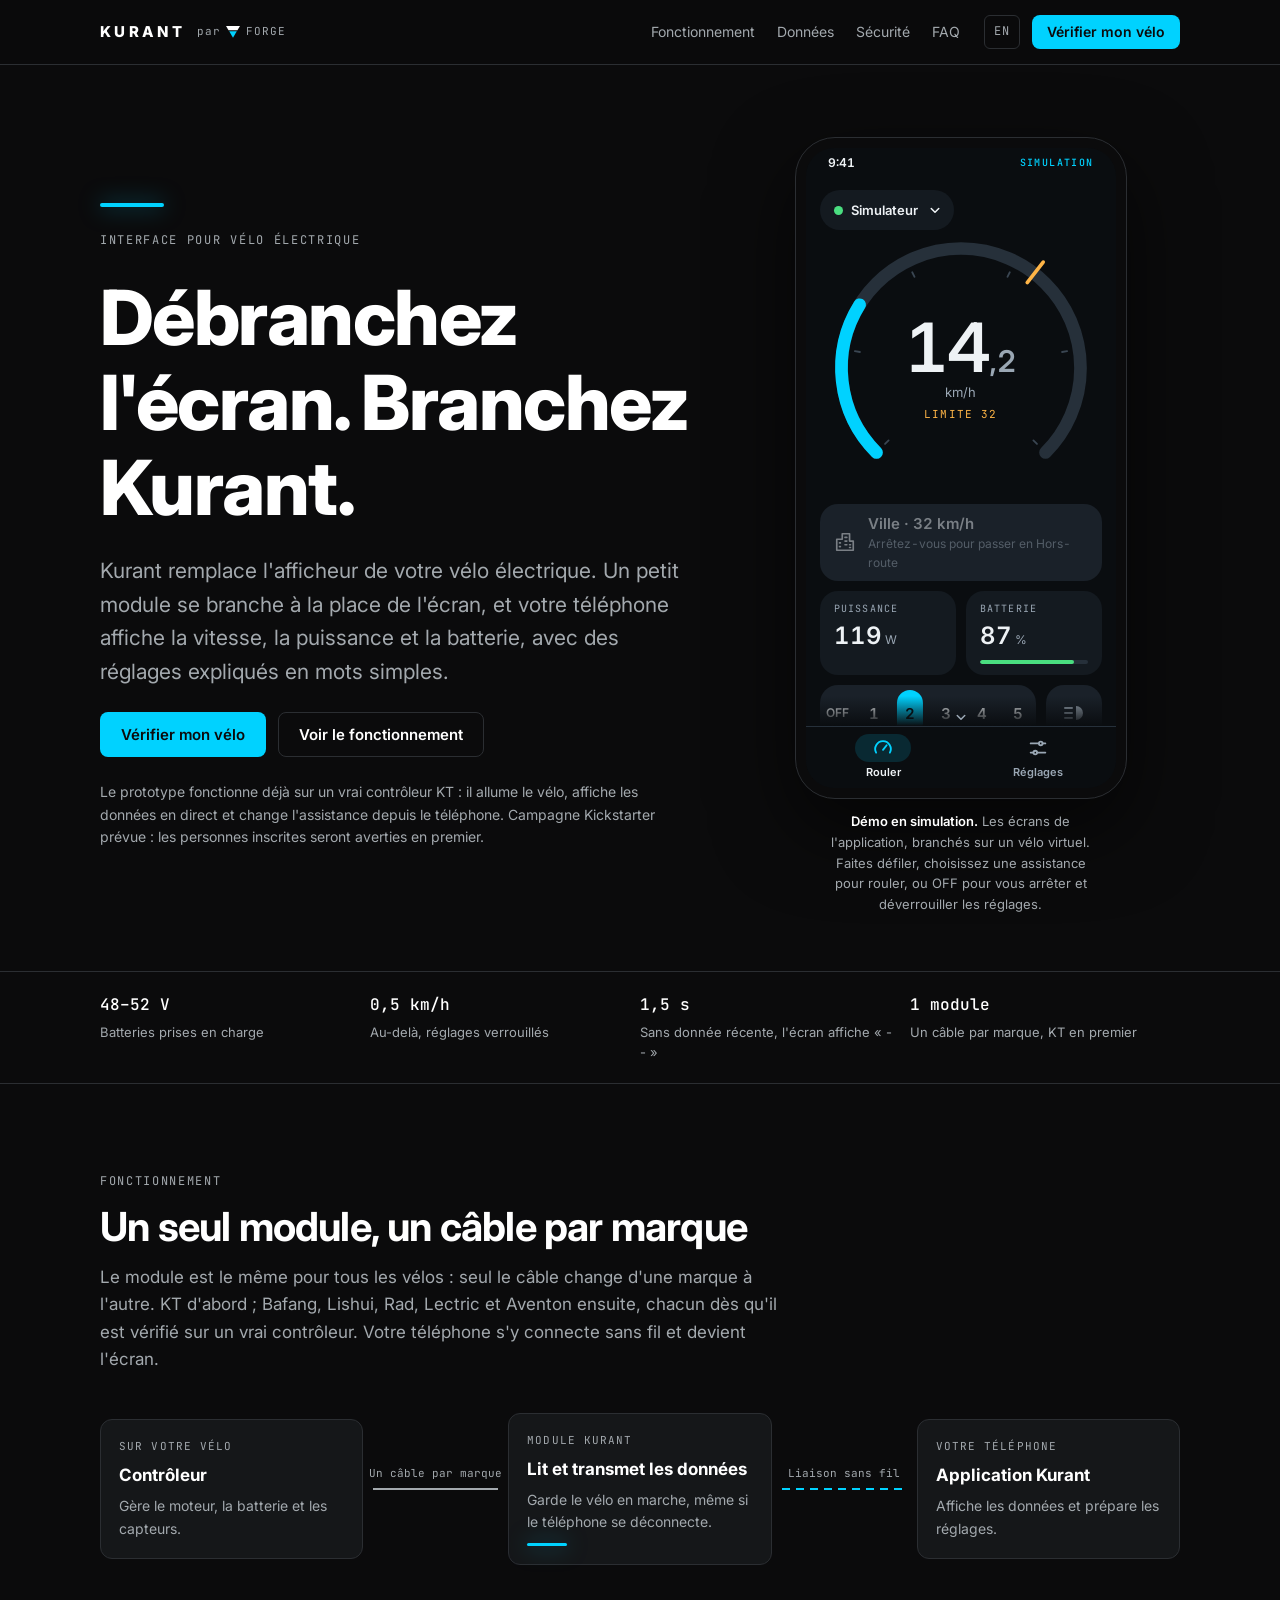
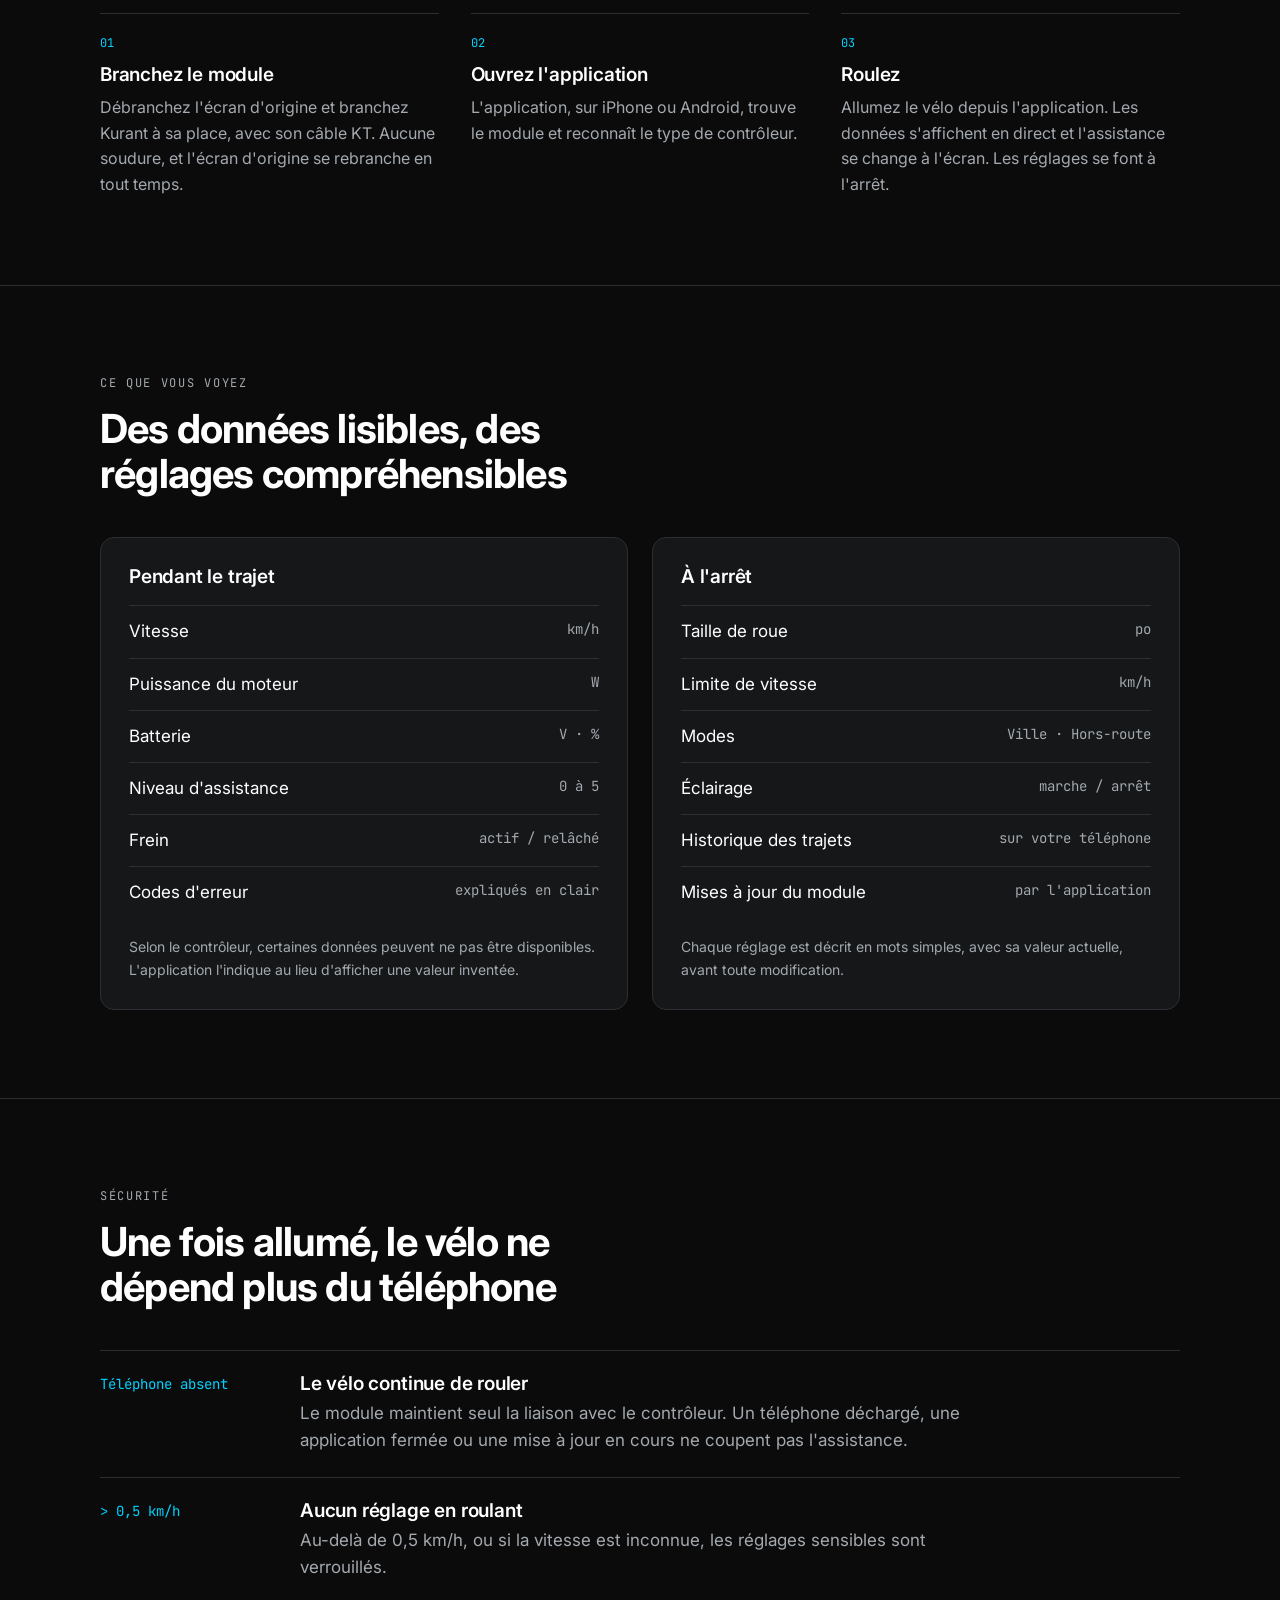
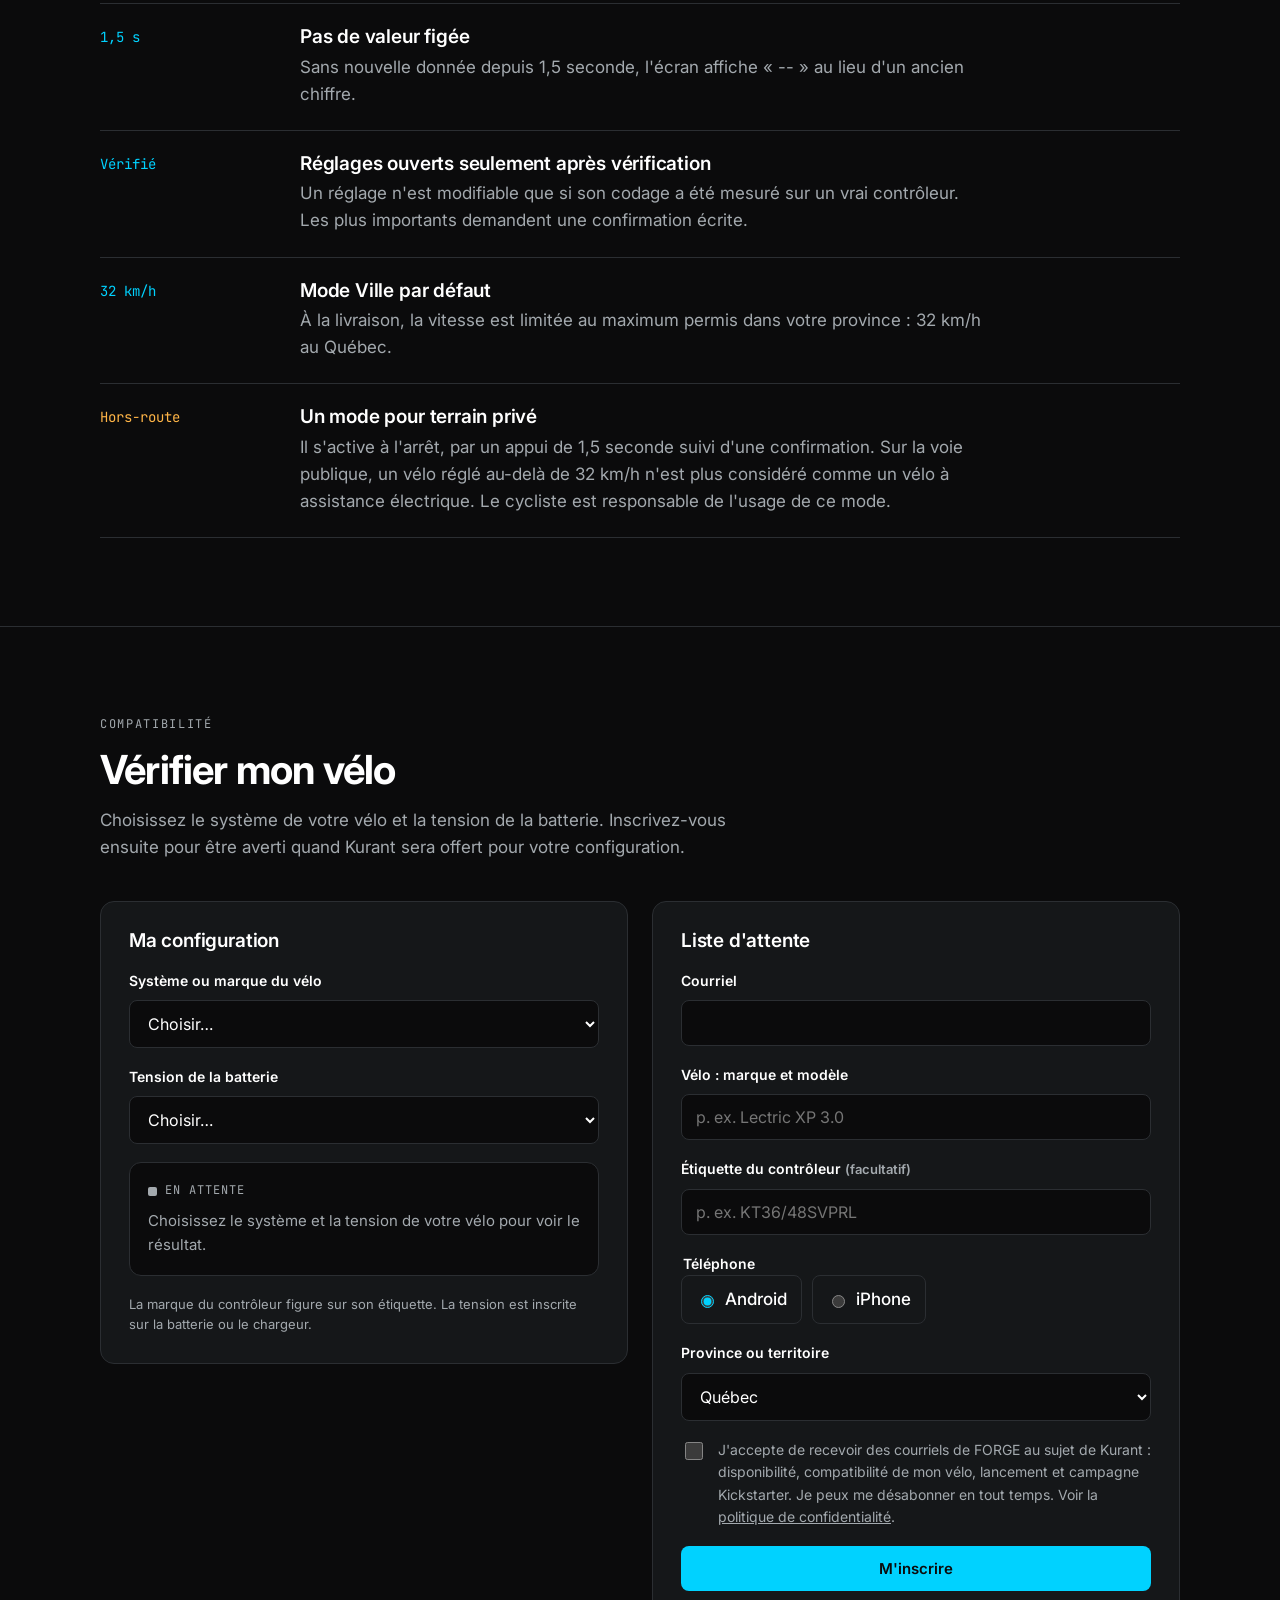
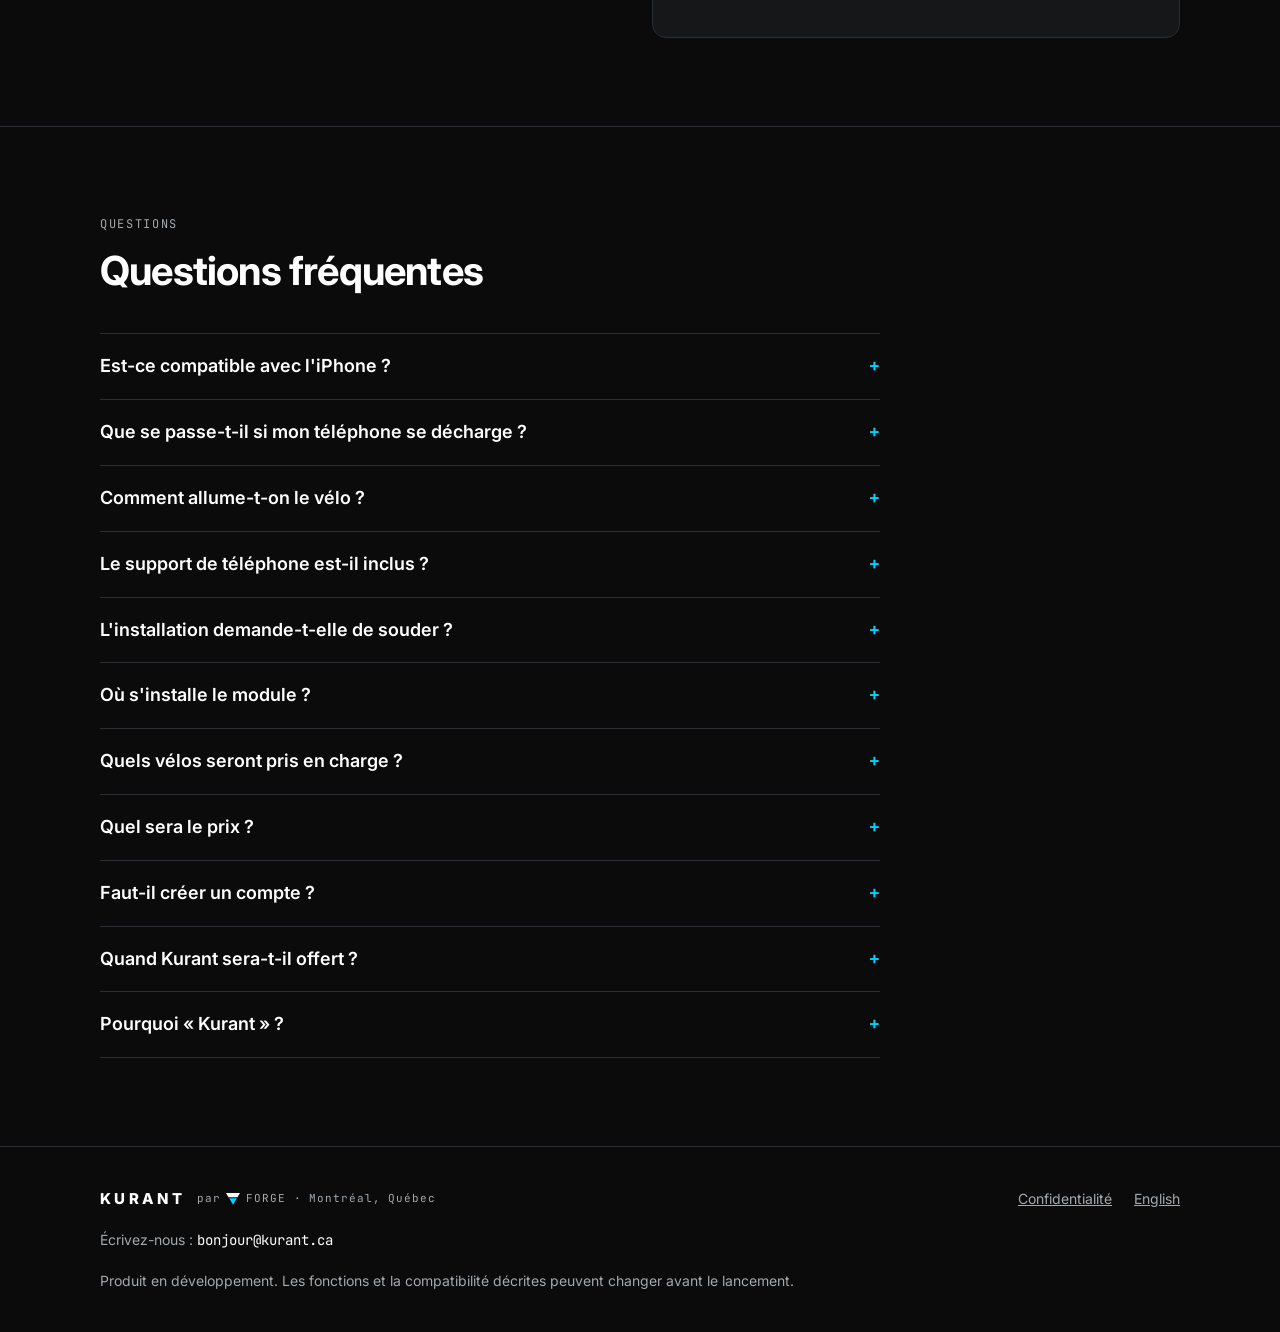
==== commit 92a1b058: "Site: the prototype already works; where the module goes Hero note and FAQ say what the KT prototype" ====
--- a/index.html
+++ b/index.html
@@ -64,7 +64,7 @@
           <a class="btn btn-primary" href="#verifier">Vérifier mon vélo</a>
           <a class="btn btn-ghost" href="#fonctionnement">Voir le fonctionnement</a>
         </div>
-        <p class="hero-note">Prototype fonctionnel sur contrôleur KT. Campagne Kickstarter prévue : les personnes inscrites seront averties en premier.</p>
+        <p class="hero-note">Le prototype fonctionne déjà sur un vrai contrôleur KT : il allume le vélo, affiche les données en direct et change l'assistance depuis le téléphone. Campagne Kickstarter prévue : les personnes inscrites seront averties en premier.</p>
       </div>
 
       <figure class="device">
@@ -274,10 +274,11 @@
         <details><summary>Comment allume-t-on le vélo ?</summary><p>Depuis l'application. Le module garde ensuite le vélo allumé, même si le téléphone se déconnecte.</p></details>
         <details><summary>Le support de téléphone est-il inclus ?</summary><p>Non : utilisez votre support de guidon. Un modèle avec recharge est recommandé pour les longues sorties.</p></details>
         <details><summary>L'installation demande-t-elle de souder ?</summary><p>Non. Kurant se branche sur le connecteur de l'écran d'origine, avec un câble adapté à votre contrôleur. Gardez l'écran d'origine : vous pouvez le rebrancher en tout temps.</p></details>
+        <details><summary>Où s'installe le module ?</summary><p>Sur le guidon avant, à la place de l'écran d'origine, sur le même connecteur.</p></details>
         <details><summary>Quels vélos seront pris en charge ?</summary><p>Au lancement, les contrôleurs KT (écrans LCD3, LCD5, LCD8) sur batterie de 48 ou 52 V : ils sont vérifiés au banc. Bafang UART, Lishui, Rad Power Bikes, Lectric et Aventon (48 V) sont en développement ; les systèmes 36 V comme Shimano STEPS viendront plus tard. Réservez votre système à 1 $ sur Kickstarter : les plus réservés passent au banc en premier. Bosch n'est pas prévu : son système est fermé. Utilisez l'outil de vérification plus haut pour votre vélo.</p></details>
         <details><summary>Quel sera le prix ?</summary><p>Le prix prévu est de 159 $ CA, taxes en sus, module et application compris. Pendant la campagne Kickstarter : 119 $ pour les 100 premiers, puis 139 $. L'application ne demande aucun abonnement.</p></details>
         <details><summary>Faut-il créer un compte ?</summary><p>Non. L'application ne demande pas de compte, et l'historique des trajets reste sur votre téléphone.</p></details>
-        <details><summary>Quand Kurant sera-t-il offert ?</summary><p>Le prototype fonctionne sur un vélo à contrôleur KT. Kurant sera lancé par une campagne Kickstarter, livrée au Canada environ six mois après sa fin : circuit et boîtier finaux, certification, puis production. La liste d'attente sera avertie en premier.</p></details>
+        <details><summary>Quand Kurant sera-t-il offert ?</summary><p>Le prototype fonctionne déjà sur un vrai contrôleur KT ; il reste à ajouter les profils des autres marques. Kurant sera lancé par une campagne Kickstarter, livrée au Canada environ six mois après sa fin : circuit et boîtier finaux, certification, puis production. La liste d'attente sera avertie en premier.</p></details>
         <details><summary>Pourquoi « Kurant » ?</summary><p>De « courant » : le courant électrique qui fait avancer votre vélo, et être au courant de tout ce qu'il fait.</p></details>
       </div>
     </div>
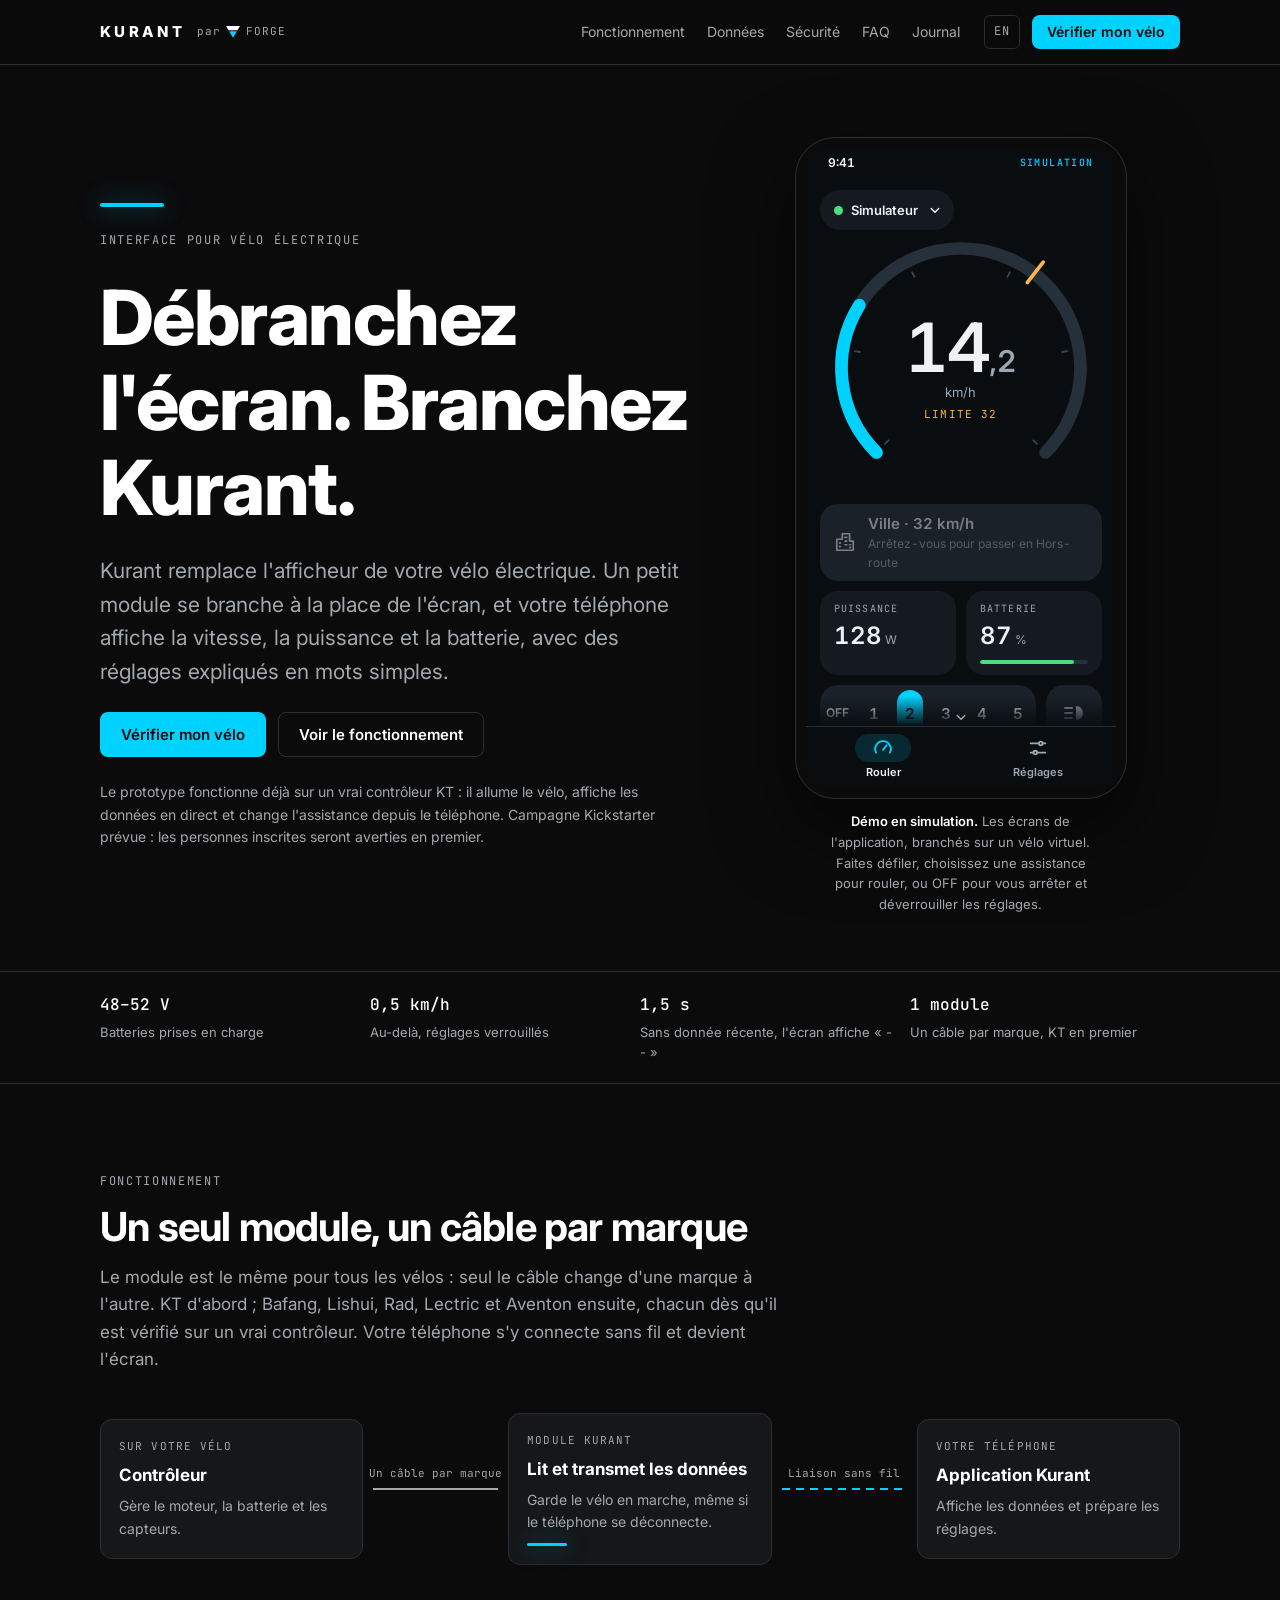
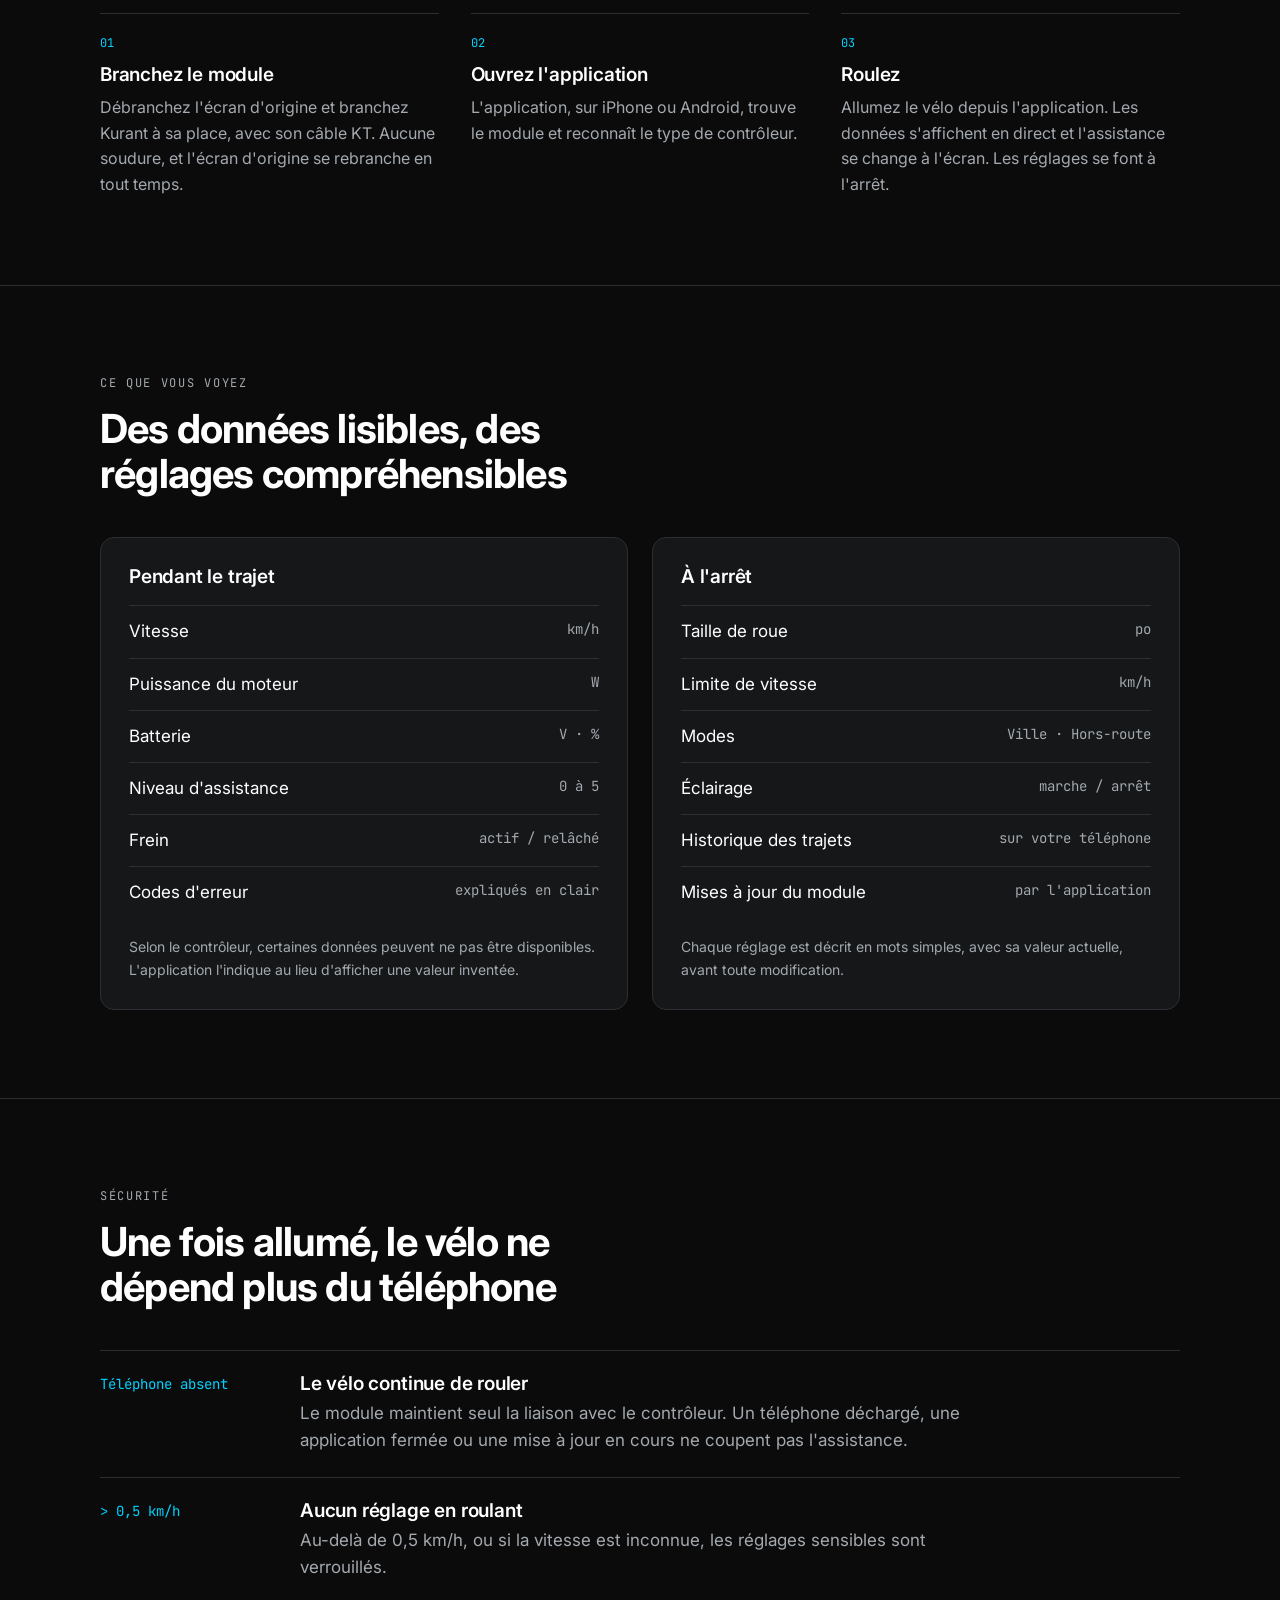
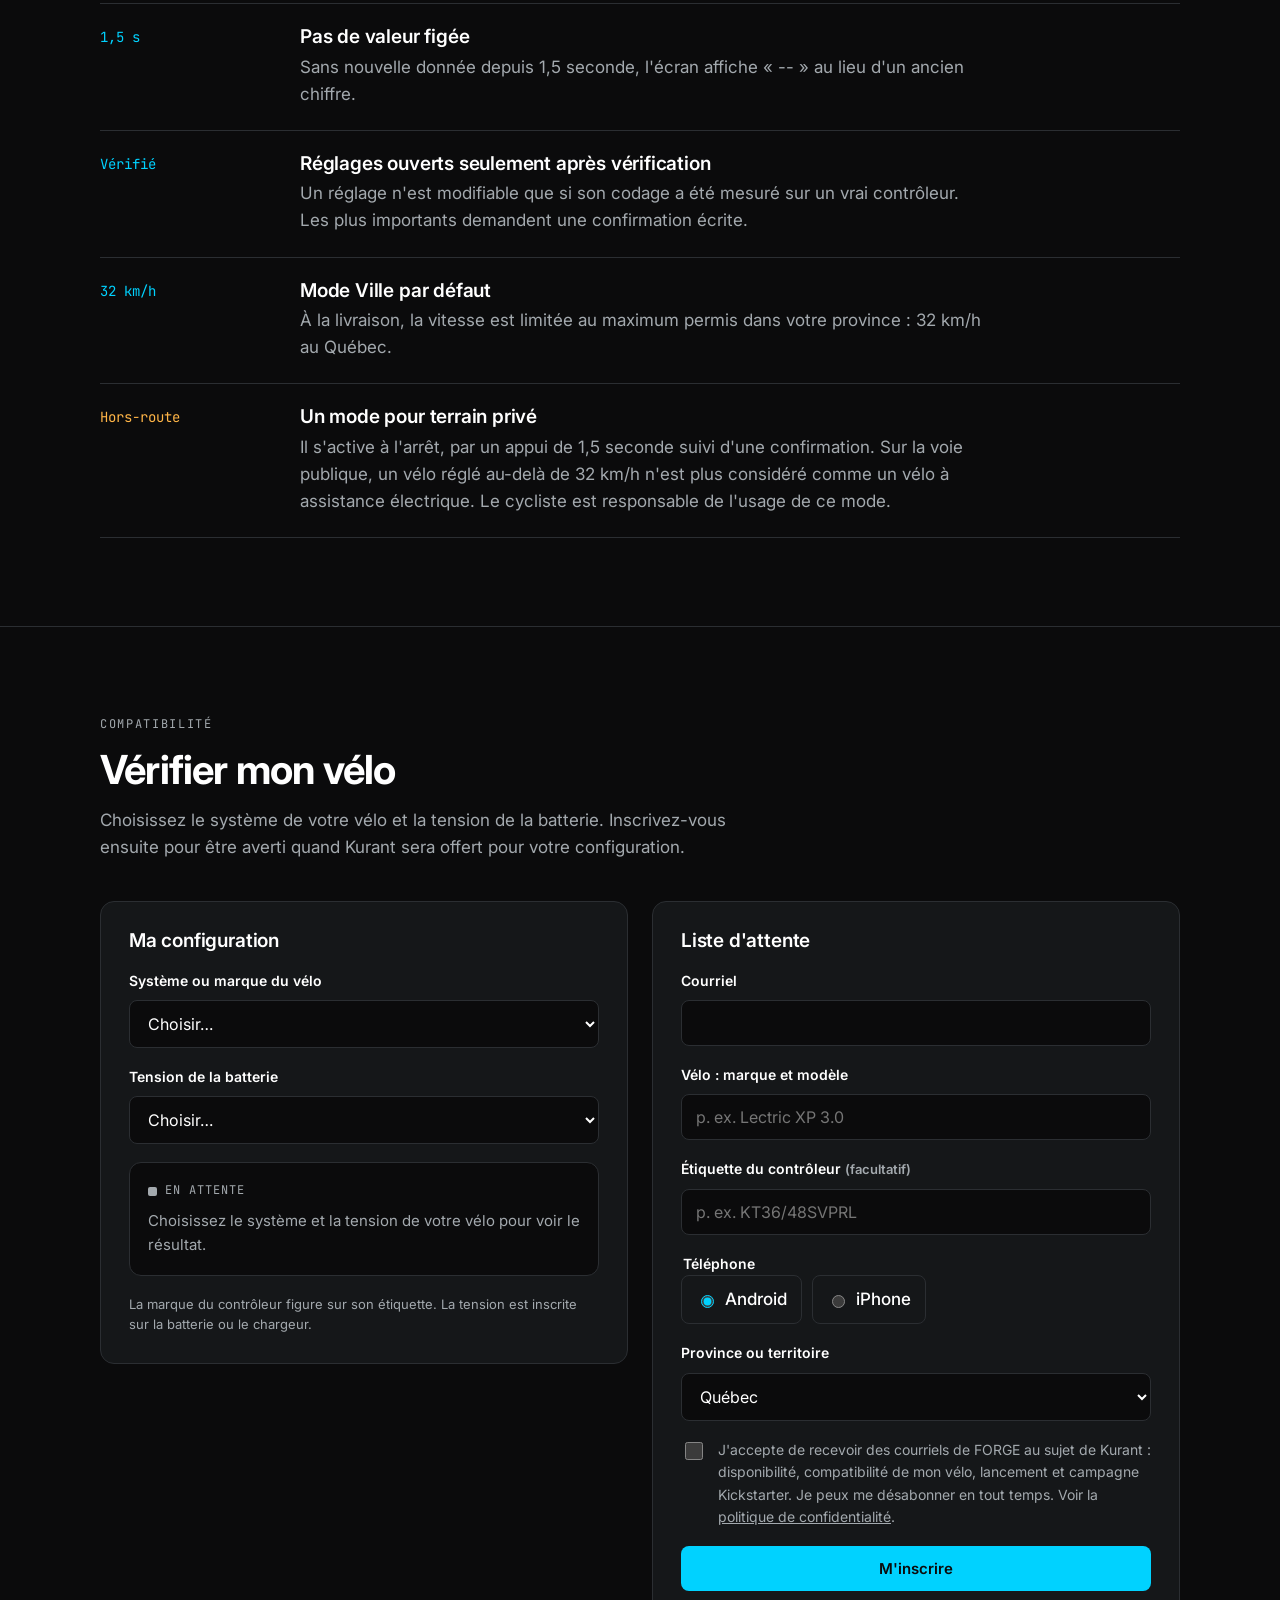
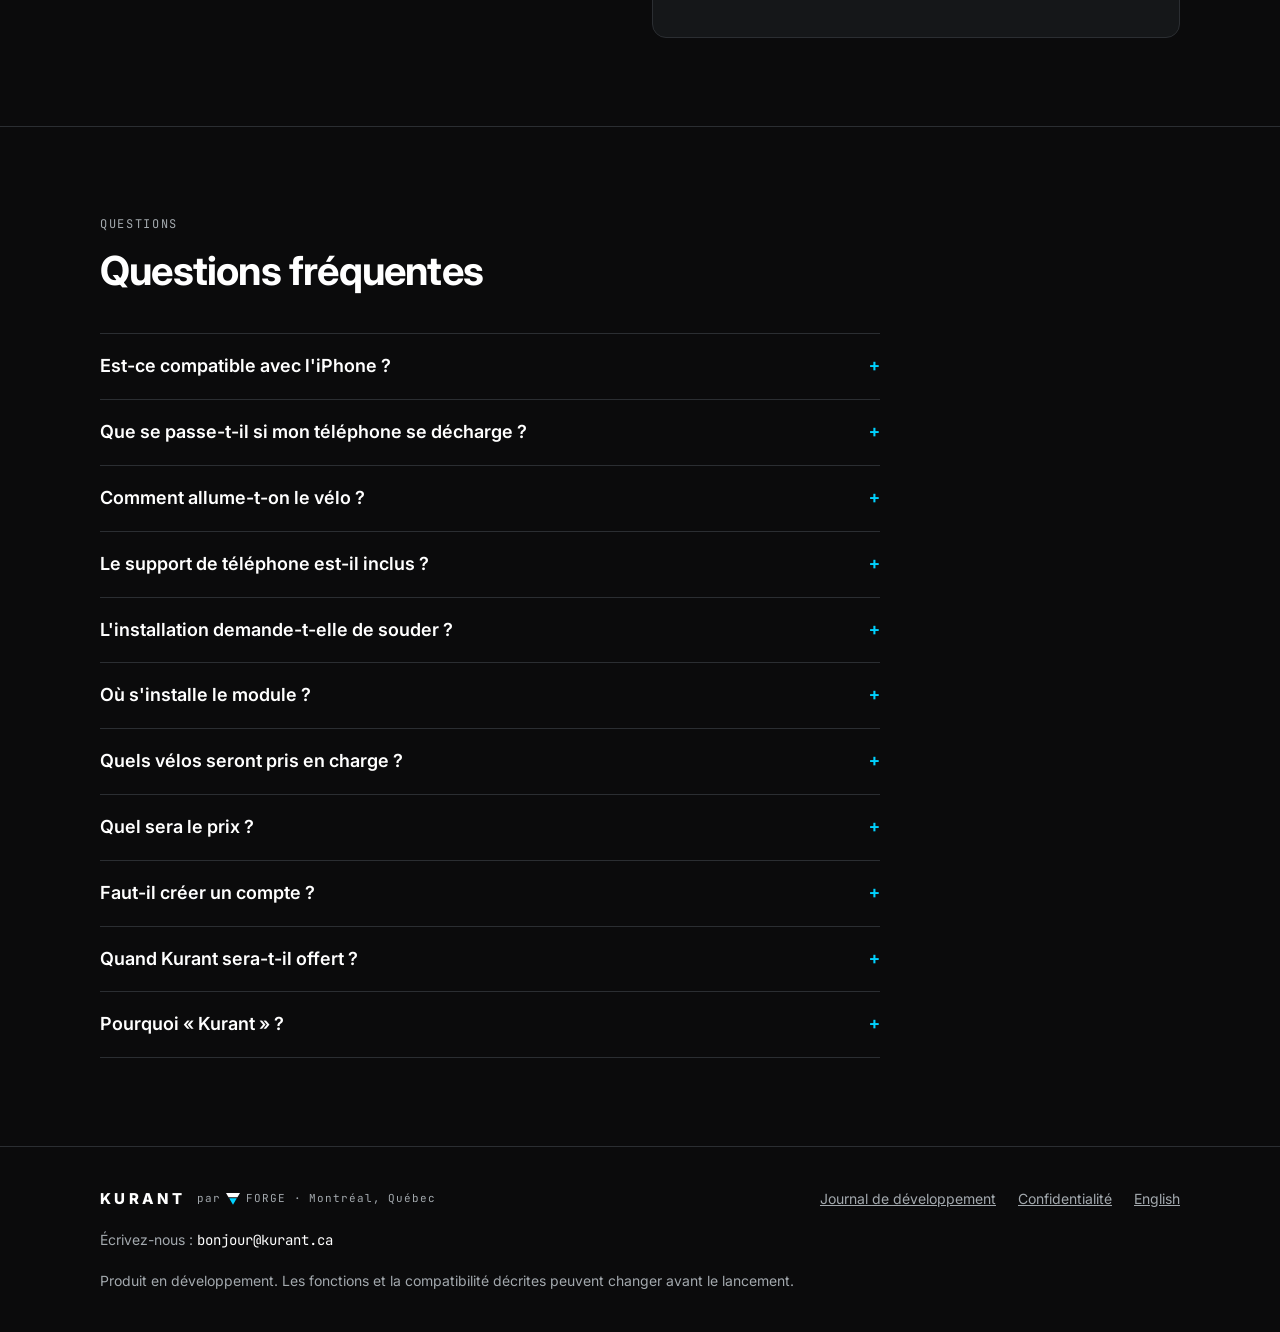
==== commit 63bd541c: "Site: public development log (journal/ and en/journal/) A dated list of bench-verified milestones, n" ====
--- a/index.html
+++ b/index.html
@@ -43,6 +43,7 @@
       <a href="#donnees">Données</a>
       <a href="#securite">Sécurité</a>
       <a href="#faq">FAQ</a>
+      <a href="journal/index.html">Journal</a>
     </nav>
     <div class="top-actions">
       <a class="lang" href="en/index.html" lang="en" hreflang="en">EN</a>
@@ -293,6 +294,7 @@
           <svg class="forge-mark" viewBox="0 0 100 84" aria-hidden="true"><path class="a" d="M0 0H100L82 30H18Z"/><path class="b" d="M22.8 38H77.2L50 83.3Z"/></svg>
           FORGE · Montréal, Québec</span></span>
       <div class="foot-links">
+        <a href="journal/index.html">Journal de développement</a>
         <a href="confidentialite/index.html">Confidentialité</a>
         <a href="en/index.html" lang="en" hreflang="en">English</a>
       </div>
--- a/assets/site.css
+++ b/assets/site.css
@@ -245,3 +245,12 @@
 .ks-banner .wrap { display: flex; align-items: center; justify-content: space-between; flex-wrap: wrap; gap: 10px 20px; padding-block: 10px; }
 .ks-banner p { font-size: 14px; }
 .ks-tag { font-family: var(--mono); font-size: 11px; letter-spacing: .12em; text-transform: uppercase; color: var(--cyan); margin-right: 10px; }
+
+/* Development log (journal/): a dated list, newest first. */
+.log-list { list-style: none; margin: 0; padding: 0 0 0 22px; border-left: 2px solid var(--line); display: grid; gap: 28px; }
+.log-item { position: relative; display: grid; gap: 6px; }
+.log-item::before { content: ""; position: absolute; left: -30px; top: 6px; width: 12px; height: 12px; border-radius: 50%; background: var(--bg); border: 2px solid var(--cyan); }
+.log-item:first-child::before { background: var(--cyan); box-shadow: 0 0 12px var(--cyan); }
+.log-item time { font-family: var(--mono); font-size: 13px; letter-spacing: .08em; color: var(--cyan); }
+.log-item h2 { font-size: 20px; margin: 0; color: var(--fg); }
+.log-item p { margin: 0; }
